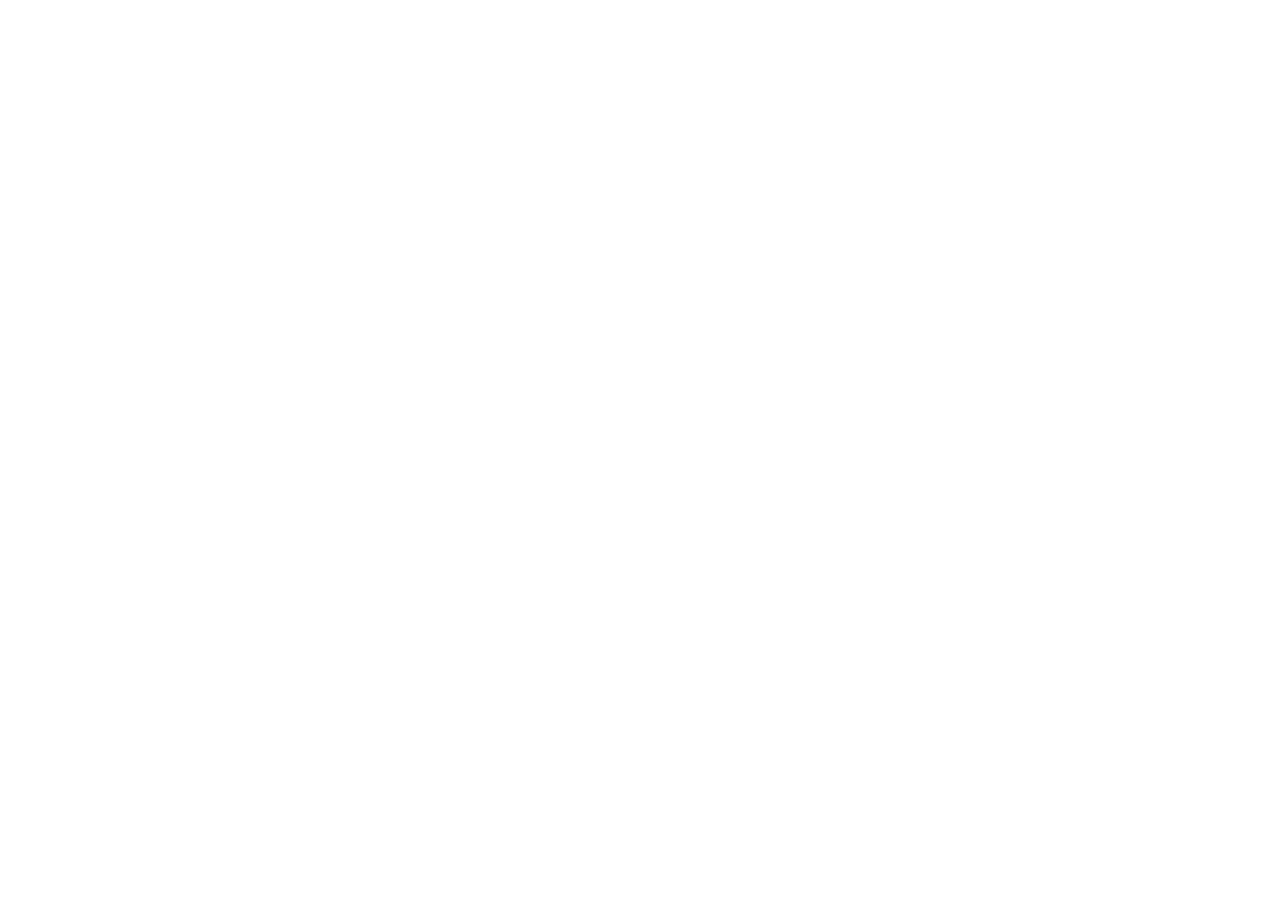
==== index.html @ 8fe5862b "init project" ====
<!DOCTYPE html>
<html lang="en">
<head>
  <meta charset="UTF-8">
  <meta http-equiv="X-UA-Compatible" content="IE=edge">
  <meta name="viewport" content="width=device-width, initial-scale=1.0">
  <title>后台首页</title>
</head>
<body>

</body>
</html>
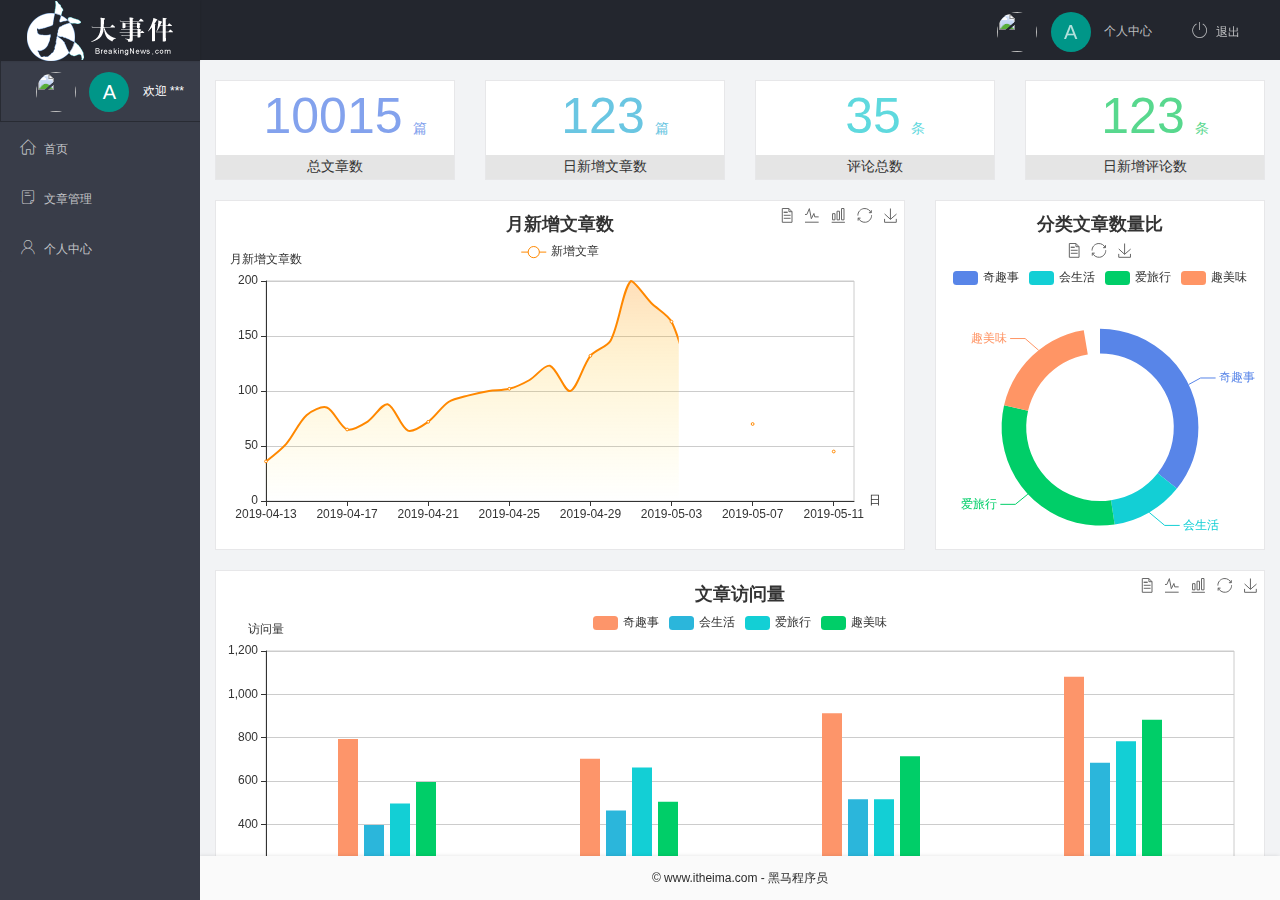
==== commit 02bd20fa: "完成了登录和注册的功能" ====
--- a/index.html
+++ b/index.html
@@ -1,12 +1,97 @@
 <!DOCTYPE html>
 <html lang="en">
+
 <head>
   <meta charset="UTF-8">
   <meta http-equiv="X-UA-Compatible" content="IE=edge">
   <meta name="viewport" content="width=device-width, initial-scale=1.0">
-  <title>后台首页</title>
+  <title>后台主页</title>
+  <!-- 导入layui样式表 -->
+  <link rel="stylesheet" href="./assets/lib/layui/css/layui.css">
+  <!-- 导入iconfont样式表 -->
+  <link rel="stylesheet" href="./assets/fonts/iconfont.css">
+  <!-- 导入自己的样式表 -->
+  <link rel="stylesheet" href="./assets/css/index.css">
 </head>
+
 <body>
+  <div class="layui-layout layui-layout-admin">
+    <div class="layui-header">
+      <div class="layui-logo">
+        <img src="./assets/images/logo.png" alt="">
+      </div>
+      <!-- 头部区域（可配合layui 已有的水平导航） -->
+      <ul class="layui-nav layui-layout-right">
+        <li class="layui-nav-item">
+          <a href="javascript:;" class="userinfo">
+            <img src="//tva1.sinaimg.cn/crop.0.0.118.118.180/5db11ff4gw1e77d3nqrv8j203b03cweg.jpg"
+              class="layui-nav-img">
+            <span class="text_avatar">A</span>
+            个人中心
+          </a>
+          <dl class="layui-nav-child">
+            <dd><a href="">基本资料</a></dd>
+            <dd><a href="">更换头像</a></dd>
+            <dd><a href="">重置密码</a></dd>
+          </dl>
+        </li>
+        <li class="layui-nav-item">
+          <a href="javascript:;"><i class="iconfont icon-tuichu"></i>退出</a>
+        </li>
+      </ul>
+    </div>
 
+    <div class="layui-side layui-bg-black">
+      <div class="layui-side-scroll">
+        <div class="userinfo">
+          <img src="//tva1.sinaimg.cn/crop.0.0.118.118.180/5db11ff4gw1e77d3nqrv8j203b03cweg.jpg" class="layui-nav-img">
+          <span class="text_avatar">A</span>
+          <span class="welcome">欢迎 ***</span>
+        </div>
+        <!-- 左侧导航区域（可配合layui已有的垂直导航） -->
+        <ul class="layui-nav layui-nav-tree" lay-shrink="all">
+          <li class="layui-nav-item"><a href="./home/dashboard.html" target="fm"><i class="iconfont icon-home"></i>首页</a></li>
+          <li class="layui-nav-item">
+            <a class="" href="javascript:;"><i class="iconfont icon-16"></i>文章管理</a>
+            <dl class="layui-nav-child">
+              <dd><a href="javascript:;"><i class="layui-icon layui-icon-app"></i>文章类别</a></dd>
+              <dd><a href="javascript:;"><i class="layui-icon layui-icon-app"></i>文章列表</a></dd>
+              <dd><a href="javascript:;"><i class="layui-icon layui-icon-app"></i>发布文章</a></dd>
+            </dl>
+          </li>
+          <li class="layui-nav-item">
+            <a href="javascript:;"><i class="iconfont icon-user"></i>个人中心</a>
+            <dl class="layui-nav-child">
+              <dd><a href="javascript:;"><i class="layui-icon layui-icon-app"></i>基本资料</a></dd>
+              <dd><a href="javascript:;"><i class="layui-icon layui-icon-app"></i>更换头像</a></dd>
+              <dd><a href="javascript:;"><i class="layui-icon layui-icon-app"></i>修改密码</a></dd>
+            </dl>
+          </li>
+        </ul>
+      </div>
+    </div>
+
+    <div class="layui-body">
+      <!-- 内容主体区域 -->
+      <iframe name="fm" src="./home/dashboard.html" frameborder="0"></iframe>
+    </div>
+
+    <div class="layui-footer">
+      <!-- 底部固定区域 -->
+      © www.itheima.com - 黑马程序员
+    </div>
+  </div>
+
+  <!-- 导入layui的js文件 -->
+  <script src="./assets/lib/layui/layui.all.js"></script>
+  <!-- 导入layer.js -->
+  <script src="./assets/lib/layer/layer.js"></script>
+  <!-- 导入JQuery -->
+  <script src="./assets/lib/jquery.js"></script>
+  <!-- 导入自己封装的 baseAPI -->
+  <script src="./assets/js/baseAPI.js"></script>
+  <!-- 导入自己的js文件 -->
+  <script src="./assets/js/index.js"></script>
 </body>
+
 </html>--- a/assets/lib/layui/css/layui.css
+++ b/assets/lib/layui/css/layui.css
@@ -0,0 +1 @@
+.layui-inline,img{display:inline-block;vertical-align:middle}h1,h2,h3,h4,h5,h6{font-weight:400}a,body{color:#333}.layui-edge,.layui-header,.layui-inline,.layui-main{position:relative}.layui-edge,hr{height:0;overflow:hidden}.layui-layout-body,.layui-side,.layui-side-scroll{overflow-x:hidden}.layui-edge,.layui-elip,hr{overflow:hidden}.layui-btn,.layui-edge,.layui-inline,img{vertical-align:middle}.layui-btn,.layui-disabled,.layui-icon,.layui-unselect{-moz-user-select:none;-webkit-user-select:none;-ms-user-select:none}blockquote,body,button,dd,div,dl,dt,form,h1,h2,h3,h4,h5,h6,input,li,ol,p,pre,td,textarea,th,ul{margin:0;padding:0;-webkit-tap-highlight-color:rgba(0,0,0,0)}a:active,a:hover{outline:0}img{border:none}li{list-style:none}table{border-collapse:collapse;border-spacing:0}h4,h5,h6{font-size:100%}button,input,optgroup,option,select,textarea{font-family:inherit;font-size:inherit;font-style:inherit;font-weight:inherit;outline:0}pre{white-space:pre-wrap;white-space:-moz-pre-wrap;white-space:-pre-wrap;white-space:-o-pre-wrap;word-wrap:break-word}body{line-height:1.6;color:rgba(0,0,0,.85);font:14px Helvetica Neue,Helvetica,PingFang SC,Tahoma,Arial,sans-serif}hr{line-height:0;margin:10px 0;padding:0;border:none!important;border-bottom:1px solid #eee!important;clear:both;background:0 0}a{text-decoration:none}a:hover{color:#777}a cite{font-style:normal;*cursor:pointer}.layui-border-box,.layui-border-box *{box-sizing:border-box}.layui-box,.layui-box *{box-sizing:content-box}.layui-clear{clear:both;*zoom:1}.layui-clear:after{content:'\20';clear:both;*zoom:1;display:block;height:0}.layui-inline{*display:inline;*zoom:1}.layui-btn,.layui-btn-group,.layui-edge{display:inline-block}.layui-edge{width:0;border-width:6px;border-style:dashed;border-color:transparent}.layui-edge-top{top:-4px;border-bottom-color:#999;border-bottom-style:solid}.layui-edge-right{border-left-color:#999;border-left-style:solid}.layui-edge-bottom{top:2px;border-top-color:#999;border-top-style:solid}.layui-edge-left{border-right-color:#999;border-right-style:solid}.layui-elip{text-overflow:ellipsis;white-space:nowrap}.layui-disabled,.layui-disabled:hover{color:#d2d2d2!important;cursor:not-allowed!important}.layui-circle{border-radius:100%}.layui-show{display:block!important}.layui-hide{display:none!important}.layui-show-v{visibility:visible!important}.layui-hide-v{visibility:hidden!important}@font-face{font-family:layui-icon;src:url(../font/iconfont.eot?v=256);src:url(../font/iconfont.eot?v=256#iefix) format('embedded-opentype'),url(../font/iconfont.woff2?v=256) format('woff2'),url(../font/iconfont.woff?v=256) format('woff'),url(../font/iconfont.ttf?v=256) format('truetype'),url(../font/iconfont.svg?v=256#layui-icon) format('svg')}.layui-icon{font-family:layui-icon!important;font-size:16px;font-style:normal;-webkit-font-smoothing:antialiased;-moz-osx-font-smoothing:grayscale}.layui-icon-reply-fill:before{content:"\e611"}.layui-icon-set-fill:before{content:"\e614"}.layui-icon-menu-fill:before{content:"\e60f"}.layui-icon-search:before{content:"\e615"}.layui-icon-share:before{content:"\e641"}.layui-icon-set-sm:before{content:"\e620"}.layui-icon-engine:before{content:"\e628"}.layui-icon-close:before{content:"\1006"}.layui-icon-close-fill:before{content:"\1007"}.layui-icon-chart-screen:before{content:"\e629"}.layui-icon-star:before{content:"\e600"}.layui-icon-circle-dot:before{content:"\e617"}.layui-icon-chat:before{content:"\e606"}.layui-icon-release:before{content:"\e609"}.layui-icon-list:before{content:"\e60a"}.layui-icon-chart:before{content:"\e62c"}.layui-icon-ok-circle:before{content:"\1005"}.layui-icon-layim-theme:before{content:"\e61b"}.layui-icon-table:before{content:"\e62d"}.layui-icon-right:before{content:"\e602"}.layui-icon-left:before{content:"\e603"}.layui-icon-cart-simple:before{content:"\e698"}.layui-icon-face-cry:before{content:"\e69c"}.layui-icon-face-smile:before{content:"\e6af"}.layui-icon-survey:before{content:"\e6b2"}.layui-icon-tree:before{content:"\e62e"}.layui-icon-ie:before{content:"\e7bb"}.layui-icon-upload-circle:before{content:"\e62f"}.layui-icon-add-circle:before{content:"\e61f"}.layui-icon-download-circle:before{content:"\e601"}.layui-icon-templeate-1:before{content:"\e630"}.layui-icon-util:before{content:"\e631"}.layui-icon-face-surprised:before{content:"\e664"}.layui-icon-edit:before{content:"\e642"}.layui-icon-speaker:before{content:"\e645"}.layui-icon-down:before{content:"\e61a"}.layui-icon-file:before{content:"\e621"}.layui-icon-layouts:before{content:"\e632"}.layui-icon-rate-half:before{content:"\e6c9"}.layui-icon-add-circle-fine:before{content:"\e608"}.layui-icon-prev-circle:before{content:"\e633"}.layui-icon-read:before{content:"\e705"}.layui-icon-404:before{content:"\e61c"}.layui-icon-carousel:before{content:"\e634"}.layui-icon-help:before{content:"\e607"}.layui-icon-code-circle:before{content:"\e635"}.layui-icon-windows:before{content:"\e67f"}.layui-icon-water:before{content:"\e636"}.layui-icon-username:before{content:"\e66f"}.layui-icon-find-fill:before{content:"\e670"}.layui-icon-about:before{content:"\e60b"}.layui-icon-location:before{content:"\e715"}.layui-icon-up:before{content:"\e619"}.layui-icon-pause:before{content:"\e651"}.layui-icon-date:before{content:"\e637"}.layui-icon-layim-uploadfile:before{content:"\e61d"}.layui-icon-delete:before{content:"\e640"}.layui-icon-play:before{content:"\e652"}.layui-icon-top:before{content:"\e604"}.layui-icon-firefox:before{content:"\e686"}.layui-icon-friends:before{content:"\e612"}.layui-icon-refresh-3:before{content:"\e9aa"}.layui-icon-ok:before{content:"\e605"}.layui-icon-layer:before{content:"\e638"}.layui-icon-face-smile-fine:before{content:"\e60c"}.layui-icon-dollar:before{content:"\e659"}.layui-icon-group:before{content:"\e613"}.layui-icon-layim-download:before{content:"\e61e"}.layui-icon-picture-fine:before{content:"\e60d"}.layui-icon-link:before{content:"\e64c"}.layui-icon-diamond:before{content:"\e735"}.layui-icon-log:before{content:"\e60e"}.layui-icon-key:before{content:"\e683"}.layui-icon-rate-solid:before{content:"\e67a"}.layui-icon-fonts-del:before{content:"\e64f"}.layui-icon-unlink:before{content:"\e64d"}.layui-icon-fonts-clear:before{content:"\e639"}.layui-icon-triangle-r:before{content:"\e623"}.layui-icon-circle:before{content:"\e63f"}.layui-icon-radio:before{content:"\e643"}.layui-icon-align-center:before{content:"\e647"}.layui-icon-align-right:before{content:"\e648"}.layui-icon-align-left:before{content:"\e649"}.layui-icon-loading-1:before{content:"\e63e"}.layui-icon-return:before{content:"\e65c"}.layui-icon-fonts-strong:before{content:"\e62b"}.layui-icon-upload:before{content:"\e67c"}.layui-icon-dialogue:before{content:"\e63a"}.layui-icon-video:before{content:"\e6ed"}.layui-icon-headset:before{content:"\e6fc"}.layui-icon-cellphone-fine:before{content:"\e63b"}.layui-icon-add-1:before{content:"\e654"}.layui-icon-face-smile-b:before{content:"\e650"}.layui-icon-fonts-html:before{content:"\e64b"}.layui-icon-screen-full:before{content:"\e622"}.layui-icon-form:before{content:"\e63c"}.layui-icon-cart:before{content:"\e657"}.layui-icon-camera-fill:before{content:"\e65d"}.layui-icon-tabs:before{content:"\e62a"}.layui-icon-heart-fill:before{content:"\e68f"}.layui-icon-fonts-code:before{content:"\e64e"}.layui-icon-ios:before{content:"\e680"}.layui-icon-at:before{content:"\e687"}.layui-icon-fire:before{content:"\e756"}.layui-icon-set:before{content:"\e716"}.layui-icon-fonts-u:before{content:"\e646"}.layui-icon-triangle-d:before{content:"\e625"}.layui-icon-tips:before{content:"\e702"}.layui-icon-picture:before{content:"\e64a"}.layui-icon-more-vertical:before{content:"\e671"}.layui-icon-bluetooth:before{content:"\e689"}.layui-icon-flag:before{content:"\e66c"}.layui-icon-loading:before{content:"\e63d"}.layui-icon-fonts-i:before{content:"\e644"}.layui-icon-refresh-1:before{content:"\e666"}.layui-icon-rmb:before{content:"\e65e"}.layui-icon-addition:before{content:"\e624"}.layui-icon-home:before{content:"\e68e"}.layui-icon-time:before{content:"\e68d"}.layui-icon-user:before{content:"\e770"}.layui-icon-notice:before{content:"\e667"}.layui-icon-chrome:before{content:"\e68a"}.layui-icon-edge:before{content:"\e68b"}.layui-icon-login-weibo:before{content:"\e675"}.layui-icon-voice:before{content:"\e688"}.layui-icon-upload-drag:before{content:"\e681"}.layui-icon-login-qq:before{content:"\e676"}.layui-icon-snowflake:before{content:"\e6b1"}.layui-icon-heart:before{content:"\e68c"}.layui-icon-logout:before{content:"\e682"}.layui-icon-file-b:before{content:"\e655"}.layui-icon-template:before{content:"\e663"}.layui-icon-transfer:before{content:"\e691"}.layui-icon-auz:before{content:"\e672"}.layui-icon-console:before{content:"\e665"}.layui-icon-app:before{content:"\e653"}.layui-icon-prev:before{content:"\e65a"}.layui-icon-website:before{content:"\e7ae"}.layui-icon-next:before{content:"\e65b"}.layui-icon-component:before{content:"\e857"}.layui-icon-android:before{content:"\e684"}.layui-icon-more:before{content:"\e65f"}.layui-icon-login-wechat:before{content:"\e677"}.layui-icon-shrink-right:before{content:"\e668"}.layui-icon-spread-left:before{content:"\e66b"}.layui-icon-camera:before{content:"\e660"}.layui-icon-note:before{content:"\e66e"}.layui-icon-refresh:before{content:"\e669"}.layui-icon-female:before{content:"\e661"}.layui-icon-male:before{content:"\e662"}.layui-icon-screen-restore:before{content:"\e758"}.layui-icon-password:before{content:"\e673"}.layui-icon-senior:before{content:"\e674"}.layui-icon-theme:before{content:"\e66a"}.layui-icon-tread:before{content:"\e6c5"}.layui-icon-praise:before{content:"\e6c6"}.layui-icon-star-fill:before{content:"\e658"}.layui-icon-rate:before{content:"\e67b"}.layui-icon-template-1:before{content:"\e656"}.layui-icon-vercode:before{content:"\e679"}.layui-icon-service:before{content:"\e626"}.layui-icon-cellphone:before{content:"\e678"}.layui-icon-print:before{content:"\e66d"}.layui-icon-cols:before{content:"\e610"}.layui-icon-wifi:before{content:"\e7e0"}.layui-icon-export:before{content:"\e67d"}.layui-icon-rss:before{content:"\e808"}.layui-icon-slider:before{content:"\e714"}.layui-icon-email:before{content:"\e618"}.layui-icon-subtraction:before{content:"\e67e"}.layui-icon-mike:before{content:"\e6dc"}.layui-icon-light:before{content:"\e748"}.layui-icon-gift:before{content:"\e627"}.layui-icon-mute:before{content:"\e685"}.layui-icon-reduce-circle:before{content:"\e616"}.layui-icon-music:before{content:"\e690"}.layui-main{width:1140px;margin:0 auto}.layui-header{z-index:1000;height:60px}.layui-header a:hover{transition:all .5s;-webkit-transition:all .5s}.layui-side{position:fixed;left:0;top:0;bottom:0;z-index:999;width:200px}.layui-side-scroll{position:relative;width:220px;height:100%}.layui-body{position:relative;left:200px;right:0;top:0;bottom:0;z-index:900;width:auto;box-sizing:border-box}.layui-layout-admin .layui-header{position:fixed;top:0;left:0;right:0;background-color:#23262E}.layui-layout-admin .layui-side{top:60px;width:200px;overflow-x:hidden}.layui-layout-admin .layui-body{position:absolute;top:60px;padding-bottom:44px}.layui-layout-admin .layui-main{width:auto;margin:0 15px}.layui-layout-admin .layui-footer{position:fixed;left:200px;right:0;bottom:0;z-index:990;height:44px;line-height:44px;padding:0 15px;box-shadow:-1px 0 4px rgb(0 0 0 / 12%);background-color:#FAFAFA}.layui-layout-admin .layui-logo{position:absolute;left:0;top:0;width:200px;height:100%;line-height:60px;text-align:center;color:#009688;font-size:16px;box-shadow:0 1px 2px 0 rgb(0 0 0 / 15%)}.layui-layout-admin .layui-header .layui-nav{background:0 0}.layui-layout-left{position:absolute!important;left:200px;top:0}.layui-layout-right{position:absolute!important;right:0;top:0}.layui-container{position:relative;margin:0 auto;padding:0 15px;box-sizing:border-box}.layui-fluid{position:relative;margin:0 auto;padding:0 15px}.layui-row:after,.layui-row:before{content:"";display:block;clear:both}.layui-col-lg1,.layui-col-lg10,.layui-col-lg11,.layui-col-lg12,.layui-col-lg2,.layui-col-lg3,.layui-col-lg4,.layui-col-lg5,.layui-col-lg6,.layui-col-lg7,.layui-col-lg8,.layui-col-lg9,.layui-col-md1,.layui-col-md10,.layui-col-md11,.layui-col-md12,.layui-col-md2,.layui-col-md3,.layui-col-md4,.layui-col-md5,.layui-col-md6,.layui-col-md7,.layui-col-md8,.layui-col-md9,.layui-col-sm1,.layui-col-sm10,.layui-col-sm11,.layui-col-sm12,.layui-col-sm2,.layui-col-sm3,.layui-col-sm4,.layui-col-sm5,.layui-col-sm6,.layui-col-sm7,.layui-col-sm8,.layui-col-sm9,.layui-col-xs1,.layui-col-xs10,.layui-col-xs11,.layui-col-xs12,.layui-col-xs2,.layui-col-xs3,.layui-col-xs4,.layui-col-xs5,.layui-col-xs6,.layui-col-xs7,.layui-col-xs8,.layui-col-xs9{position:relative;display:block;box-sizing:border-box}.layui-col-xs1,.layui-col-xs10,.layui-col-xs11,.layui-col-xs12,.layui-col-xs2,.layui-col-xs3,.layui-col-xs4,.layui-col-xs5,.layui-col-xs6,.layui-col-xs7,.layui-col-xs8,.layui-col-xs9{float:left}.layui-col-xs1{width:8.33333333%}.layui-col-xs2{width:16.66666667%}.layui-col-xs3{width:25%}.layui-col-xs4{width:33.33333333%}.layui-col-xs5{width:41.66666667%}.layui-col-xs6{width:50%}.layui-col-xs7{width:58.33333333%}.layui-col-xs8{width:66.66666667%}.layui-col-xs9{width:75%}.layui-col-xs10{width:83.33333333%}.layui-col-xs11{width:91.66666667%}.layui-col-xs12{width:100%}.layui-col-xs-offset1{margin-left:8.33333333%}.layui-col-xs-offset2{margin-left:16.66666667%}.layui-col-xs-offset3{margin-left:25%}.layui-col-xs-offset4{margin-left:33.33333333%}.layui-col-xs-offset5{margin-left:41.66666667%}.layui-col-xs-offset6{margin-left:50%}.layui-col-xs-offset7{margin-left:58.33333333%}.layui-col-xs-offset8{margin-left:66.66666667%}.layui-col-xs-offset9{margin-left:75%}.layui-col-xs-offset10{margin-left:83.33333333%}.layui-col-xs-offset11{margin-left:91.66666667%}.layui-col-xs-offset12{margin-left:100%}@media screen and (max-width:768px){.layui-hide-xs{display:none!important}.layui-show-xs-block{display:block!important}.layui-show-xs-inline{display:inline!important}.layui-show-xs-inline-block{display:inline-block!important}}@media screen and (min-width:768px){.layui-container{width:750px}.layui-hide-sm{display:none!important}.layui-show-sm-block{display:block!important}.layui-show-sm-inline{display:inline!important}.layui-show-sm-inline-block{display:inline-block!important}.layui-col-sm1,.layui-col-sm10,.layui-col-sm11,.layui-col-sm12,.layui-col-sm2,.layui-col-sm3,.layui-col-sm4,.layui-col-sm5,.layui-col-sm6,.layui-col-sm7,.layui-col-sm8,.layui-col-sm9{float:left}.layui-col-sm1{width:8.33333333%}.layui-col-sm2{width:16.66666667%}.layui-col-sm3{width:25%}.layui-col-sm4{width:33.33333333%}.layui-col-sm5{width:41.66666667%}.layui-col-sm6{width:50%}.layui-col-sm7{width:58.33333333%}.layui-col-sm8{width:66.66666667%}.layui-col-sm9{width:75%}.layui-col-sm10{width:83.33333333%}.layui-col-sm11{width:91.66666667%}.layui-col-sm12{width:100%}.layui-col-sm-offset1{margin-left:8.33333333%}.layui-col-sm-offset2{margin-left:16.66666667%}.layui-col-sm-offset3{margin-left:25%}.layui-col-sm-offset4{margin-left:33.33333333%}.layui-col-sm-offset5{margin-left:41.66666667%}.layui-col-sm-offset6{margin-left:50%}.layui-col-sm-offset7{margin-left:58.33333333%}.layui-col-sm-offset8{margin-left:66.66666667%}.layui-col-sm-offset9{margin-left:75%}.layui-col-sm-offset10{margin-left:83.33333333%}.layui-col-sm-offset11{margin-left:91.66666667%}.layui-col-sm-offset12{margin-left:100%}}@media screen and (min-width:992px){.layui-container{width:970px}.layui-hide-md{display:none!important}.layui-show-md-block{display:block!important}.layui-show-md-inline{display:inline!important}.layui-show-md-inline-block{display:inline-block!important}.layui-col-md1,.layui-col-md10,.layui-col-md11,.layui-col-md12,.layui-col-md2,.layui-col-md3,.layui-col-md4,.layui-col-md5,.layui-col-md6,.layui-col-md7,.layui-col-md8,.layui-col-md9{float:left}.layui-col-md1{width:8.33333333%}.layui-col-md2{width:16.66666667%}.layui-col-md3{width:25%}.layui-col-md4{width:33.33333333%}.layui-col-md5{width:41.66666667%}.layui-col-md6{width:50%}.layui-col-md7{width:58.33333333%}.layui-col-md8{width:66.66666667%}.layui-col-md9{width:75%}.layui-col-md10{width:83.33333333%}.layui-col-md11{width:91.66666667%}.layui-col-md12{width:100%}.layui-col-md-offset1{margin-left:8.33333333%}.layui-col-md-offset2{margin-left:16.66666667%}.layui-col-md-offset3{margin-left:25%}.layui-col-md-offset4{margin-left:33.33333333%}.layui-col-md-offset5{margin-left:41.66666667%}.layui-col-md-offset6{margin-left:50%}.layui-col-md-offset7{margin-left:58.33333333%}.layui-col-md-offset8{margin-left:66.66666667%}.layui-col-md-offset9{margin-left:75%}.layui-col-md-offset10{margin-left:83.33333333%}.layui-col-md-offset11{margin-left:91.66666667%}.layui-col-md-offset12{margin-left:100%}}@media screen and (min-width:1200px){.layui-container{width:1170px}.layui-hide-lg{display:none!important}.layui-show-lg-block{display:block!important}.layui-show-lg-inline{display:inline!important}.layui-show-lg-inline-block{display:inline-block!important}.layui-col-lg1,.layui-col-lg10,.layui-col-lg11,.layui-col-lg12,.layui-col-lg2,.layui-col-lg3,.layui-col-lg4,.layui-col-lg5,.layui-col-lg6,.layui-col-lg7,.layui-col-lg8,.layui-col-lg9{float:left}.layui-col-lg1{width:8.33333333%}.layui-col-lg2{width:16.66666667%}.layui-col-lg3{width:25%}.layui-col-lg4{width:33.33333333%}.layui-col-lg5{width:41.66666667%}.layui-col-lg6{width:50%}.layui-col-lg7{width:58.33333333%}.layui-col-lg8{width:66.66666667%}.layui-col-lg9{width:75%}.layui-col-lg10{width:83.33333333%}.layui-col-lg11{width:91.66666667%}.layui-col-lg12{width:100%}.layui-col-lg-offset1{margin-left:8.33333333%}.layui-col-lg-offset2{margin-left:16.66666667%}.layui-col-lg-offset3{margin-left:25%}.layui-col-lg-offset4{margin-left:33.33333333%}.layui-col-lg-offset5{margin-left:41.66666667%}.layui-col-lg-offset6{margin-left:50%}.layui-col-lg-offset7{margin-left:58.33333333%}.layui-col-lg-offset8{margin-left:66.66666667%}.layui-col-lg-offset9{margin-left:75%}.layui-col-lg-offset10{margin-left:83.33333333%}.layui-col-lg-offset11{margin-left:91.66666667%}.layui-col-lg-offset12{margin-left:100%}}.layui-col-space1{margin:-.5px}.layui-col-space1>*{padding:.5px}.layui-col-space2{margin:-1px}.layui-col-space2>*{padding:1px}.layui-col-space4{margin:-2px}.layui-col-space4>*{padding:2px}.layui-col-space5{margin:-2.5px}.layui-col-space5>*{padding:2.5px}.layui-col-space6{margin:-3px}.layui-col-space6>*{padding:3px}.layui-col-space8{margin:-4px}.layui-col-space8>*{padding:4px}.layui-col-space10{margin:-5px}.layui-col-space10>*{padding:5px}.layui-col-space12{margin:-6px}.layui-col-space12>*{padding:6px}.layui-col-space14{margin:-7px}.layui-col-space14>*{padding:7px}.layui-col-space15{margin:-7.5px}.layui-col-space15>*{padding:7.5px}.layui-col-space16{margin:-8px}.layui-col-space16>*{padding:8px}.layui-col-space18{margin:-9px}.layui-col-space18>*{padding:9px}.layui-col-space20{margin:-10px}.layui-col-space20>*{padding:10px}.layui-col-space22{margin:-11px}.layui-col-space22>*{padding:11px}.layui-col-space24{margin:-12px}.layui-col-space24>*{padding:12px}.layui-col-space25{margin:-12.5px}.layui-col-space25>*{padding:12.5px}.layui-col-space26{margin:-13px}.layui-col-space26>*{padding:13px}.layui-col-space28{margin:-14px}.layui-col-space28>*{padding:14px}.layui-col-space30{margin:-15px}.layui-col-space30>*{padding:15px}.layui-btn,.layui-input,.layui-select,.layui-textarea,.layui-upload-button{outline:0;-webkit-appearance:none;transition:all .3s;-webkit-transition:all .3s;box-sizing:border-box}.layui-elem-quote{margin-bottom:10px;padding:15px;line-height:1.6;border-left:5px solid #5FB878;border-radius:0 2px 2px 0;background-color:#FAFAFA}.layui-quote-nm{border-style:solid;border-width:1px 1px 1px 5px;background:0 0}.layui-elem-field{margin-bottom:10px;padding:0;border-width:1px;border-style:solid}.layui-elem-field legend{margin-left:20px;padding:0 10px;font-size:20px;font-weight:300}.layui-field-title{margin:10px 0 20px;border-width:1px 0 0}.layui-field-box{padding:15px}.layui-field-title .layui-field-box{padding:10px 0}.layui-progress{position:relative;height:6px;border-radius:20px;background-color:#eee}.layui-progress-bar{position:absolute;left:0;top:0;width:0;max-width:100%;height:6px;border-radius:20px;text-align:right;background-color:#5FB878;transition:all .3s;-webkit-transition:all .3s}.layui-progress-big,.layui-progress-big .layui-progress-bar{height:18px;line-height:18px}.layui-progress-text{position:relative;top:-20px;line-height:18px;font-size:12px;color:#666}.layui-progress-big .layui-progress-text{position:static;padding:0 10px;color:#fff}.layui-collapse{border-width:1px;border-style:solid;border-radius:2px}.layui-colla-content,.layui-colla-item{border-top-width:1px;border-top-style:solid}.layui-colla-item:first-child{border-top:none}.layui-colla-title{position:relative;height:42px;line-height:42px;padding:0 15px 0 35px;color:#333;background-color:#FAFAFA;cursor:pointer;font-size:14px;overflow:hidden}.layui-colla-content{display:none;padding:10px 15px;line-height:1.6;color:#666}.layui-colla-icon{position:absolute;left:15px;top:0;font-size:14px}.layui-card-body,.layui-card-header,.layui-form-label,.layui-form-mid,.layui-form-select,.layui-input-block,.layui-input-inline,.layui-panel,.layui-textarea{position:relative}.layui-card{margin-bottom:15px;border-radius:2px;background-color:#fff;box-shadow:0 1px 2px 0 rgba(0,0,0,.05)}.layui-form-select dl,.layui-panel{box-shadow:1px 1px 4px rgb(0 0 0 / 8%)}.layui-card:last-child{margin-bottom:0}.layui-card-header{height:42px;line-height:42px;padding:0 15px;border-bottom:1px solid #f6f6f6;color:#333;border-radius:2px 2px 0 0;font-size:14px}.layui-card-body{padding:10px 15px;line-height:24px}.layui-card-body[pad15]{padding:15px}.layui-card-body[pad20]{padding:20px}.layui-card-body .layui-table{margin:5px 0}.layui-card .layui-tab{margin:0}.layui-panel{border-width:1px;border-style:solid;border-radius:2px;background-color:#fff;color:#666}.layui-bg-black,.layui-bg-blue,.layui-bg-cyan,.layui-bg-green,.layui-bg-orange,.layui-bg-red{color:#fff!important}.layui-panel-window{position:relative;padding:15px;border-radius:0;border-top:5px solid #eee;background-color:#fff}.layui-border,.layui-border-black,.layui-border-blue,.layui-border-cyan,.layui-border-green,.layui-border-orange,.layui-border-red{border-width:1px;border-style:solid}.layui-auxiliar-moving{position:fixed;left:0;right:0;top:0;bottom:0;width:100%;height:100%;background:0 0;z-index:9999999999}.layui-bg-red{background-color:#FF5722!important}.layui-bg-orange{background-color:#FFB800!important}.layui-bg-green{background-color:#009688!important}.layui-bg-cyan{background-color:#2F4056!important}.layui-bg-blue{background-color:#1E9FFF!important}.layui-bg-black{background-color:#393D49!important}.layui-bg-gray{background-color:#FAFAFA!important;color:#666!important}.layui-badge-rim,.layui-border,.layui-colla-content,.layui-colla-item,.layui-collapse,.layui-elem-field,.layui-form-pane .layui-form-item[pane],.layui-form-pane .layui-form-label,.layui-input,.layui-layedit,.layui-layedit-tool,.layui-panel,.layui-quote-nm,.layui-select,.layui-tab-bar,.layui-tab-card,.layui-tab-title,.layui-tab-title .layui-this:after,.layui-textarea{border-color:#eee}.layui-border{color:#666!important}.layui-border-red{border-color:#FF5722!important;color:#FF5722!important}.layui-border-orange{border-color:#FFB800!important;color:#FFB800!important}.layui-border-green{border-color:#009688!important;color:#009688!important}.layui-border-cyan{border-color:#2F4056!important;color:#2F4056!important}.layui-border-blue{border-color:#1E9FFF!important;color:#1E9FFF!important}.layui-border-black{border-color:#393D49!important;color:#393D49!important}.layui-timeline-item:before{background-color:#eee}.layui-text{line-height:1.6;font-size:14px;color:#666}.layui-text h1,.layui-text h2,.layui-text h3{font-weight:500;color:#333}.layui-text h1{font-size:30px}.layui-text h2{font-size:24px}.layui-text h3{font-size:18px}.layui-text a:not(.layui-btn){color:#01AAED}.layui-text a:not(.layui-btn):hover{text-decoration:underline}.layui-text ul{padding:5px 0 5px 15px}.layui-text ul li{margin-top:5px;list-style-type:disc}.layui-text em,.layui-word-aux{color:#999!important;padding-left:5px!important;padding-right:5px!important}.layui-text p{margin:10px 0}.layui-text p:first-child{margin-top:0}.layui-font-12{font-size:12px!important}.layui-font-14{font-size:14px!important}.layui-font-16{font-size:16px!important}.layui-font-18{font-size:18px!important}.layui-font-20{font-size:20px!important}.layui-font-red{color:#FF5722!important}.layui-font-orange{color:#FFB800!important}.layui-font-green{color:#009688!important}.layui-font-cyan{color:#2F4056!important}.layui-font-blue{color:#01AAED!important}.layui-font-black{color:#000!important}.layui-font-gray{color:#c2c2c2!important}.layui-btn{height:38px;line-height:38px;border:1px solid transparent;padding:0 18px;background-color:#009688;color:#fff;white-space:nowrap;text-align:center;font-size:14px;border-radius:2px;cursor:pointer}.layui-btn:hover{opacity:.8;filter:alpha(opacity=80);color:#fff}.layui-btn:active{opacity:1;filter:alpha(opacity=100)}.layui-btn+.layui-btn{margin-left:10px}.layui-btn-container{font-size:0}.layui-btn-container .layui-btn{margin-right:10px;margin-bottom:10px}.layui-btn-container .layui-btn+.layui-btn{margin-left:0}.layui-table .layui-btn-container .layui-btn{margin-bottom:9px}.layui-btn-radius{border-radius:100px}.layui-btn .layui-icon{padding:0 2px;vertical-align:middle\9;vertical-align:bottom}.layui-btn-primary{border-color:#d2d2d2;background:0 0;color:#666}.layui-btn-primary:hover{border-color:#009688;color:#333}.layui-btn-normal{background-color:#1E9FFF}.layui-btn-warm{background-color:#FFB800}.layui-btn-danger{background-color:#FF5722}.layui-btn-checked{background-color:#5FB878}.layui-btn-disabled,.layui-btn-disabled:active,.layui-btn-disabled:hover{border-color:#eee!important;background-color:#FBFBFB!important;color:#d2d2d2!important;cursor:not-allowed!important;opacity:1}.layui-btn-lg{height:44px;line-height:44px;padding:0 25px;font-size:16px}.layui-btn-sm{height:30px;line-height:30px;padding:0 10px;font-size:12px}.layui-btn-xs{height:22px;line-height:22px;padding:0 5px;font-size:12px}.layui-btn-xs i{font-size:12px!important}.layui-btn-group{vertical-align:middle;font-size:0}.layui-btn-group .layui-btn{margin-left:0!important;margin-right:0!important;border-left:1px solid rgba(255,255,255,.5);border-radius:0}.layui-btn-group .layui-btn-primary{border-left:none}.layui-btn-group .layui-btn-primary:hover{border-color:#d2d2d2;color:#009688}.layui-btn-group .layui-btn:first-child{border-left:none;border-radius:2px 0 0 2px}.layui-btn-group .layui-btn-primary:first-child{border-left:1px solid #d2d2d2}.layui-btn-group .layui-btn:last-child{border-radius:0 2px 2px 0}.layui-btn-group .layui-btn+.layui-btn{margin-left:0}.layui-btn-group+.layui-btn-group{margin-left:10px}.layui-btn-fluid{width:100%}.layui-input,.layui-select,.layui-textarea{height:38px;line-height:1.3;line-height:38px\9;border-width:1px;border-style:solid;background-color:#fff;color:rgba(0,0,0,.85);border-radius:2px}.layui-input::-webkit-input-placeholder,.layui-select::-webkit-input-placeholder,.layui-textarea::-webkit-input-placeholder{line-height:1.3}.layui-input,.layui-textarea{display:block;width:100%;padding-left:10px}.layui-input:hover,.layui-textarea:hover{border-color:#eee!important}.layui-input:focus,.layui-textarea:focus{border-color:#d2d2d2!important}.layui-textarea{min-height:100px;height:auto;line-height:20px;padding:6px 10px;resize:vertical}.layui-select{padding:0 10px}.layui-form input[type=checkbox],.layui-form input[type=radio],.layui-form select{display:none}.layui-form [lay-ignore]{display:initial}.layui-form-item{margin-bottom:15px;clear:both;*zoom:1}.layui-form-item:after{content:'\20';clear:both;*zoom:1;display:block;height:0}.layui-form-label{float:left;display:block;padding:9px 15px;width:80px;font-weight:400;line-height:20px;text-align:right}.layui-form-label-col{display:block;float:none;padding:9px 0;line-height:20px;text-align:left}.layui-form-item .layui-inline{margin-bottom:5px;margin-right:10px}.layui-input-block{margin-left:110px;min-height:36px}.layui-input-inline{display:inline-block;vertical-align:middle}.layui-form-item .layui-input-inline{float:left;width:190px;margin-right:10px}.layui-form-text .layui-input-inline{width:auto}.layui-form-mid{float:left;display:block;padding:9px 0!important;line-height:20px;margin-right:10px}.layui-form-danger+.layui-form-select .layui-input,.layui-form-danger:focus{border-color:#FF5722!important}.layui-form-select .layui-input{padding-right:30px;cursor:pointer}.layui-form-select .layui-edge{position:absolute;right:10px;top:50%;margin-top:-3px;cursor:pointer;border-width:6px;border-top-color:#c2c2c2;border-top-style:solid;transition:all .3s;-webkit-transition:all .3s}.layui-form-select dl{display:none;position:absolute;left:0;top:42px;padding:5px 0;z-index:899;min-width:100%;border:1px solid #eee;max-height:300px;overflow-y:auto;background-color:#fff;border-radius:2px;box-sizing:border-box}.layui-form-select dl dd,.layui-form-select dl dt{padding:0 10px;line-height:36px;white-space:nowrap;overflow:hidden;text-overflow:ellipsis}.layui-form-select dl dt{font-size:12px;color:#999}.layui-form-select dl dd{cursor:pointer}.layui-form-select dl dd:hover{background-color:#F6F6F6;-webkit-transition:.5s all;transition:.5s all}.layui-form-select .layui-select-group dd{padding-left:20px}.layui-form-select dl dd.layui-select-tips{padding-left:10px!important;color:#999}.layui-form-select dl dd.layui-this{background-color:#5FB878;color:#fff}.layui-form-checkbox,.layui-form-select dl dd.layui-disabled{background-color:#fff}.layui-form-selected dl{display:block}.layui-form-checkbox,.layui-form-checkbox *,.layui-form-switch{display:inline-block;vertical-align:middle}.layui-form-selected .layui-edge{margin-top:-9px;-webkit-transform:rotate(180deg);transform:rotate(180deg);margin-top:-3px\9}:root .layui-form-selected .layui-edge{margin-top:-9px\0/IE9}.layui-form-selectup dl{top:auto;bottom:42px}.layui-select-none{margin:5px 0;text-align:center;color:#999}.layui-select-disabled .layui-disabled{border-color:#eee!important}.layui-select-disabled .layui-edge{border-top-color:#d2d2d2}.layui-form-checkbox{position:relative;height:30px;line-height:30px;margin-right:10px;padding-right:30px;cursor:pointer;font-size:0;-webkit-transition:.1s linear;transition:.1s linear;box-sizing:border-box}.layui-form-checkbox span{padding:0 10px;height:100%;font-size:14px;border-radius:2px 0 0 2px;background-color:#d2d2d2;color:#fff;overflow:hidden;white-space:nowrap;text-overflow:ellipsis}.layui-form-checkbox:hover span{background-color:#c2c2c2}.layui-form-checkbox i{position:absolute;right:0;top:0;width:30px;height:28px;border:1px solid #d2d2d2;border-left:none;border-radius:0 2px 2px 0;color:#fff;font-size:20px;text-align:center}.layui-form-checkbox:hover i{border-color:#c2c2c2;color:#c2c2c2}.layui-form-checked,.layui-form-checked:hover{border-color:#5FB878}.layui-form-checked span,.layui-form-checked:hover span{background-color:#5FB878}.layui-form-checked i,.layui-form-checked:hover i{color:#5FB878}.layui-form-item .layui-form-checkbox{margin-top:4px}.layui-form-checkbox[lay-skin=primary]{height:auto!important;line-height:normal!important;min-width:18px;min-height:18px;border:none!important;margin-right:0;padding-left:28px;padding-right:0;background:0 0}.layui-form-checkbox[lay-skin=primary] span{padding-left:0;padding-right:15px;line-height:18px;background:0 0;color:#666}.layui-form-checkbox[lay-skin=primary] i{right:auto;left:0;width:16px;height:16px;line-height:16px;border:1px solid #d2d2d2;font-size:12px;border-radius:2px;background-color:#fff;-webkit-transition:.1s linear;transition:.1s linear}.layui-form-checkbox[lay-skin=primary]:hover i{border-color:#5FB878;color:#fff}.layui-form-checked[lay-skin=primary] i{border-color:#5FB878!important;background-color:#5FB878;color:#fff}.layui-checkbox-disabled[lay-skin=primary] span{background:0 0!important;color:#c2c2c2!important}.layui-checkbox-disabled[lay-skin=primary]:hover i{border-color:#d2d2d2}.layui-form-item .layui-form-checkbox[lay-skin=primary]{margin-top:10px}.layui-form-switch{position:relative;height:22px;line-height:22px;min-width:35px;padding:0 5px;margin-top:8px;border:1px solid #d2d2d2;border-radius:20px;cursor:pointer;background-color:#fff;-webkit-transition:.1s linear;transition:.1s linear}.layui-form-switch i{position:absolute;left:5px;top:3px;width:16px;height:16px;border-radius:20px;background-color:#d2d2d2;-webkit-transition:.1s linear;transition:.1s linear}.layui-form-switch em{position:relative;top:0;width:25px;margin-left:21px;padding:0!important;text-align:center!important;color:#999!important;font-style:normal!important;font-size:12px}.layui-form-onswitch{border-color:#5FB878;background-color:#5FB878}.layui-checkbox-disabled,.layui-checkbox-disabled i{border-color:#eee!important}.layui-form-onswitch i{left:100%;margin-left:-21px;background-color:#fff}.layui-form-onswitch em{margin-left:5px;margin-right:21px;color:#fff!important}.layui-checkbox-disabled span{background-color:#eee!important}.layui-checkbox-disabled em{color:#d2d2d2!important}.layui-checkbox-disabled:hover i{color:#fff!important}[lay-radio]{display:none}.layui-form-radio,.layui-form-radio *{display:inline-block;vertical-align:middle}.layui-form-radio{line-height:28px;margin:6px 10px 0 0;padding-right:10px;cursor:pointer;font-size:0}.layui-form-radio *{font-size:14px}.layui-form-radio>i{margin-right:8px;font-size:22px;color:#c2c2c2}.layui-form-radio:hover *,.layui-form-radioed,.layui-form-radioed>i{color:#5FB878}.layui-radio-disabled>i{color:#eee!important}.layui-radio-disabled *{color:#c2c2c2!important}.layui-form-pane .layui-form-label{width:110px;padding:8px 15px;height:38px;line-height:20px;border-width:1px;border-style:solid;border-radius:2px 0 0 2px;text-align:center;background-color:#FAFAFA;overflow:hidden;white-space:nowrap;text-overflow:ellipsis;box-sizing:border-box}.layui-form-pane .layui-input-inline{margin-left:-1px}.layui-form-pane .layui-input-block{margin-left:110px;left:-1px}.layui-form-pane .layui-input{border-radius:0 2px 2px 0}.layui-form-pane .layui-form-text .layui-form-label{float:none;width:100%;border-radius:2px;box-sizing:border-box;text-align:left}.layui-form-pane .layui-form-text .layui-input-inline{display:block;margin:0;top:-1px;clear:both}.layui-form-pane .layui-form-text .layui-input-block{margin:0;left:0;top:-1px}.layui-form-pane .layui-form-text .layui-textarea{min-height:100px;border-radius:0 0 2px 2px}.layui-form-pane .layui-form-checkbox{margin:4px 0 4px 10px}.layui-form-pane .layui-form-radio,.layui-form-pane .layui-form-switch{margin-top:6px;margin-left:10px}.layui-form-pane .layui-form-item[pane]{position:relative;border-width:1px;border-style:solid}.layui-form-pane .layui-form-item[pane] .layui-form-label{position:absolute;left:0;top:0;height:100%;border-width:0 1px 0 0}.layui-form-pane .layui-form-item[pane] .layui-input-inline{margin-left:110px}@media screen and (max-width:450px){.layui-form-item .layui-form-label{text-overflow:ellipsis;overflow:hidden;white-space:nowrap}.layui-form-item .layui-inline{display:block;margin-right:0;margin-bottom:20px;clear:both}.layui-form-item .layui-inline:after{content:'\20';clear:both;display:block;height:0}.layui-form-item .layui-input-inline{display:block;float:none;left:-3px;width:auto!important;margin:0 0 10px 112px}.layui-form-item .layui-input-inline+.layui-form-mid{margin-left:110px;top:-5px;padding:0}.layui-form-item .layui-form-checkbox{margin-right:5px;margin-bottom:5px}}.layui-layedit{border-width:1px;border-style:solid;border-radius:2px}.layui-layedit-tool{padding:3px 5px;border-bottom-width:1px;border-bottom-style:solid;font-size:0}.layedit-tool-fixed{position:fixed;top:0;border-top:1px solid #eee}.layui-layedit-tool .layedit-tool-mid,.layui-layedit-tool .layui-icon{display:inline-block;vertical-align:middle;text-align:center;font-size:14px}.layui-layedit-tool .layui-icon{position:relative;width:32px;height:30px;line-height:30px;margin:3px 5px;color:#777;cursor:pointer;border-radius:2px}.layui-layedit-tool .layui-icon:hover{color:#393D49}.layui-layedit-tool .layui-icon:active{color:#000}.layui-layedit-tool .layedit-tool-active{background-color:#eee;color:#000}.layui-layedit-tool .layui-disabled,.layui-layedit-tool .layui-disabled:hover{color:#d2d2d2;cursor:not-allowed}.layui-layedit-tool .layedit-tool-mid{width:1px;height:18px;margin:0 10px;background-color:#d2d2d2}.layedit-tool-html{width:50px!important;font-size:30px!important}.layedit-tool-b,.layedit-tool-code,.layedit-tool-help{font-size:16px!important}.layedit-tool-d,.layedit-tool-face,.layedit-tool-image,.layedit-tool-unlink{font-size:18px!important}.layedit-tool-image input{position:absolute;font-size:0;left:0;top:0;width:100%;height:100%;opacity:.01;filter:Alpha(opacity=1);cursor:pointer}.layui-layedit-iframe iframe{display:block;width:100%}#LAY_layedit_code{overflow:hidden}.layui-laypage{display:inline-block;*display:inline;*zoom:1;vertical-align:middle;margin:10px 0;font-size:0}.layui-laypage>a:first-child,.layui-laypage>a:first-child em{border-radius:2px 0 0 2px}.layui-laypage>a:last-child,.layui-laypage>a:last-child em{border-radius:0 2px 2px 0}.layui-laypage>:first-child{margin-left:0!important}.layui-laypage>:last-child{margin-right:0!important}.layui-laypage a,.layui-laypage button,.layui-laypage input,.layui-laypage select,.layui-laypage span{border:1px solid #eee}.layui-laypage a,.layui-laypage span{display:inline-block;*display:inline;*zoom:1;vertical-align:middle;padding:0 15px;height:28px;line-height:28px;margin:0 -1px 5px 0;background-color:#fff;color:#333;font-size:12px}.layui-flow-more a *,.layui-laypage input,.layui-table-view select[lay-ignore]{display:inline-block}.layui-laypage a:hover{color:#009688}.layui-laypage em{font-style:normal}.layui-laypage .layui-laypage-spr{color:#999;font-weight:700}.layui-laypage a{text-decoration:none}.layui-laypage .layui-laypage-curr{position:relative}.layui-laypage .layui-laypage-curr em{position:relative;color:#fff}.layui-laypage .layui-laypage-curr .layui-laypage-em{position:absolute;left:-1px;top:-1px;padding:1px;width:100%;height:100%;background-color:#009688}.layui-laypage-em{border-radius:2px}.layui-laypage-next em,.layui-laypage-prev em{font-family:Sim sun;font-size:16px}.layui-laypage .layui-laypage-count,.layui-laypage .layui-laypage-limits,.layui-laypage .layui-laypage-refresh,.layui-laypage .layui-laypage-skip{margin-left:10px;margin-right:10px;padding:0;border:none}.layui-laypage .layui-laypage-limits,.layui-laypage .layui-laypage-refresh{vertical-align:top}.layui-laypage .layui-laypage-refresh i{font-size:18px;cursor:pointer}.layui-laypage select{height:22px;padding:3px;border-radius:2px;cursor:pointer}.layui-laypage .layui-laypage-skip{height:30px;line-height:30px;color:#999}.layui-laypage button,.layui-laypage input{height:30px;line-height:30px;border-radius:2px;vertical-align:top;background-color:#fff;box-sizing:border-box}.layui-laypage input{width:40px;margin:0 10px;padding:0 3px;text-align:center}.layui-laypage input:focus,.layui-laypage select:focus{border-color:#009688!important}.layui-laypage button{margin-left:10px;padding:0 10px;cursor:pointer}.layui-table,.layui-table-view{margin:10px 0}.layui-flow-more{margin:10px 0;text-align:center;color:#999;font-size:14px}.layui-flow-more a{height:32px;line-height:32px}.layui-flow-more a *{vertical-align:top}.layui-flow-more a cite{padding:0 20px;border-radius:3px;background-color:#eee;color:#333;font-style:normal}.layui-flow-more a cite:hover{opacity:.8}.layui-flow-more a i{font-size:30px;color:#737383}.layui-table{width:100%;background-color:#fff;color:#666}.layui-table tr{transition:all .3s;-webkit-transition:all .3s}.layui-table th{text-align:left;font-weight:400}.layui-table tbody tr:hover,.layui-table thead tr,.layui-table-click,.layui-table-header,.layui-table-hover,.layui-table-mend,.layui-table-patch,.layui-table-tool,.layui-table-total,.layui-table-total tr,.layui-table[lay-even] tr:nth-child(even){background-color:#FAFAFA}.layui-table td,.layui-table th,.layui-table-col-set,.layui-table-fixed-r,.layui-table-grid-down,.layui-table-header,.layui-table-page,.layui-table-tips-main,.layui-table-tool,.layui-table-total,.layui-table-view,.layui-table[lay-skin=line],.layui-table[lay-skin=row]{border-width:1px;border-style:solid;border-color:#eee}.layui-table td,.layui-table th{position:relative;padding:9px 15px;min-height:20px;line-height:20px;font-size:14px}.layui-table[lay-skin=line] td,.layui-table[lay-skin=line] th{border-width:0 0 1px}.layui-table[lay-skin=row] td,.layui-table[lay-skin=row] th{border-width:0 1px 0 0}.layui-table[lay-skin=nob] td,.layui-table[lay-skin=nob] th{border:none}.layui-table img{max-width:100px}.layui-table[lay-size=lg] td,.layui-table[lay-size=lg] th{padding:15px 30px}.layui-table-view .layui-table[lay-size=lg] .layui-table-cell{height:40px;line-height:40px}.layui-table[lay-size=sm] td,.layui-table[lay-size=sm] th{font-size:12px;padding:5px 10px}.layui-table-view .layui-table[lay-size=sm] .layui-table-cell{height:20px;line-height:20px}.layui-table[lay-data]{display:none}.layui-table-box{position:relative;overflow:hidden}.layui-table-view .layui-table{position:relative;width:auto;margin:0}.layui-table-view .layui-table[lay-skin=line]{border-width:0 1px 0 0}.layui-table-view .layui-table[lay-skin=row]{border-width:0 0 1px}.layui-table-view .layui-table td,.layui-table-view .layui-table th{padding:5px 0;border-top:none;border-left:none}.layui-table-view .layui-table th.layui-unselect .layui-table-cell span{cursor:pointer}.layui-table-view .layui-table td{cursor:default}.layui-table-view .layui-table td[data-edit=text]{cursor:text}.layui-table-view .layui-form-checkbox[lay-skin=primary] i{width:18px;height:18px}.layui-table-view .layui-form-radio{line-height:0;padding:0}.layui-table-view .layui-form-radio>i{margin:0;font-size:20px}.layui-table-init{position:absolute;left:0;top:0;width:100%;height:100%;text-align:center;z-index:110}.layui-table-init .layui-icon{position:absolute;left:50%;top:50%;margin:-15px 0 0 -15px;font-size:30px;color:#c2c2c2}.layui-table-header{border-width:0 0 1px;overflow:hidden}.layui-table-header .layui-table{margin-bottom:-1px}.layui-table-tool .layui-inline[lay-event]{position:relative;width:26px;height:26px;padding:5px;line-height:16px;margin-right:10px;text-align:center;color:#333;border:1px solid #ccc;cursor:pointer;-webkit-transition:.5s all;transition:.5s all}.layui-table-tool .layui-inline[lay-event]:hover{border:1px solid #999}.layui-table-tool-temp{padding-right:120px}.layui-table-tool-self{position:absolute;right:17px;top:10px}.layui-table-tool .layui-table-tool-self .layui-inline[lay-event]{margin:0 0 0 10px}.layui-table-tool-panel{position:absolute;top:29px;left:-1px;padding:5px 0;min-width:150px;min-height:40px;border:1px solid #d2d2d2;text-align:left;overflow-y:auto;background-color:#fff;box-shadow:0 2px 4px rgba(0,0,0,.12)}.layui-table-cell,.layui-table-tool-panel li{overflow:hidden;text-overflow:ellipsis;white-space:nowrap}.layui-table-tool-panel li{padding:0 10px;line-height:30px;-webkit-transition:.5s all;transition:.5s all}.layui-menu li,.layui-menu-body-title a:hover,.layui-menu-body-title>.layui-icon:hover{transition:all .3s}.layui-table-tool-panel li .layui-form-checkbox[lay-skin=primary]{width:100%;padding-left:28px}.layui-table-tool-panel li:hover{background-color:#F6F6F6}.layui-table-tool-panel li .layui-form-checkbox[lay-skin=primary] i{position:absolute;left:0;top:0}.layui-table-tool-panel li .layui-form-checkbox[lay-skin=primary] span{padding:0}.layui-table-tool .layui-table-tool-self .layui-table-tool-panel{left:auto;right:-1px}.layui-table-col-set{position:absolute;right:0;top:0;width:20px;height:100%;border-width:0 0 0 1px;background-color:#fff}.layui-table-sort{width:10px;height:20px;margin-left:5px;cursor:pointer!important}.layui-table-sort .layui-edge{position:absolute;left:5px;border-width:5px}.layui-table-sort .layui-table-sort-asc{top:3px;border-top:none;border-bottom-style:solid;border-bottom-color:#b2b2b2}.layui-table-sort .layui-table-sort-asc:hover{border-bottom-color:#666}.layui-table-sort .layui-table-sort-desc{bottom:5px;border-bottom:none;border-top-style:solid;border-top-color:#b2b2b2}.layui-table-sort .layui-table-sort-desc:hover{border-top-color:#666}.layui-table-sort[lay-sort=asc] .layui-table-sort-asc{border-bottom-color:#000}.layui-table-sort[lay-sort=desc] .layui-table-sort-desc{border-top-color:#000}.layui-table-cell{height:28px;line-height:28px;padding:0 15px;position:relative;box-sizing:border-box}.layui-table-cell .layui-form-checkbox[lay-skin=primary]{top:-1px;padding:0}.layui-table-cell .layui-table-link{color:#01AAED}.laytable-cell-checkbox,.laytable-cell-numbers,.laytable-cell-radio,.laytable-cell-space{padding:0;text-align:center}.layui-table-body{position:relative;overflow:auto;margin-right:-1px;margin-bottom:-1px}.layui-table-body .layui-none{line-height:26px;padding:30px 15px;text-align:center;color:#999}.layui-table-fixed{position:absolute;left:0;top:0;z-index:101}.layui-table-fixed .layui-table-body{overflow:hidden}.layui-table-fixed-l{box-shadow:1px 0 8px rgba(0,0,0,.08)}.layui-table-fixed-r{left:auto;right:-1px;border-width:0 0 0 1px;box-shadow:-1px 0 8px rgba(0,0,0,.08)}.layui-table-fixed-r .layui-table-header{position:relative;overflow:visible}.layui-table-mend{position:absolute;right:-49px;top:0;height:100%;width:50px}.layui-table-tool{position:relative;z-index:890;width:100%;min-height:50px;line-height:30px;padding:10px 15px;border-width:0 0 1px}.layui-table-tool .layui-btn-container{margin-bottom:-10px}.layui-table-page,.layui-table-total{border-width:1px 0 0;margin-bottom:-1px;overflow:hidden}.layui-table-page{position:relative;width:100%;padding:7px 7px 0;height:41px;font-size:12px;white-space:nowrap}.layui-table-page>div{height:26px}.layui-table-page .layui-laypage{margin:0}.layui-table-page .layui-laypage a,.layui-table-page .layui-laypage span{height:26px;line-height:26px;margin-bottom:10px;border:none;background:0 0}.layui-table-page .layui-laypage a,.layui-table-page .layui-laypage span.layui-laypage-curr{padding:0 12px}.layui-table-page .layui-laypage span{margin-left:0;padding:0}.layui-table-page .layui-laypage .layui-laypage-prev{margin-left:-7px!important}.layui-table-page .layui-laypage .layui-laypage-curr .layui-laypage-em{left:0;top:0;padding:0}.layui-table-page .layui-laypage button,.layui-table-page .layui-laypage input{height:26px;line-height:26px}.layui-table-page .layui-laypage input{width:40px}.layui-table-page .layui-laypage button{padding:0 10px}.layui-table-page select{height:18px}.layui-table-patch .layui-table-cell{padding:0;width:30px}.layui-table-edit{position:absolute;left:0;top:0;width:100%;height:100%;padding:0 14px 1px;border-radius:0;box-shadow:1px 1px 20px rgba(0,0,0,.15)}.layui-table-edit:focus{border-color:#5FB878!important}select.layui-table-edit{padding:0 0 0 10px;border-color:#d2d2d2}.layui-table-view .layui-form-checkbox,.layui-table-view .layui-form-radio,.layui-table-view .layui-form-switch{top:0;margin:0;box-sizing:content-box}.layui-colorpicker-alpha-slider,.layui-colorpicker-side-slider,.layui-menu,.layui-menu *,.layui-nav{box-sizing:border-box}.layui-table-view .layui-form-checkbox{top:-1px;height:26px;line-height:26px}.layui-table-view .layui-form-checkbox i{height:26px}.layui-table-grid .layui-table-cell{overflow:visible}.layui-table-grid-down{position:absolute;top:0;right:0;width:26px;height:100%;padding:5px 0;border-width:0 0 0 1px;text-align:center;background-color:#fff;color:#999;cursor:pointer}.layui-table-grid-down .layui-icon{position:absolute;top:50%;left:50%;margin:-8px 0 0 -8px}.layui-table-grid-down:hover{background-color:#fbfbfb}body .layui-table-tips .layui-layer-content{background:0 0;padding:0;box-shadow:0 1px 6px rgba(0,0,0,.12)}.layui-table-tips-main{margin:-44px 0 0 -1px;max-height:150px;padding:8px 15px;font-size:14px;overflow-y:scroll;background-color:#fff;color:#666}.layui-table-tips-c{position:absolute;right:-3px;top:-13px;width:20px;height:20px;padding:3px;cursor:pointer;background-color:#666;border-radius:50%;color:#fff}.layui-table-tips-c:hover{background-color:#777}.layui-table-tips-c:before{position:relative;right:-2px}.layui-upload-file{display:none!important;opacity:.01;filter:Alpha(opacity=1)}.layui-upload-drag,.layui-upload-form,.layui-upload-wrap{display:inline-block}.layui-upload-list{margin:10px 0}.layui-upload-choose{max-width:200px;padding:0 10px;color:#999;font-size:14px;text-overflow:ellipsis;overflow:hidden;white-space:nowrap}.layui-upload-drag{position:relative;padding:30px;border:1px dashed #e2e2e2;background-color:#fff;text-align:center;cursor:pointer;color:#999}.layui-upload-drag .layui-icon{font-size:50px;color:#009688}.layui-upload-drag[lay-over]{border-color:#009688}.layui-upload-iframe{position:absolute;width:0;height:0;border:0;visibility:hidden}.layui-upload-wrap{position:relative;vertical-align:middle}.layui-upload-wrap .layui-upload-file{display:block!important;position:absolute;left:0;top:0;z-index:10;font-size:100px;width:100%;height:100%;opacity:.01;filter:Alpha(opacity=1);cursor:pointer}.layui-btn-container .layui-upload-choose{padding-left:0}.layui-menu{position:relative;margin:5px 0;background-color:#fff}.layui-menu li,.layui-menu-body-title a{padding:5px 15px}.layui-menu li{position:relative;margin:1px 0;width:calc(100% + 1px);line-height:26px;color:rgba(0,0,0,.8);font-size:14px;white-space:nowrap;cursor:pointer}.layui-menu li:hover{background-color:#F6F6F6}.layui-menu-item-parent:hover>.layui-menu-body-panel{display:block;animation-name:layui-fadein;animation-duration:.3s;animation-fill-mode:both;animation-delay:.2s}.layui-menu-item-group .layui-menu-body-title,.layui-menu-item-parent .layui-menu-body-title{padding-right:25px}.layui-menu .layui-menu-item-divider:hover,.layui-menu .layui-menu-item-group:hover,.layui-menu .layui-menu-item-none:hover{background:0 0;cursor:default}.layui-menu .layui-menu-item-group>ul{margin:5px 0 -5px}.layui-menu .layui-menu-item-group>.layui-menu-body-title{color:rgba(0,0,0,.35);user-select:none}.layui-menu .layui-menu-item-none{color:rgba(0,0,0,.35);cursor:default;text-align:center}.layui-menu .layui-menu-item-divider{margin:5px 0;padding:0;height:0;line-height:0;border-bottom:1px solid #eee;overflow:hidden}.layui-menu .layui-menu-item-down:hover,.layui-menu .layui-menu-item-up:hover{cursor:pointer}.layui-menu .layui-menu-item-up>.layui-menu-body-title{color:rgba(0,0,0,.8)}.layui-menu .layui-menu-item-up>ul{visibility:hidden;height:0;overflow:hidden}.layui-menu .layui-menu-item-down:hover>.layui-menu-body-title>.layui-icon,.layui-menu .layui-menu-item-up>.layui-menu-body-title:hover>.layui-icon{color:rgba(0,0,0,1)}.layui-menu .layui-menu-item-down>ul{visibility:visible;height:auto}.layui-breadcrumb,.layui-tree-btnGroup{visibility:hidden}.layui-menu .layui-menu-item-checked,.layui-menu .layui-menu-item-checked2{background-color:#F6F6F6!important;color:#5FB878}.layui-menu .layui-menu-item-checked a,.layui-menu .layui-menu-item-checked2 a{color:#5FB878}.layui-menu .layui-menu-item-checked:after{position:absolute;right:0;top:0;bottom:0;border-right:3px solid #5FB878;content:""}.layui-menu-body-title{position:relative;overflow:hidden;text-overflow:ellipsis}.layui-menu-body-title a{display:block;margin:-5px -15px;color:rgba(0,0,0,.8)}.layui-menu-body-title>.layui-icon{position:absolute;right:0;top:0;font-size:14px}.layui-menu-body-title>.layui-icon-right{right:-1px}.layui-menu-body-panel{display:none;position:absolute;top:-7px;left:100%;z-index:1000;margin-left:13px;padding:5px 0}.layui-menu-body-panel:before{content:"";position:absolute;width:20px;left:-16px;top:0;bottom:0}.layui-menu-body-panel-left{left:auto;right:100%;margin:0 13px}.layui-menu-body-panel-left:before{left:auto;right:-16px}.layui-menu-lg li{line-height:32px}.layui-menu-lg .layui-menu-body-title a:hover,.layui-menu-lg li:hover{background:0 0;color:#5FB878}.layui-menu-lg li .layui-menu-body-panel{margin-left:14px}.layui-menu-lg li .layui-menu-body-panel-left{margin:0 15px}.layui-dropdown{position:absolute;left:-999999px;top:-999999px;z-index:66666666;margin:5px 0;min-width:100px}.layui-dropdown:before{content:"";position:absolute;width:100%;height:6px;left:0;top:-6px}.layui-nav{position:relative;padding:0 20px;background-color:#393D49;color:#fff;border-radius:2px;font-size:0}.layui-nav *{font-size:14px}.layui-nav .layui-nav-item{position:relative;display:inline-block;*display:inline;*zoom:1;vertical-align:middle;line-height:60px}.layui-nav .layui-nav-item a{display:block;padding:0 20px;color:#fff;color:rgba(255,255,255,.7);transition:all .3s;-webkit-transition:all .3s}.layui-nav .layui-this:after,.layui-nav-bar{content:"";position:absolute;left:0;top:0;width:0;height:5px;background-color:#5FB878;transition:all .2s;-webkit-transition:all .2s;pointer-events:none}.layui-nav-bar{z-index:1000}.layui-nav[lay-bar=disabled] .layui-nav-bar{display:none}.layui-nav .layui-nav-item a:hover,.layui-nav .layui-this a{color:#fff}.layui-nav .layui-this:after{top:auto;bottom:0;width:100%}.layui-nav-img{width:30px;height:30px;margin-right:10px;border-radius:50%}.layui-nav .layui-nav-more{position:absolute;top:0;right:3px;left:auto!important;margin-top:0;font-size:12px;cursor:pointer;transition:all .2s;-webkit-transition:all .2s}.layui-nav .layui-nav-mored,.layui-nav-itemed>a .layui-nav-more{transform:rotate(180deg)}.layui-nav-child{display:none;position:absolute;left:0;top:65px;min-width:100%;line-height:36px;padding:5px 0;box-shadow:0 2px 4px rgba(0,0,0,.12);border:1px solid #eee;background-color:#fff;z-index:100;border-radius:2px;white-space:nowrap}.layui-nav .layui-nav-child a{color:#666;color:rgba(0,0,0,.8)}.layui-nav .layui-nav-child a:hover{background-color:#F6F6F6;color:rgba(0,0,0,.8)}.layui-nav-child dd{margin:1px 0;position:relative}.layui-nav-child dd.layui-this{background-color:#F6F6F6;color:#000}.layui-nav-child dd.layui-this:after{display:none}.layui-nav-child-r{left:auto;right:0}.layui-nav-child-c{text-align:center}.layui-nav-tree{width:200px;padding:0}.layui-nav-tree .layui-nav-item{display:block;width:100%;line-height:40px}.layui-nav-tree .layui-nav-item a{position:relative;height:40px;line-height:40px;text-overflow:ellipsis;overflow:hidden;white-space:nowrap}.layui-nav-tree .layui-nav-item>a{padding-top:5px;padding-bottom:5px}.layui-nav-tree .layui-nav-more{right:15px}.layui-nav-tree .layui-nav-item>a .layui-nav-more{padding:5px 0}.layui-nav-tree .layui-nav-bar{width:5px;height:0;background-color:#009688}.layui-side .layui-nav-tree .layui-nav-bar{width:2px}.layui-nav-tree .layui-nav-child dd.layui-this,.layui-nav-tree .layui-nav-child dd.layui-this a,.layui-nav-tree .layui-this,.layui-nav-tree .layui-this>a,.layui-nav-tree .layui-this>a:hover{background-color:#009688;color:#fff}.layui-nav-tree .layui-this:after{display:none}.layui-nav-itemed>a,.layui-nav-tree .layui-nav-title a,.layui-nav-tree .layui-nav-title a:hover{color:#fff!important}.layui-nav-tree .layui-nav-child{position:relative;z-index:0;top:0;border:none;box-shadow:none}.layui-nav-tree .layui-nav-child dd{margin:0}.layui-nav-tree .layui-nav-child a{color:#fff;color:rgba(255,255,255,.7)}.layui-nav-tree .layui-nav-child,.layui-nav-tree .layui-nav-child a:hover{background:0 0;color:#fff}.layui-nav-itemed>.layui-nav-child{display:block;background-color:rgba(0,0,0,.3)!important}.layui-nav-itemed>.layui-nav-child>.layui-this>.layui-nav-child{display:block}.layui-nav-side{position:fixed;top:0;bottom:0;left:0;overflow-x:hidden;z-index:999}.layui-breadcrumb{font-size:0}.layui-breadcrumb>*{font-size:14px}.layui-breadcrumb a{color:#999!important}.layui-breadcrumb a:hover{color:#5FB878!important}.layui-breadcrumb a cite{color:#666;font-style:normal}.layui-breadcrumb span[lay-separator]{margin:0 10px;color:#999}.layui-tab{margin:10px 0;text-align:left!important}.layui-tab[overflow]>.layui-tab-title{overflow:hidden}.layui-tab-title{position:relative;left:0;height:40px;white-space:nowrap;font-size:0;border-bottom-width:1px;border-bottom-style:solid;transition:all .2s;-webkit-transition:all .2s}.layui-tab-title li{display:inline-block;*display:inline;*zoom:1;vertical-align:middle;font-size:14px;transition:all .2s;-webkit-transition:all .2s;position:relative;line-height:40px;min-width:65px;padding:0 15px;text-align:center;cursor:pointer}.layui-tab-title li a{display:block;padding:0 15px;margin:0 -15px}.layui-tab-title .layui-this{color:#000}.layui-tab-title .layui-this:after{position:absolute;left:0;top:0;content:"";width:100%;height:41px;border-width:1px;border-style:solid;border-bottom-color:#fff;border-radius:2px 2px 0 0;box-sizing:border-box;pointer-events:none}.layui-tab-bar{position:absolute;right:0;top:0;z-index:10;width:30px;height:39px;line-height:39px;border-width:1px;border-style:solid;border-radius:2px;text-align:center;background-color:#fff;cursor:pointer}.layui-tab-bar .layui-icon{position:relative;display:inline-block;top:3px;transition:all .3s;-webkit-transition:all .3s}.layui-tab-item{display:none}.layui-tab-more{padding-right:30px;height:auto!important;white-space:normal!important}.layui-tab-more li.layui-this:after{border-bottom-color:#eee;border-radius:2px}.layui-tab-more .layui-tab-bar .layui-icon{top:-2px;top:3px\9;-webkit-transform:rotate(180deg);transform:rotate(180deg)}:root .layui-tab-more .layui-tab-bar .layui-icon{top:-2px\0/IE9}.layui-tab-content{padding:15px 0}.layui-tab-title li .layui-tab-close{position:relative;display:inline-block;width:18px;height:18px;line-height:20px;margin-left:8px;top:1px;text-align:center;font-size:14px;color:#c2c2c2;transition:all .2s;-webkit-transition:all .2s}.layui-tab-title li .layui-tab-close:hover{border-radius:2px;background-color:#FF5722;color:#fff}.layui-tab-brief>.layui-tab-title .layui-this{color:#009688}.layui-tab-brief>.layui-tab-more li.layui-this:after,.layui-tab-brief>.layui-tab-title .layui-this:after{border:none;border-radius:0;border-bottom:2px solid #5FB878}.layui-tab-brief[overflow]>.layui-tab-title .layui-this:after{top:-1px}.layui-tab-card{border-width:1px;border-style:solid;border-radius:2px;box-shadow:0 2px 5px 0 rgba(0,0,0,.1)}.layui-tab-card>.layui-tab-title{background-color:#FAFAFA}.layui-tab-card>.layui-tab-title li{margin-right:-1px;margin-left:-1px}.layui-tab-card>.layui-tab-title .layui-this{background-color:#fff}.layui-tab-card>.layui-tab-title .layui-this:after{border-top:none;border-width:1px;border-bottom-color:#fff}.layui-tab-card>.layui-tab-title .layui-tab-bar{height:40px;line-height:40px;border-radius:0;border-top:none;border-right:none}.layui-tab-card>.layui-tab-more .layui-this{background:0 0;color:#5FB878}.layui-tab-card>.layui-tab-more .layui-this:after{border:none}.layui-timeline{padding-left:5px}.layui-timeline-item{position:relative;padding-bottom:20px}.layui-timeline-axis{position:absolute;left:-5px;top:0;z-index:10;width:20px;height:20px;line-height:20px;background-color:#fff;color:#5FB878;border-radius:50%;text-align:center;cursor:pointer}.layui-timeline-axis:hover{color:#FF5722}.layui-timeline-item:before{content:"";position:absolute;left:5px;top:0;z-index:0;width:1px;height:100%}.layui-timeline-item:first-child:before{display:block}.layui-timeline-item:last-child:before{display:none}.layui-timeline-content{padding-left:25px}.layui-timeline-title{position:relative;margin-bottom:10px;line-height:22px}.layui-badge,.layui-badge-dot,.layui-badge-rim{position:relative;display:inline-block;padding:0 6px;font-size:12px;text-align:center;background-color:#FF5722;color:#fff;border-radius:2px}.layui-badge{height:18px;line-height:18px}.layui-badge-dot{width:8px;height:8px;padding:0;border-radius:50%}.layui-badge-rim{height:18px;line-height:18px;border-width:1px;border-style:solid;background-color:#fff;color:#666}.layui-btn .layui-badge,.layui-btn .layui-badge-dot{margin-left:5px}.layui-nav .layui-badge,.layui-nav .layui-badge-dot{position:absolute;top:50%;margin:-5px 6px 0}.layui-nav .layui-badge{margin-top:-10px}.layui-tab-title .layui-badge,.layui-tab-title .layui-badge-dot{left:5px;top:-2px}.layui-carousel{position:relative;left:0;top:0;background-color:#f8f8f8}.layui-carousel>[carousel-item]{position:relative;width:100%;height:100%;overflow:hidden}.layui-carousel>[carousel-item]:before{position:absolute;content:'\e63d';left:50%;top:50%;width:100px;line-height:20px;margin:-10px 0 0 -50px;text-align:center;color:#c2c2c2;font-family:layui-icon!important;font-size:30px;font-style:normal;-webkit-font-smoothing:antialiased;-moz-osx-font-smoothing:grayscale}.layui-carousel>[carousel-item]>*{display:none;position:absolute;left:0;top:0;width:100%;height:100%;background-color:#f8f8f8;transition-duration:.3s;-webkit-transition-duration:.3s}.layui-carousel-updown>*{-webkit-transition:.3s ease-in-out up;transition:.3s ease-in-out up}.layui-carousel-arrow{display:none\9;opacity:0;position:absolute;left:10px;top:50%;margin-top:-18px;width:36px;height:36px;line-height:36px;text-align:center;font-size:20px;border:0;border-radius:50%;background-color:rgba(0,0,0,.2);color:#fff;-webkit-transition-duration:.3s;transition-duration:.3s;cursor:pointer}.layui-carousel-arrow[lay-type=add]{left:auto!important;right:10px}.layui-carousel:hover .layui-carousel-arrow[lay-type=add],.layui-carousel[lay-arrow=always] .layui-carousel-arrow[lay-type=add]{right:20px}.layui-carousel[lay-arrow=always] .layui-carousel-arrow{opacity:1;left:20px}.layui-carousel[lay-arrow=none] .layui-carousel-arrow{display:none}.layui-carousel-arrow:hover,.layui-carousel-ind ul:hover{background-color:rgba(0,0,0,.35)}.layui-carousel:hover .layui-carousel-arrow{display:block\9;opacity:1;left:20px}.layui-carousel-ind{position:relative;top:-35px;width:100%;line-height:0!important;text-align:center;font-size:0}.layui-carousel[lay-indicator=outside]{margin-bottom:30px}.layui-carousel[lay-indicator=outside] .layui-carousel-ind{top:10px}.layui-carousel[lay-indicator=outside] .layui-carousel-ind ul{background-color:rgba(0,0,0,.5)}.layui-carousel[lay-indicator=none] .layui-carousel-ind{display:none}.layui-carousel-ind ul{display:inline-block;padding:5px;background-color:rgba(0,0,0,.2);border-radius:10px;-webkit-transition-duration:.3s;transition-duration:.3s}.layui-carousel-ind li{display:inline-block;width:10px;height:10px;margin:0 3px;font-size:14px;background-color:#eee;background-color:rgba(255,255,255,.5);border-radius:50%;cursor:pointer;-webkit-transition-duration:.3s;transition-duration:.3s}.layui-carousel-ind li:hover{background-color:rgba(255,255,255,.7)}.layui-carousel-ind li.layui-this{background-color:#fff}.layui-carousel>[carousel-item]>.layui-carousel-next,.layui-carousel>[carousel-item]>.layui-carousel-prev,.layui-carousel>[carousel-item]>.layui-this{display:block}.layui-carousel>[carousel-item]>.layui-this{left:0}.layui-carousel>[carousel-item]>.layui-carousel-prev{left:-100%}.layui-carousel>[carousel-item]>.layui-carousel-next{left:100%}.layui-carousel>[carousel-item]>.layui-carousel-next.layui-carousel-left,.layui-carousel>[carousel-item]>.layui-carousel-prev.layui-carousel-right{left:0}.layui-carousel>[carousel-item]>.layui-this.layui-carousel-left{left:-100%}.layui-carousel>[carousel-item]>.layui-this.layui-carousel-right{left:100%}.layui-carousel[lay-anim=updown] .layui-carousel-arrow{left:50%!important;top:20px;margin:0 0 0 -18px}.layui-carousel[lay-anim=updown]>[carousel-item]>*,.layui-carousel[lay-anim=fade]>[carousel-item]>*{left:0!important}.layui-carousel[lay-anim=updown] .layui-carousel-arrow[lay-type=add]{top:auto!important;bottom:20px}.layui-carousel[lay-anim=updown] .layui-carousel-ind{position:absolute;top:50%;right:20px;width:auto;height:auto}.layui-carousel[lay-anim=updown] .layui-carousel-ind ul{padding:3px 5px}.layui-carousel[lay-anim=updown] .layui-carousel-ind li{display:block;margin:6px 0}.layui-carousel[lay-anim=updown]>[carousel-item]>.layui-this{top:0}.layui-carousel[lay-anim=updown]>[carousel-item]>.layui-carousel-prev{top:-100%}.layui-carousel[lay-anim=updown]>[carousel-item]>.layui-carousel-next{top:100%}.layui-carousel[lay-anim=updown]>[carousel-item]>.layui-carousel-next.layui-carousel-left,.layui-carousel[lay-anim=updown]>[carousel-item]>.layui-carousel-prev.layui-carousel-right{top:0}.layui-carousel[lay-anim=updown]>[carousel-item]>.layui-this.layui-carousel-left{top:-100%}.layui-carousel[lay-anim=updown]>[carousel-item]>.layui-this.layui-carousel-right{top:100%}.layui-carousel[lay-anim=fade]>[carousel-item]>.layui-carousel-next,.layui-carousel[lay-anim=fade]>[carousel-item]>.layui-carousel-prev{opacity:0}.layui-carousel[lay-anim=fade]>[carousel-item]>.layui-carousel-next.layui-carousel-left,.layui-carousel[lay-anim=fade]>[carousel-item]>.layui-carousel-prev.layui-carousel-right{opacity:1}.layui-carousel[lay-anim=fade]>[carousel-item]>.layui-this.layui-carousel-left,.layui-carousel[lay-anim=fade]>[carousel-item]>.layui-this.layui-carousel-right{opacity:0}.layui-fixbar{position:fixed;right:15px;bottom:15px;z-index:999999}.layui-fixbar li{width:50px;height:50px;line-height:50px;margin-bottom:1px;text-align:center;cursor:pointer;font-size:30px;background-color:#9F9F9F;color:#fff;border-radius:2px;opacity:.95}.layui-fixbar li:hover{opacity:.85}.layui-fixbar li:active{opacity:1}.layui-fixbar .layui-fixbar-top{display:none;font-size:40px}body .layui-util-face{border:none;background:0 0}body .layui-util-face .layui-layer-content{padding:0;background-color:#fff;color:#666;box-shadow:none}.layui-util-face .layui-layer-TipsG{display:none}.layui-transfer-active,.layui-transfer-box{display:inline-block;vertical-align:middle}.layui-util-face ul{position:relative;width:372px;padding:10px;border:1px solid #D9D9D9;background-color:#fff;box-shadow:0 0 20px rgba(0,0,0,.2)}.layui-util-face ul li{cursor:pointer;float:left;border:1px solid #e8e8e8;height:22px;width:26px;overflow:hidden;margin:-1px 0 0 -1px;padding:4px 2px;text-align:center}.layui-util-face ul li:hover{position:relative;z-index:2;border:1px solid #eb7350;background:#fff9ec}.layui-code{position:relative;margin:10px 0;padding:15px;line-height:20px;border:1px solid #eee;border-left-width:6px;background-color:#FAFAFA;color:#333;font-family:Courier New;font-size:12px}.layui-transfer-box,.layui-transfer-header,.layui-transfer-search{border-width:0;border-style:solid;border-color:#eee}.layui-transfer-box{position:relative;border-width:1px;width:200px;height:360px;border-radius:2px;background-color:#fff}.layui-transfer-box .layui-form-checkbox{width:100%;margin:0!important}.layui-transfer-header{height:38px;line-height:38px;padding:0 10px;border-bottom-width:1px}.layui-transfer-search{position:relative;padding:10px;border-bottom-width:1px}.layui-transfer-search .layui-input{height:32px;padding-left:30px;font-size:12px}.layui-transfer-search .layui-icon-search{position:absolute;left:20px;top:50%;margin-top:-8px;color:#666}.layui-transfer-active{margin:0 15px}.layui-transfer-active .layui-btn{display:block;margin:0;padding:0 15px;background-color:#5FB878;border-color:#5FB878;color:#fff}.layui-transfer-active .layui-btn-disabled{background-color:#FBFBFB;border-color:#eee;color:#d2d2d2}.layui-transfer-active .layui-btn:first-child{margin-bottom:15px}.layui-transfer-active .layui-btn .layui-icon{margin:0;font-size:14px!important}.layui-transfer-data{padding:5px 0;overflow:auto}.layui-transfer-data li{height:32px;line-height:32px;padding:0 10px}.layui-transfer-data li:hover{background-color:#F6F6F6;transition:.5s all}.layui-transfer-data .layui-none{padding:15px 10px;text-align:center;color:#999}.layui-rate,.layui-rate *{display:inline-block;vertical-align:middle}.layui-rate{padding:10px 5px 10px 0;font-size:0}.layui-rate li i.layui-icon{font-size:20px;color:#FFB800;margin-right:5px;transition:all .3s;-webkit-transition:all .3s}.layui-rate li i:hover{cursor:pointer;transform:scale(1.12);-webkit-transform:scale(1.12)}.layui-rate[readonly] li i:hover{cursor:default;transform:scale(1)}.layui-colorpicker{width:26px;height:26px;border:1px solid #eee;padding:5px;border-radius:2px;line-height:24px;display:inline-block;cursor:pointer;transition:all .3s;-webkit-transition:all .3s}.layui-colorpicker:hover{border-color:#d2d2d2}.layui-colorpicker.layui-colorpicker-lg{width:34px;height:34px;line-height:32px}.layui-colorpicker.layui-colorpicker-sm{width:24px;height:24px;line-height:22px}.layui-colorpicker.layui-colorpicker-xs{width:22px;height:22px;line-height:20px}.layui-colorpicker-trigger-bgcolor{display:block;background:url([data-uri]);border-radius:2px}.layui-colorpicker-trigger-span{display:block;height:100%;box-sizing:border-box;border:1px solid rgba(0,0,0,.15);border-radius:2px;text-align:center}.layui-colorpicker-trigger-i{display:inline-block;color:#FFF;font-size:12px}.layui-colorpicker-trigger-i.layui-icon-close{color:#999}.layui-colorpicker-main{position:absolute;left:-999999px;top:-999999px;z-index:66666666;width:280px;margin:5px 0;padding:7px;background:#FFF;border:1px solid #d2d2d2;border-radius:2px;box-shadow:0 2px 4px rgba(0,0,0,.12)}.layui-colorpicker-main-wrapper{height:180px;position:relative}.layui-colorpicker-basis{width:260px;height:100%;position:relative}.layui-colorpicker-basis-white{width:100%;height:100%;position:absolute;top:0;left:0;background:linear-gradient(90deg,#FFF,hsla(0,0%,100%,0))}.layui-colorpicker-basis-black{width:100%;height:100%;position:absolute;top:0;left:0;background:linear-gradient(0deg,#000,transparent)}.layui-colorpicker-basis-cursor{width:10px;height:10px;border:1px solid #FFF;border-radius:50%;position:absolute;top:-3px;right:-3px;cursor:pointer}.layui-colorpicker-side{position:absolute;top:0;right:0;width:12px;height:100%;background:linear-gradient(red,#FF0,#0F0,#0FF,#00F,#F0F,red)}.layui-colorpicker-side-slider{width:100%;height:5px;box-shadow:0 0 1px #888;background:#FFF;border-radius:1px;border:1px solid #f0f0f0;cursor:pointer;position:absolute;left:0}.layui-colorpicker-main-alpha{display:none;height:12px;margin-top:7px;background:url([data-uri])}.layui-colorpicker-alpha-bgcolor{height:100%;position:relative}.layui-colorpicker-alpha-slider{width:5px;height:100%;box-shadow:0 0 1px #888;background:#FFF;border-radius:1px;border:1px solid #f0f0f0;cursor:pointer;position:absolute;top:0}.layui-colorpicker-main-pre{padding-top:7px;font-size:0}.layui-colorpicker-pre{width:20px;height:20px;border-radius:2px;display:inline-block;margin-left:6px;margin-bottom:7px;cursor:pointer}.layui-colorpicker-pre:nth-child(11n+1){margin-left:0}.layui-colorpicker-pre-isalpha{background:url([data-uri])}.layui-colorpicker-pre.layui-this{box-shadow:0 0 3px 2px rgba(0,0,0,.15)}.layui-colorpicker-pre>div{height:100%;border-radius:2px}.layui-colorpicker-main-input{text-align:right;padding-top:7px}.layui-colorpicker-main-input .layui-btn-container .layui-btn{margin:0 0 0 10px}.layui-colorpicker-main-input div.layui-inline{float:left;margin-right:10px;font-size:14px}.layui-colorpicker-main-input input.layui-input{width:150px;height:30px;color:#666}.layui-slider{height:4px;background:#eee;border-radius:3px;position:relative;cursor:pointer}.layui-slider-bar{border-radius:3px;position:absolute;height:100%}.layui-slider-step{position:absolute;top:0;width:4px;height:4px;border-radius:50%;background:#FFF;-webkit-transform:translateX(-50%);transform:translateX(-50%)}.layui-slider-wrap{width:36px;height:36px;position:absolute;top:-16px;-webkit-transform:translateX(-50%);transform:translateX(-50%);z-index:10;text-align:center}.layui-slider-wrap-btn{width:12px;height:12px;border-radius:50%;background:#FFF;display:inline-block;vertical-align:middle;cursor:pointer;transition:.3s}.layui-slider-wrap:after{content:"";height:100%;display:inline-block;vertical-align:middle}.layui-slider-wrap-btn.layui-slider-hover,.layui-slider-wrap-btn:hover{transform:scale(1.2)}.layui-slider-wrap-btn.layui-disabled:hover{transform:scale(1)!important}.layui-slider-tips{position:absolute;top:-42px;z-index:66666666;white-space:nowrap;display:none;-webkit-transform:translateX(-50%);transform:translateX(-50%);color:#FFF;background:#000;border-radius:3px;height:25px;line-height:25px;padding:0 10px}.layui-slider-tips:after{content:"";position:absolute;bottom:-12px;left:50%;margin-left:-6px;width:0;height:0;border-width:6px;border-style:solid;border-color:#000 transparent transparent}.layui-slider-input{width:70px;height:32px;border:1px solid #eee;border-radius:3px;font-size:16px;line-height:32px;position:absolute;right:0;top:-14px}.layui-slider-input-btn{position:absolute;top:0;right:0;width:20px;height:100%;border-left:1px solid #eee}.layui-slider-input-btn i{cursor:pointer;position:absolute;right:0;bottom:0;width:20px;height:50%;font-size:12px;line-height:16px;text-align:center;color:#999}.layui-slider-input-btn i:first-child{top:0;border-bottom:1px solid #eee}.layui-slider-input-txt{height:100%;font-size:14px}.layui-slider-input-txt input{height:100%;border:none}.layui-slider-input-btn i:hover{color:#009688}.layui-slider-vertical{width:4px;margin-left:33px}.layui-slider-vertical .layui-slider-bar{width:4px}.layui-slider-vertical .layui-slider-step{top:auto;left:0;-webkit-transform:translateY(50%);transform:translateY(50%)}.layui-slider-vertical .layui-slider-wrap{top:auto;left:-16px;-webkit-transform:translateY(50%);transform:translateY(50%)}.layui-slider-vertical .layui-slider-tips{top:auto;left:2px}@media \0screen{.layui-slider-wrap-btn{margin-left:-20px}.layui-slider-vertical .layui-slider-wrap-btn{margin-left:0;margin-bottom:-20px}.layui-slider-vertical .layui-slider-tips{margin-left:-8px}.layui-slider>span{margin-left:8px}}.layui-tree{line-height:22px}.layui-tree .layui-form-checkbox{margin:0!important}.layui-tree-set{width:100%;position:relative}.layui-tree-pack{display:none;padding-left:20px;position:relative}.layui-tree-iconClick,.layui-tree-main{display:inline-block;vertical-align:middle}.layui-tree-line .layui-tree-pack{padding-left:27px}.layui-tree-line .layui-tree-set .layui-tree-set:after{content:"";position:absolute;top:14px;left:-9px;width:17px;height:0;border-top:1px dotted #c0c4cc}.layui-tree-entry{position:relative;padding:3px 0;height:20px;white-space:nowrap}.layui-tree-entry:hover{background-color:#eee}.layui-tree-line .layui-tree-entry:hover{background-color:rgba(0,0,0,0)}.layui-tree-line .layui-tree-entry:hover .layui-tree-txt{color:#999;text-decoration:underline;transition:.3s}.layui-tree-main{cursor:pointer;padding-right:10px}.layui-tree-line .layui-tree-set:before{content:"";position:absolute;top:0;left:-9px;width:0;height:100%;border-left:1px dotted #c0c4cc}.layui-tree-line .layui-tree-set.layui-tree-setLineShort:before{height:13px}.layui-tree-line .layui-tree-set.layui-tree-setHide:before{height:0}.layui-tree-iconClick{position:relative;height:20px;line-height:20px;margin:0 10px;color:#c0c4cc}.layui-tree-icon{height:12px;line-height:12px;width:12px;text-align:center;border:1px solid #c0c4cc}.layui-tree-iconClick .layui-icon{font-size:18px}.layui-tree-icon .layui-icon{font-size:12px;color:#666}.layui-tree-iconArrow{padding:0 5px}.layui-tree-iconArrow:after{content:"";position:absolute;left:4px;top:3px;z-index:100;width:0;height:0;border-width:5px;border-style:solid;border-color:transparent transparent transparent #c0c4cc;transition:.5s}.layui-tree-btnGroup,.layui-tree-editInput{position:relative;vertical-align:middle;display:inline-block}.layui-tree-spread>.layui-tree-entry>.layui-tree-iconClick>.layui-tree-iconArrow:after{transform:rotate(90deg) translate(3px,4px)}.layui-tree-txt{display:inline-block;vertical-align:middle;color:#555}.layui-tree-search{margin-bottom:15px;color:#666}.layui-tree-btnGroup .layui-icon{display:inline-block;vertical-align:middle;padding:0 2px;cursor:pointer}.layui-tree-btnGroup .layui-icon:hover{color:#999;transition:.3s}.layui-tree-entry:hover .layui-tree-btnGroup{visibility:visible}.layui-tree-editInput{height:20px;line-height:20px;padding:0 3px;border:none;background-color:rgba(0,0,0,.05)}.layui-tree-emptyText{text-align:center;color:#999}.layui-anim{-webkit-animation-duration:.3s;-webkit-animation-fill-mode:both;animation-duration:.3s;animation-fill-mode:both}.layui-anim.layui-icon{display:inline-block}.layui-anim-loop{-webkit-animation-iteration-count:infinite;animation-iteration-count:infinite}.layui-trans,.layui-trans a{transition:all .2s;-webkit-transition:all .2s}@-webkit-keyframes layui-rotate{from{-webkit-transform:rotate(0)}to{-webkit-transform:rotate(360deg)}}@keyframes layui-rotate{from{transform:rotate(0)}to{transform:rotate(360deg)}}.layui-anim-rotate{-webkit-animation-name:layui-rotate;animation-name:layui-rotate;-webkit-animation-duration:1s;animation-duration:1s;-webkit-animation-timing-function:linear;animation-timing-function:linear}@-webkit-keyframes layui-up{from{-webkit-transform:translate3d(0,100%,0);opacity:.3}to{-webkit-transform:translate3d(0,0,0);opacity:1}}@keyframes layui-up{from{transform:translate3d(0,100%,0);opacity:.3}to{transform:translate3d(0,0,0);opacity:1}}.layui-anim-up{-webkit-animation-name:layui-up;animation-name:layui-up}@-webkit-keyframes layui-upbit{from{-webkit-transform:translate3d(0,15px,0);opacity:.3}to{-webkit-transform:translate3d(0,0,0);opacity:1}}@keyframes layui-upbit{from{transform:translate3d(0,15px,0);opacity:.3}to{transform:translate3d(0,0,0);opacity:1}}.layui-anim-upbit{-webkit-animation-name:layui-upbit;animation-name:layui-upbit}@keyframes layui-down{0%{opacity:.3;transform:translate3d(0,-100%,0)}100%{opacity:1;transform:translate3d(0,0,0)}}.layui-anim-down{animation-name:layui-down}@keyframes layui-downbit{0%{opacity:.3;transform:translate3d(0,-5px,0)}100%{opacity:1;transform:translate3d(0,0,0)}}.layui-anim-downbit{animation-name:layui-downbit}@-webkit-keyframes layui-scale{0%{opacity:.3;-webkit-transform:scale(.5)}100%{opacity:1;-webkit-transform:scale(1)}}@keyframes layui-scale{0%{opacity:.3;-ms-transform:scale(.5);transform:scale(.5)}100%{opacity:1;-ms-transform:scale(1);transform:scale(1)}}.layui-anim-scale{-webkit-animation-name:layui-scale;animation-name:layui-scale}@-webkit-keyframes layui-scale-spring{0%{opacity:.5;-webkit-transform:scale(.5)}80%{opacity:.8;-webkit-transform:scale(1.1)}100%{opacity:1;-webkit-transform:scale(1)}}@keyframes layui-scale-spring{0%{opacity:.5;transform:scale(.5)}80%{opacity:.8;transform:scale(1.1)}100%{opacity:1;transform:scale(1)}}.layui-anim-scaleSpring{-webkit-animation-name:layui-scale-spring;animation-name:layui-scale-spring}@keyframes layui-scalesmall{0%{opacity:.3;transform:scale(1.5)}100%{opacity:1;transform:scale(1)}}.layui-anim-scalesmall{animation-name:layui-scalesmall}@keyframes layui-scalesmall-spring{0%{opacity:.3;transform:scale(1.5)}80%{opacity:.8;transform:scale(.9)}100%{opacity:1;transform:scale(1)}}.layui-anim-scalesmall-spring{animation-name:layui-scalesmall-spring}@-webkit-keyframes layui-fadein{0%{opacity:0}100%{opacity:1}}@keyframes layui-fadein{0%{opacity:0}100%{opacity:1}}.layui-anim-fadein{-webkit-animation-name:layui-fadein;animation-name:layui-fadein}@-webkit-keyframes layui-fadeout{0%{opacity:1}100%{opacity:0}}@keyframes layui-fadeout{0%{opacity:1}100%{opacity:0}}.layui-anim-fadeout{-webkit-animation-name:layui-fadeout;animation-name:layui-fadeout}--- a/assets/fonts/iconfont.css
+++ b/assets/fonts/iconfont.css
@@ -0,0 +1,37 @@
+@font-face {font-family: "iconfont";
+  src: url('iconfont.eot?t=1576139966484'); /* IE9 */
+  src: url('iconfont.eot?t=1576139966484#iefix') format('embedded-opentype'), /* IE6-IE8 */
+  url('[data-uri]') format('woff2'),
+  url('iconfont.woff?t=1576139966484') format('woff'),
+  url('iconfont.ttf?t=1576139966484') format('truetype'), /* chrome, firefox, opera, Safari, Android, iOS 4.2+ */
+  url('iconfont.svg?t=1576139966484#iconfont') format('svg'); /* iOS 4.1- */
+}
+
+.iconfont {
+  font-family: "iconfont" !important;
+  font-size: 16px;
+  font-style: normal;
+  -webkit-font-smoothing: antialiased;
+  -moz-osx-font-smoothing: grayscale;
+}
+
+.icon-home:before {
+  content: "\e6a9";
+}
+
+.icon-user:before {
+  content: "\e614";
+}
+
+.icon-pinglun:before {
+  content: "\e616";
+}
+
+.icon-tuichu:before {
+  content: "\e865";
+}
+
+.icon-16:before {
+  content: "\e615";
+}
+
--- a/assets/css/index.css
+++ b/assets/css/index.css
@@ -0,0 +1,56 @@
+.layui-footer {
+  text-align: center;
+  font-size: 12px;
+}
+
+.iconfont {
+  margin-right: 8px;
+}
+
+.layui-icon {
+  margin-right: 8px;
+  margin-left: 20px;
+}
+
+.userinfo {
+  height: 60px;
+  line-height: 60px;
+  text-align: center;
+  font-size: 12px;
+  /* 禁止选中 */
+  user-select: none;
+}
+
+.layui-side .userinfo {
+  border: 1px solid #282b33;
+}
+
+.layui-nav-img {
+  width: 40px;
+  height: 40px;
+}
+
+.text_avatar {
+  position: relative;
+  top: 4px;
+  display: inline-block;
+  width: 40px;
+  height: 40px;
+  margin-right: 10px;
+  font-size: 20px;
+  line-height: 40px;
+  text-align: center;
+  background-color: #009688;
+  border-radius: 50%;
+}
+
+.layui-nav-item a {
+  font-size: 12px;
+}
+
+iframe {
+  width: 100%;
+  height: 100%;
+}
+
+
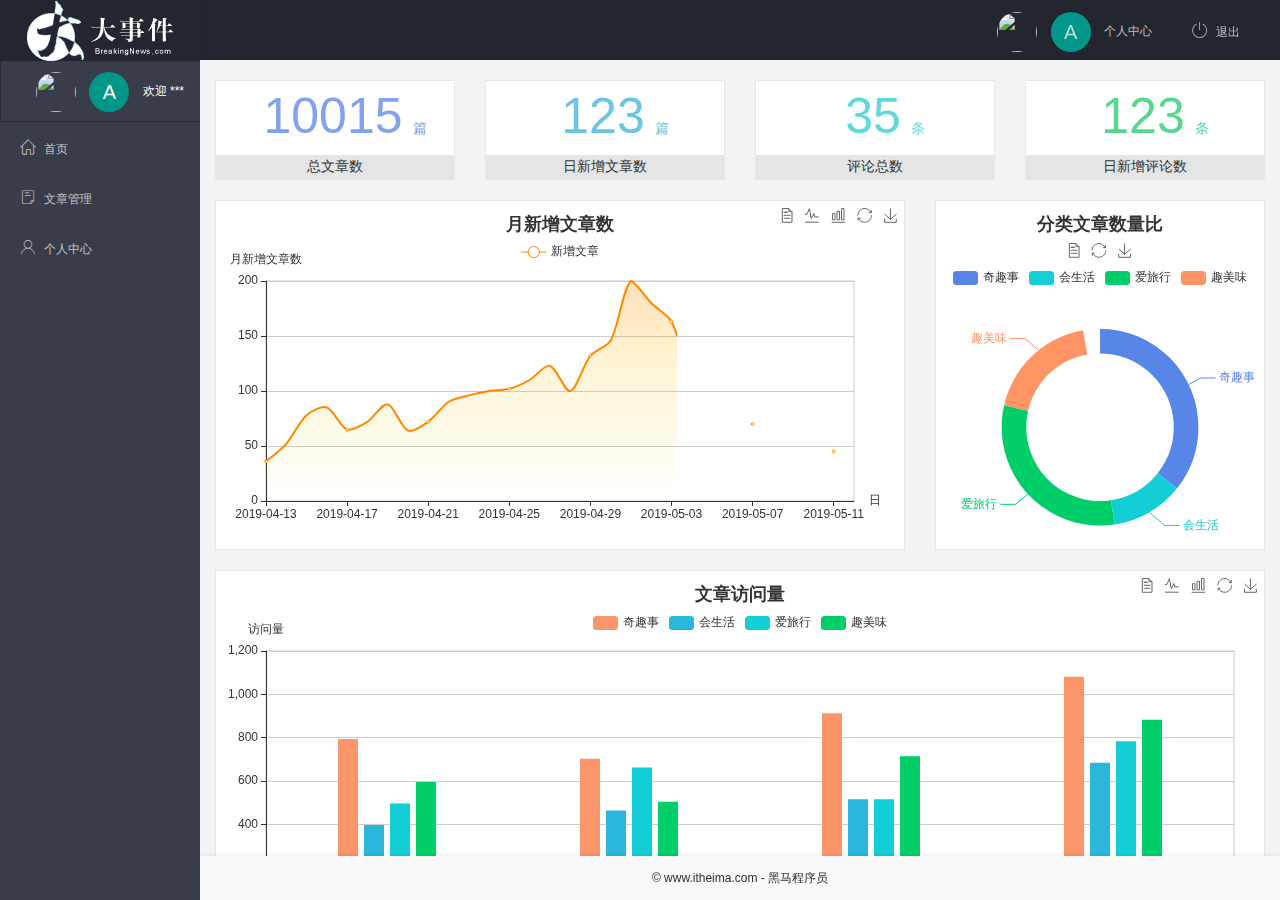
==== commit 5c9bba4c: "完成了登录和注册的功能" ====
--- a/index.html
+++ b/index.html
@@ -84,8 +84,6 @@
 
   <!-- 导入layui的js文件 -->
   <script src="./assets/lib/layui/layui.all.js"></script>
-  <!-- 导入layer.js -->
-  <script src="./assets/lib/layer/layer.js"></script>
   <!-- 导入JQuery -->
   <script src="./assets/lib/jquery.js"></script>
   <!-- 导入自己封装的 baseAPI -->
--- a/assets/css/index.css
+++ b/assets/css/index.css
@@ -51,6 +51,4 @@
 iframe {
   width: 100%;
   height: 100%;
-}
-
-
+}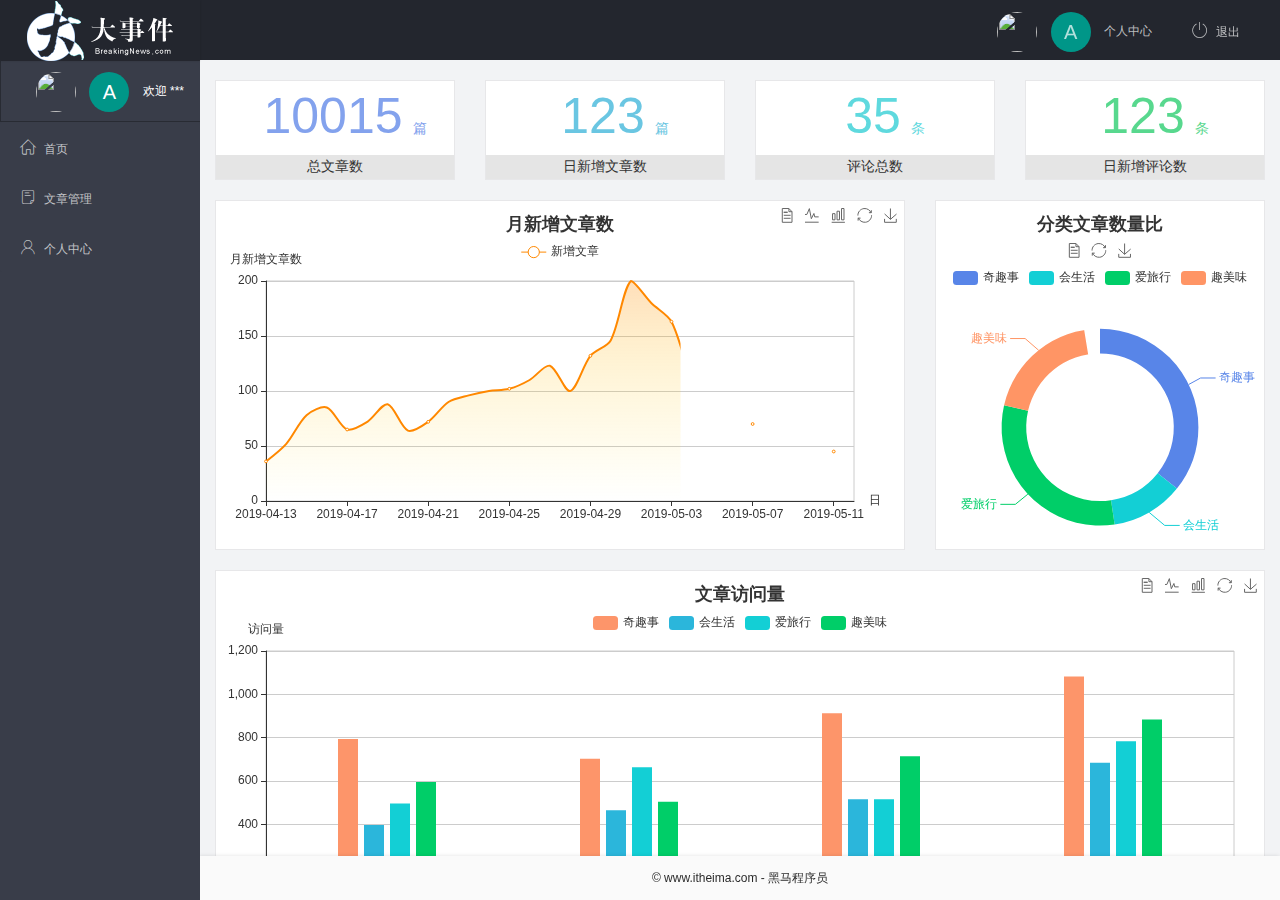
==== commit c8741aac: "Update index.html" ====
--- a/index.html
+++ b/index.html
@@ -92,4 +92,4 @@
   <script src="./assets/js/index.js"></script>
 </body>
 
-</html>+</html>
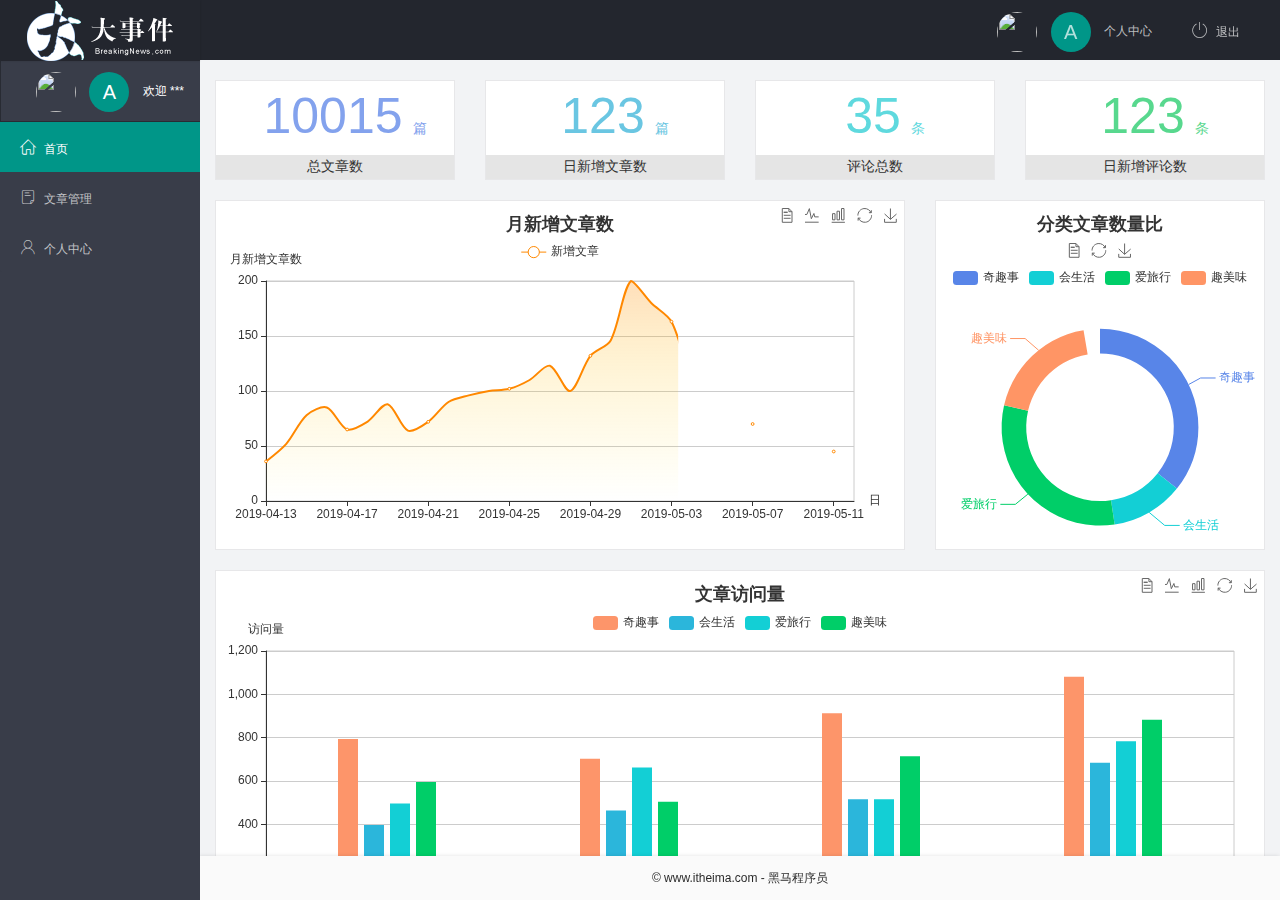
==== commit e1f03fdc: "完成了首页功能功的开发" ====
--- a/index.html
+++ b/index.html
@@ -36,7 +36,7 @@
           </dl>
         </li>
         <li class="layui-nav-item">
-          <a href="javascript:;"><i class="iconfont icon-tuichu"></i>退出</a>
+          <a href="javascript:;" id="btnLogout"><i class="iconfont icon-tuichu"></i>退出</a>
         </li>
       </ul>
     </div>
@@ -46,11 +46,11 @@
         <div class="userinfo">
           <img src="//tva1.sinaimg.cn/crop.0.0.118.118.180/5db11ff4gw1e77d3nqrv8j203b03cweg.jpg" class="layui-nav-img">
           <span class="text_avatar">A</span>
-          <span class="welcome">欢迎 ***</span>
+          <span id="welcome">欢迎 ***</span>
         </div>
         <!-- 左侧导航区域（可配合layui已有的垂直导航） -->
         <ul class="layui-nav layui-nav-tree" lay-shrink="all">
-          <li class="layui-nav-item"><a href="./home/dashboard.html" target="fm"><i class="iconfont icon-home"></i>首页</a></li>
+          <li class="layui-nav-item layui-this"><a href="./home/dashboard.html" target="fm"><i class="iconfont icon-home"></i>首页</a></li>
           <li class="layui-nav-item">
             <a class="" href="javascript:;"><i class="iconfont icon-16"></i>文章管理</a>
             <dl class="layui-nav-child">
@@ -92,4 +92,4 @@
   <script src="./assets/js/index.js"></script>
 </body>
 
-</html>
+</html>--- a/assets/css/index.css
+++ b/assets/css/index.css
@@ -51,4 +51,9 @@
 iframe {
   width: 100%;
   height: 100%;
+}
+
+/* 清除a链接的动画效果 */
+a {
+  transition: none !important;
 }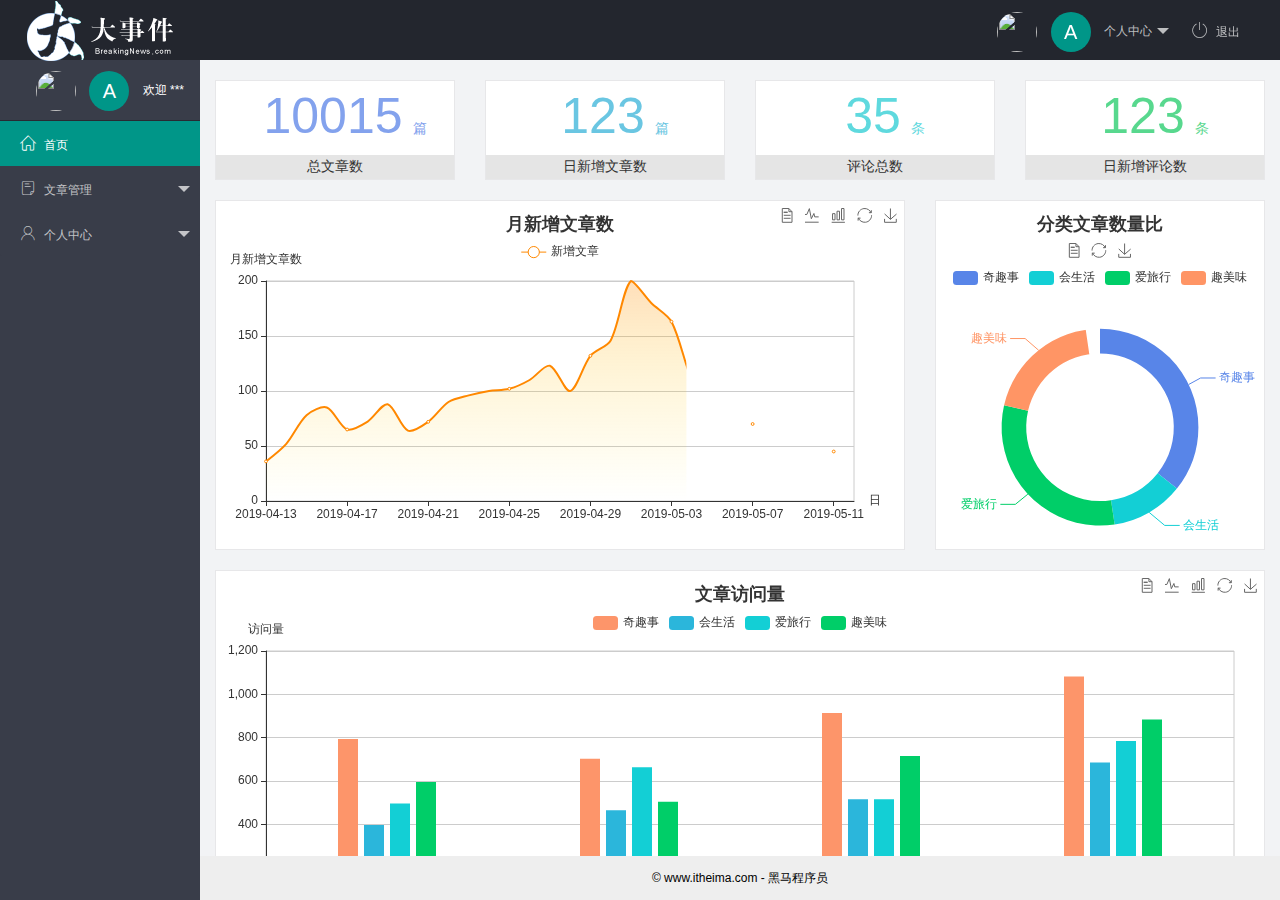
==== commit b52734de: "完成了个人中心的开发" ====
--- a/index.html
+++ b/index.html
@@ -30,9 +30,9 @@
             个人中心
           </a>
           <dl class="layui-nav-child">
-            <dd><a href="">基本资料</a></dd>
-            <dd><a href="">更换头像</a></dd>
-            <dd><a href="">重置密码</a></dd>
+            <dd><a href="./assets/user/user_info.html" target="fm">基本资料</a></dd>
+            <dd><a href="./assets/user/user_avatar.html" target="fm">更换头像</a></dd>
+            <dd><a href="./assets/user/user_pwd.html" target="fm">修改密码</a></dd>
           </dl>
         </li>
         <li class="layui-nav-item">
@@ -62,9 +62,9 @@
           <li class="layui-nav-item">
             <a href="javascript:;"><i class="iconfont icon-user"></i>个人中心</a>
             <dl class="layui-nav-child">
-              <dd><a href="javascript:;"><i class="layui-icon layui-icon-app"></i>基本资料</a></dd>
-              <dd><a href="javascript:;"><i class="layui-icon layui-icon-app"></i>更换头像</a></dd>
-              <dd><a href="javascript:;"><i class="layui-icon layui-icon-app"></i>修改密码</a></dd>
+              <dd><a href="./assets/user/user_info.html" target="fm"><i class="layui-icon layui-icon-app"></i>基本资料</a></dd>
+              <dd><a href="./assets/user/user_avatar.html" target="fm"><i class="layui-icon layui-icon-app"></i>更换头像</a></dd>
+              <dd><a href="./assets/user/user_pwd.html" target="fm"><i class="layui-icon layui-icon-app"></i>修改密码</a></dd>
             </dl>
           </li>
         </ul>
--- a/assets/lib/layui/css/layui.css
+++ b/assets/lib/layui/css/layui.css
@@ -1 +1,2 @@
-.layui-inline,img{display:inline-block;vertical-align:middle}h1,h2,h3,h4,h5,h6{font-weight:400}a,body{color:#333}.layui-edge,.layui-header,.layui-inline,.layui-main{position:relative}.layui-edge,hr{height:0;overflow:hidden}.layui-layout-body,.layui-side,.layui-side-scroll{overflow-x:hidden}.layui-edge,.layui-elip,hr{overflow:hidden}.layui-btn,.layui-edge,.layui-inline,img{vertical-align:middle}.layui-btn,.layui-disabled,.layui-icon,.layui-unselect{-moz-user-select:none;-webkit-user-select:none;-ms-user-select:none}blockquote,body,button,dd,div,dl,dt,form,h1,h2,h3,h4,h5,h6,input,li,ol,p,pre,td,textarea,th,ul{margin:0;padding:0;-webkit-tap-highlight-color:rgba(0,0,0,0)}a:active,a:hover{outline:0}img{border:none}li{list-style:none}table{border-collapse:collapse;border-spacing:0}h4,h5,h6{font-size:100%}button,input,optgroup,option,select,textarea{font-family:inherit;font-size:inherit;font-style:inherit;font-weight:inherit;outline:0}pre{white-space:pre-wrap;white-space:-moz-pre-wrap;white-space:-pre-wrap;white-space:-o-pre-wrap;word-wrap:break-word}body{line-height:1.6;color:rgba(0,0,0,.85);font:14px Helvetica Neue,Helvetica,PingFang SC,Tahoma,Arial,sans-serif}hr{line-height:0;margin:10px 0;padding:0;border:none!important;border-bottom:1px solid #eee!important;clear:both;background:0 0}a{text-decoration:none}a:hover{color:#777}a cite{font-style:normal;*cursor:pointer}.layui-border-box,.layui-border-box *{box-sizing:border-box}.layui-box,.layui-box *{box-sizing:content-box}.layui-clear{clear:both;*zoom:1}.layui-clear:after{content:'\20';clear:both;*zoom:1;display:block;height:0}.layui-inline{*display:inline;*zoom:1}.layui-btn,.layui-btn-group,.layui-edge{display:inline-block}.layui-edge{width:0;border-width:6px;border-style:dashed;border-color:transparent}.layui-edge-top{top:-4px;border-bottom-color:#999;border-bottom-style:solid}.layui-edge-right{border-left-color:#999;border-left-style:solid}.layui-edge-bottom{top:2px;border-top-color:#999;border-top-style:solid}.layui-edge-left{border-right-color:#999;border-right-style:solid}.layui-elip{text-overflow:ellipsis;white-space:nowrap}.layui-disabled,.layui-disabled:hover{color:#d2d2d2!important;cursor:not-allowed!important}.layui-circle{border-radius:100%}.layui-show{display:block!important}.layui-hide{display:none!important}.layui-show-v{visibility:visible!important}.layui-hide-v{visibility:hidden!important}@font-face{font-family:layui-icon;src:url(../font/iconfont.eot?v=256);src:url(../font/iconfont.eot?v=256#iefix) format('embedded-opentype'),url(../font/iconfont.woff2?v=256) format('woff2'),url(../font/iconfont.woff?v=256) format('woff'),url(../font/iconfont.ttf?v=256) format('truetype'),url(../font/iconfont.svg?v=256#layui-icon) format('svg')}.layui-icon{font-family:layui-icon!important;font-size:16px;font-style:normal;-webkit-font-smoothing:antialiased;-moz-osx-font-smoothing:grayscale}.layui-icon-reply-fill:before{content:"\e611"}.layui-icon-set-fill:before{content:"\e614"}.layui-icon-menu-fill:before{content:"\e60f"}.layui-icon-search:before{content:"\e615"}.layui-icon-share:before{content:"\e641"}.layui-icon-set-sm:before{content:"\e620"}.layui-icon-engine:before{content:"\e628"}.layui-icon-close:before{content:"\1006"}.layui-icon-close-fill:before{content:"\1007"}.layui-icon-chart-screen:before{content:"\e629"}.layui-icon-star:before{content:"\e600"}.layui-icon-circle-dot:before{content:"\e617"}.layui-icon-chat:before{content:"\e606"}.layui-icon-release:before{content:"\e609"}.layui-icon-list:before{content:"\e60a"}.layui-icon-chart:before{content:"\e62c"}.layui-icon-ok-circle:before{content:"\1005"}.layui-icon-layim-theme:before{content:"\e61b"}.layui-icon-table:before{content:"\e62d"}.layui-icon-right:before{content:"\e602"}.layui-icon-left:before{content:"\e603"}.layui-icon-cart-simple:before{content:"\e698"}.layui-icon-face-cry:before{content:"\e69c"}.layui-icon-face-smile:before{content:"\e6af"}.layui-icon-survey:before{content:"\e6b2"}.layui-icon-tree:before{content:"\e62e"}.layui-icon-ie:before{content:"\e7bb"}.layui-icon-upload-circle:before{content:"\e62f"}.layui-icon-add-circle:before{content:"\e61f"}.layui-icon-download-circle:before{content:"\e601"}.layui-icon-templeate-1:before{content:"\e630"}.layui-icon-util:before{content:"\e631"}.layui-icon-face-surprised:before{content:"\e664"}.layui-icon-edit:before{content:"\e642"}.layui-icon-speaker:before{content:"\e645"}.layui-icon-down:before{content:"\e61a"}.layui-icon-file:before{content:"\e621"}.layui-icon-layouts:before{content:"\e632"}.layui-icon-rate-half:before{content:"\e6c9"}.layui-icon-add-circle-fine:before{content:"\e608"}.layui-icon-prev-circle:before{content:"\e633"}.layui-icon-read:before{content:"\e705"}.layui-icon-404:before{content:"\e61c"}.layui-icon-carousel:before{content:"\e634"}.layui-icon-help:before{content:"\e607"}.layui-icon-code-circle:before{content:"\e635"}.layui-icon-windows:before{content:"\e67f"}.layui-icon-water:before{content:"\e636"}.layui-icon-username:before{content:"\e66f"}.layui-icon-find-fill:before{content:"\e670"}.layui-icon-about:before{content:"\e60b"}.layui-icon-location:before{content:"\e715"}.layui-icon-up:before{content:"\e619"}.layui-icon-pause:before{content:"\e651"}.layui-icon-date:before{content:"\e637"}.layui-icon-layim-uploadfile:before{content:"\e61d"}.layui-icon-delete:before{content:"\e640"}.layui-icon-play:before{content:"\e652"}.layui-icon-top:before{content:"\e604"}.layui-icon-firefox:before{content:"\e686"}.layui-icon-friends:before{content:"\e612"}.layui-icon-refresh-3:before{content:"\e9aa"}.layui-icon-ok:before{content:"\e605"}.layui-icon-layer:before{content:"\e638"}.layui-icon-face-smile-fine:before{content:"\e60c"}.layui-icon-dollar:before{content:"\e659"}.layui-icon-group:before{content:"\e613"}.layui-icon-layim-download:before{content:"\e61e"}.layui-icon-picture-fine:before{content:"\e60d"}.layui-icon-link:before{content:"\e64c"}.layui-icon-diamond:before{content:"\e735"}.layui-icon-log:before{content:"\e60e"}.layui-icon-key:before{content:"\e683"}.layui-icon-rate-solid:before{content:"\e67a"}.layui-icon-fonts-del:before{content:"\e64f"}.layui-icon-unlink:before{content:"\e64d"}.layui-icon-fonts-clear:before{content:"\e639"}.layui-icon-triangle-r:before{content:"\e623"}.layui-icon-circle:before{content:"\e63f"}.layui-icon-radio:before{content:"\e643"}.layui-icon-align-center:before{content:"\e647"}.layui-icon-align-right:before{content:"\e648"}.layui-icon-align-left:before{content:"\e649"}.layui-icon-loading-1:before{content:"\e63e"}.layui-icon-return:before{content:"\e65c"}.layui-icon-fonts-strong:before{content:"\e62b"}.layui-icon-upload:before{content:"\e67c"}.layui-icon-dialogue:before{content:"\e63a"}.layui-icon-video:before{content:"\e6ed"}.layui-icon-headset:before{content:"\e6fc"}.layui-icon-cellphone-fine:before{content:"\e63b"}.layui-icon-add-1:before{content:"\e654"}.layui-icon-face-smile-b:before{content:"\e650"}.layui-icon-fonts-html:before{content:"\e64b"}.layui-icon-screen-full:before{content:"\e622"}.layui-icon-form:before{content:"\e63c"}.layui-icon-cart:before{content:"\e657"}.layui-icon-camera-fill:before{content:"\e65d"}.layui-icon-tabs:before{content:"\e62a"}.layui-icon-heart-fill:before{content:"\e68f"}.layui-icon-fonts-code:before{content:"\e64e"}.layui-icon-ios:before{content:"\e680"}.layui-icon-at:before{content:"\e687"}.layui-icon-fire:before{content:"\e756"}.layui-icon-set:before{content:"\e716"}.layui-icon-fonts-u:before{content:"\e646"}.layui-icon-triangle-d:before{content:"\e625"}.layui-icon-tips:before{content:"\e702"}.layui-icon-picture:before{content:"\e64a"}.layui-icon-more-vertical:before{content:"\e671"}.layui-icon-bluetooth:before{content:"\e689"}.layui-icon-flag:before{content:"\e66c"}.layui-icon-loading:before{content:"\e63d"}.layui-icon-fonts-i:before{content:"\e644"}.layui-icon-refresh-1:before{content:"\e666"}.layui-icon-rmb:before{content:"\e65e"}.layui-icon-addition:before{content:"\e624"}.layui-icon-home:before{content:"\e68e"}.layui-icon-time:before{content:"\e68d"}.layui-icon-user:before{content:"\e770"}.layui-icon-notice:before{content:"\e667"}.layui-icon-chrome:before{content:"\e68a"}.layui-icon-edge:before{content:"\e68b"}.layui-icon-login-weibo:before{content:"\e675"}.layui-icon-voice:before{content:"\e688"}.layui-icon-upload-drag:before{content:"\e681"}.layui-icon-login-qq:before{content:"\e676"}.layui-icon-snowflake:before{content:"\e6b1"}.layui-icon-heart:before{content:"\e68c"}.layui-icon-logout:before{content:"\e682"}.layui-icon-file-b:before{content:"\e655"}.layui-icon-template:before{content:"\e663"}.layui-icon-transfer:before{content:"\e691"}.layui-icon-auz:before{content:"\e672"}.layui-icon-console:before{content:"\e665"}.layui-icon-app:before{content:"\e653"}.layui-icon-prev:before{content:"\e65a"}.layui-icon-website:before{content:"\e7ae"}.layui-icon-next:before{content:"\e65b"}.layui-icon-component:before{content:"\e857"}.layui-icon-android:before{content:"\e684"}.layui-icon-more:before{content:"\e65f"}.layui-icon-login-wechat:before{content:"\e677"}.layui-icon-shrink-right:before{content:"\e668"}.layui-icon-spread-left:before{content:"\e66b"}.layui-icon-camera:before{content:"\e660"}.layui-icon-note:before{content:"\e66e"}.layui-icon-refresh:before{content:"\e669"}.layui-icon-female:before{content:"\e661"}.layui-icon-male:before{content:"\e662"}.layui-icon-screen-restore:before{content:"\e758"}.layui-icon-password:before{content:"\e673"}.layui-icon-senior:before{content:"\e674"}.layui-icon-theme:before{content:"\e66a"}.layui-icon-tread:before{content:"\e6c5"}.layui-icon-praise:before{content:"\e6c6"}.layui-icon-star-fill:before{content:"\e658"}.layui-icon-rate:before{content:"\e67b"}.layui-icon-template-1:before{content:"\e656"}.layui-icon-vercode:before{content:"\e679"}.layui-icon-service:before{content:"\e626"}.layui-icon-cellphone:before{content:"\e678"}.layui-icon-print:before{content:"\e66d"}.layui-icon-cols:before{content:"\e610"}.layui-icon-wifi:before{content:"\e7e0"}.layui-icon-export:before{content:"\e67d"}.layui-icon-rss:before{content:"\e808"}.layui-icon-slider:before{content:"\e714"}.layui-icon-email:before{content:"\e618"}.layui-icon-subtraction:before{content:"\e67e"}.layui-icon-mike:before{content:"\e6dc"}.layui-icon-light:before{content:"\e748"}.layui-icon-gift:before{content:"\e627"}.layui-icon-mute:before{content:"\e685"}.layui-icon-reduce-circle:before{content:"\e616"}.layui-icon-music:before{content:"\e690"}.layui-main{width:1140px;margin:0 auto}.layui-header{z-index:1000;height:60px}.layui-header a:hover{transition:all .5s;-webkit-transition:all .5s}.layui-side{position:fixed;left:0;top:0;bottom:0;z-index:999;width:200px}.layui-side-scroll{position:relative;width:220px;height:100%}.layui-body{position:relative;left:200px;right:0;top:0;bottom:0;z-index:900;width:auto;box-sizing:border-box}.layui-layout-admin .layui-header{position:fixed;top:0;left:0;right:0;background-color:#23262E}.layui-layout-admin .layui-side{top:60px;width:200px;overflow-x:hidden}.layui-layout-admin .layui-body{position:absolute;top:60px;padding-bottom:44px}.layui-layout-admin .layui-main{width:auto;margin:0 15px}.layui-layout-admin .layui-footer{position:fixed;left:200px;right:0;bottom:0;z-index:990;height:44px;line-height:44px;padding:0 15px;box-shadow:-1px 0 4px rgb(0 0 0 / 12%);background-color:#FAFAFA}.layui-layout-admin .layui-logo{position:absolute;left:0;top:0;width:200px;height:100%;line-height:60px;text-align:center;color:#009688;font-size:16px;box-shadow:0 1px 2px 0 rgb(0 0 0 / 15%)}.layui-layout-admin .layui-header .layui-nav{background:0 0}.layui-layout-left{position:absolute!important;left:200px;top:0}.layui-layout-right{position:absolute!important;right:0;top:0}.layui-container{position:relative;margin:0 auto;padding:0 15px;box-sizing:border-box}.layui-fluid{position:relative;margin:0 auto;padding:0 15px}.layui-row:after,.layui-row:before{content:"";display:block;clear:both}.layui-col-lg1,.layui-col-lg10,.layui-col-lg11,.layui-col-lg12,.layui-col-lg2,.layui-col-lg3,.layui-col-lg4,.layui-col-lg5,.layui-col-lg6,.layui-col-lg7,.layui-col-lg8,.layui-col-lg9,.layui-col-md1,.layui-col-md10,.layui-col-md11,.layui-col-md12,.layui-col-md2,.layui-col-md3,.layui-col-md4,.layui-col-md5,.layui-col-md6,.layui-col-md7,.layui-col-md8,.layui-col-md9,.layui-col-sm1,.layui-col-sm10,.layui-col-sm11,.layui-col-sm12,.layui-col-sm2,.layui-col-sm3,.layui-col-sm4,.layui-col-sm5,.layui-col-sm6,.layui-col-sm7,.layui-col-sm8,.layui-col-sm9,.layui-col-xs1,.layui-col-xs10,.layui-col-xs11,.layui-col-xs12,.layui-col-xs2,.layui-col-xs3,.layui-col-xs4,.layui-col-xs5,.layui-col-xs6,.layui-col-xs7,.layui-col-xs8,.layui-col-xs9{position:relative;display:block;box-sizing:border-box}.layui-col-xs1,.layui-col-xs10,.layui-col-xs11,.layui-col-xs12,.layui-col-xs2,.layui-col-xs3,.layui-col-xs4,.layui-col-xs5,.layui-col-xs6,.layui-col-xs7,.layui-col-xs8,.layui-col-xs9{float:left}.layui-col-xs1{width:8.33333333%}.layui-col-xs2{width:16.66666667%}.layui-col-xs3{width:25%}.layui-col-xs4{width:33.33333333%}.layui-col-xs5{width:41.66666667%}.layui-col-xs6{width:50%}.layui-col-xs7{width:58.33333333%}.layui-col-xs8{width:66.66666667%}.layui-col-xs9{width:75%}.layui-col-xs10{width:83.33333333%}.layui-col-xs11{width:91.66666667%}.layui-col-xs12{width:100%}.layui-col-xs-offset1{margin-left:8.33333333%}.layui-col-xs-offset2{margin-left:16.66666667%}.layui-col-xs-offset3{margin-left:25%}.layui-col-xs-offset4{margin-left:33.33333333%}.layui-col-xs-offset5{margin-left:41.66666667%}.layui-col-xs-offset6{margin-left:50%}.layui-col-xs-offset7{margin-left:58.33333333%}.layui-col-xs-offset8{margin-left:66.66666667%}.layui-col-xs-offset9{margin-left:75%}.layui-col-xs-offset10{margin-left:83.33333333%}.layui-col-xs-offset11{margin-left:91.66666667%}.layui-col-xs-offset12{margin-left:100%}@media screen and (max-width:768px){.layui-hide-xs{display:none!important}.layui-show-xs-block{display:block!important}.layui-show-xs-inline{display:inline!important}.layui-show-xs-inline-block{display:inline-block!important}}@media screen and (min-width:768px){.layui-container{width:750px}.layui-hide-sm{display:none!important}.layui-show-sm-block{display:block!important}.layui-show-sm-inline{display:inline!important}.layui-show-sm-inline-block{display:inline-block!important}.layui-col-sm1,.layui-col-sm10,.layui-col-sm11,.layui-col-sm12,.layui-col-sm2,.layui-col-sm3,.layui-col-sm4,.layui-col-sm5,.layui-col-sm6,.layui-col-sm7,.layui-col-sm8,.layui-col-sm9{float:left}.layui-col-sm1{width:8.33333333%}.layui-col-sm2{width:16.66666667%}.layui-col-sm3{width:25%}.layui-col-sm4{width:33.33333333%}.layui-col-sm5{width:41.66666667%}.layui-col-sm6{width:50%}.layui-col-sm7{width:58.33333333%}.layui-col-sm8{width:66.66666667%}.layui-col-sm9{width:75%}.layui-col-sm10{width:83.33333333%}.layui-col-sm11{width:91.66666667%}.layui-col-sm12{width:100%}.layui-col-sm-offset1{margin-left:8.33333333%}.layui-col-sm-offset2{margin-left:16.66666667%}.layui-col-sm-offset3{margin-left:25%}.layui-col-sm-offset4{margin-left:33.33333333%}.layui-col-sm-offset5{margin-left:41.66666667%}.layui-col-sm-offset6{margin-left:50%}.layui-col-sm-offset7{margin-left:58.33333333%}.layui-col-sm-offset8{margin-left:66.66666667%}.layui-col-sm-offset9{margin-left:75%}.layui-col-sm-offset10{margin-left:83.33333333%}.layui-col-sm-offset11{margin-left:91.66666667%}.layui-col-sm-offset12{margin-left:100%}}@media screen and (min-width:992px){.layui-container{width:970px}.layui-hide-md{display:none!important}.layui-show-md-block{display:block!important}.layui-show-md-inline{display:inline!important}.layui-show-md-inline-block{display:inline-block!important}.layui-col-md1,.layui-col-md10,.layui-col-md11,.layui-col-md12,.layui-col-md2,.layui-col-md3,.layui-col-md4,.layui-col-md5,.layui-col-md6,.layui-col-md7,.layui-col-md8,.layui-col-md9{float:left}.layui-col-md1{width:8.33333333%}.layui-col-md2{width:16.66666667%}.layui-col-md3{width:25%}.layui-col-md4{width:33.33333333%}.layui-col-md5{width:41.66666667%}.layui-col-md6{width:50%}.layui-col-md7{width:58.33333333%}.layui-col-md8{width:66.66666667%}.layui-col-md9{width:75%}.layui-col-md10{width:83.33333333%}.layui-col-md11{width:91.66666667%}.layui-col-md12{width:100%}.layui-col-md-offset1{margin-left:8.33333333%}.layui-col-md-offset2{margin-left:16.66666667%}.layui-col-md-offset3{margin-left:25%}.layui-col-md-offset4{margin-left:33.33333333%}.layui-col-md-offset5{margin-left:41.66666667%}.layui-col-md-offset6{margin-left:50%}.layui-col-md-offset7{margin-left:58.33333333%}.layui-col-md-offset8{margin-left:66.66666667%}.layui-col-md-offset9{margin-left:75%}.layui-col-md-offset10{margin-left:83.33333333%}.layui-col-md-offset11{margin-left:91.66666667%}.layui-col-md-offset12{margin-left:100%}}@media screen and (min-width:1200px){.layui-container{width:1170px}.layui-hide-lg{display:none!important}.layui-show-lg-block{display:block!important}.layui-show-lg-inline{display:inline!important}.layui-show-lg-inline-block{display:inline-block!important}.layui-col-lg1,.layui-col-lg10,.layui-col-lg11,.layui-col-lg12,.layui-col-lg2,.layui-col-lg3,.layui-col-lg4,.layui-col-lg5,.layui-col-lg6,.layui-col-lg7,.layui-col-lg8,.layui-col-lg9{float:left}.layui-col-lg1{width:8.33333333%}.layui-col-lg2{width:16.66666667%}.layui-col-lg3{width:25%}.layui-col-lg4{width:33.33333333%}.layui-col-lg5{width:41.66666667%}.layui-col-lg6{width:50%}.layui-col-lg7{width:58.33333333%}.layui-col-lg8{width:66.66666667%}.layui-col-lg9{width:75%}.layui-col-lg10{width:83.33333333%}.layui-col-lg11{width:91.66666667%}.layui-col-lg12{width:100%}.layui-col-lg-offset1{margin-left:8.33333333%}.layui-col-lg-offset2{margin-left:16.66666667%}.layui-col-lg-offset3{margin-left:25%}.layui-col-lg-offset4{margin-left:33.33333333%}.layui-col-lg-offset5{margin-left:41.66666667%}.layui-col-lg-offset6{margin-left:50%}.layui-col-lg-offset7{margin-left:58.33333333%}.layui-col-lg-offset8{margin-left:66.66666667%}.layui-col-lg-offset9{margin-left:75%}.layui-col-lg-offset10{margin-left:83.33333333%}.layui-col-lg-offset11{margin-left:91.66666667%}.layui-col-lg-offset12{margin-left:100%}}.layui-col-space1{margin:-.5px}.layui-col-space1>*{padding:.5px}.layui-col-space2{margin:-1px}.layui-col-space2>*{padding:1px}.layui-col-space4{margin:-2px}.layui-col-space4>*{padding:2px}.layui-col-space5{margin:-2.5px}.layui-col-space5>*{padding:2.5px}.layui-col-space6{margin:-3px}.layui-col-space6>*{padding:3px}.layui-col-space8{margin:-4px}.layui-col-space8>*{padding:4px}.layui-col-space10{margin:-5px}.layui-col-space10>*{padding:5px}.layui-col-space12{margin:-6px}.layui-col-space12>*{padding:6px}.layui-col-space14{margin:-7px}.layui-col-space14>*{padding:7px}.layui-col-space15{margin:-7.5px}.layui-col-space15>*{padding:7.5px}.layui-col-space16{margin:-8px}.layui-col-space16>*{padding:8px}.layui-col-space18{margin:-9px}.layui-col-space18>*{padding:9px}.layui-col-space20{margin:-10px}.layui-col-space20>*{padding:10px}.layui-col-space22{margin:-11px}.layui-col-space22>*{padding:11px}.layui-col-space24{margin:-12px}.layui-col-space24>*{padding:12px}.layui-col-space25{margin:-12.5px}.layui-col-space25>*{padding:12.5px}.layui-col-space26{margin:-13px}.layui-col-space26>*{padding:13px}.layui-col-space28{margin:-14px}.layui-col-space28>*{padding:14px}.layui-col-space30{margin:-15px}.layui-col-space30>*{padding:15px}.layui-btn,.layui-input,.layui-select,.layui-textarea,.layui-upload-button{outline:0;-webkit-appearance:none;transition:all .3s;-webkit-transition:all .3s;box-sizing:border-box}.layui-elem-quote{margin-bottom:10px;padding:15px;line-height:1.6;border-left:5px solid #5FB878;border-radius:0 2px 2px 0;background-color:#FAFAFA}.layui-quote-nm{border-style:solid;border-width:1px 1px 1px 5px;background:0 0}.layui-elem-field{margin-bottom:10px;padding:0;border-width:1px;border-style:solid}.layui-elem-field legend{margin-left:20px;padding:0 10px;font-size:20px;font-weight:300}.layui-field-title{margin:10px 0 20px;border-width:1px 0 0}.layui-field-box{padding:15px}.layui-field-title .layui-field-box{padding:10px 0}.layui-progress{position:relative;height:6px;border-radius:20px;background-color:#eee}.layui-progress-bar{position:absolute;left:0;top:0;width:0;max-width:100%;height:6px;border-radius:20px;text-align:right;background-color:#5FB878;transition:all .3s;-webkit-transition:all .3s}.layui-progress-big,.layui-progress-big .layui-progress-bar{height:18px;line-height:18px}.layui-progress-text{position:relative;top:-20px;line-height:18px;font-size:12px;color:#666}.layui-progress-big .layui-progress-text{position:static;padding:0 10px;color:#fff}.layui-collapse{border-width:1px;border-style:solid;border-radius:2px}.layui-colla-content,.layui-colla-item{border-top-width:1px;border-top-style:solid}.layui-colla-item:first-child{border-top:none}.layui-colla-title{position:relative;height:42px;line-height:42px;padding:0 15px 0 35px;color:#333;background-color:#FAFAFA;cursor:pointer;font-size:14px;overflow:hidden}.layui-colla-content{display:none;padding:10px 15px;line-height:1.6;color:#666}.layui-colla-icon{position:absolute;left:15px;top:0;font-size:14px}.layui-card-body,.layui-card-header,.layui-form-label,.layui-form-mid,.layui-form-select,.layui-input-block,.layui-input-inline,.layui-panel,.layui-textarea{position:relative}.layui-card{margin-bottom:15px;border-radius:2px;background-color:#fff;box-shadow:0 1px 2px 0 rgba(0,0,0,.05)}.layui-form-select dl,.layui-panel{box-shadow:1px 1px 4px rgb(0 0 0 / 8%)}.layui-card:last-child{margin-bottom:0}.layui-card-header{height:42px;line-height:42px;padding:0 15px;border-bottom:1px solid #f6f6f6;color:#333;border-radius:2px 2px 0 0;font-size:14px}.layui-card-body{padding:10px 15px;line-height:24px}.layui-card-body[pad15]{padding:15px}.layui-card-body[pad20]{padding:20px}.layui-card-body .layui-table{margin:5px 0}.layui-card .layui-tab{margin:0}.layui-panel{border-width:1px;border-style:solid;border-radius:2px;background-color:#fff;color:#666}.layui-bg-black,.layui-bg-blue,.layui-bg-cyan,.layui-bg-green,.layui-bg-orange,.layui-bg-red{color:#fff!important}.layui-panel-window{position:relative;padding:15px;border-radius:0;border-top:5px solid #eee;background-color:#fff}.layui-border,.layui-border-black,.layui-border-blue,.layui-border-cyan,.layui-border-green,.layui-border-orange,.layui-border-red{border-width:1px;border-style:solid}.layui-auxiliar-moving{position:fixed;left:0;right:0;top:0;bottom:0;width:100%;height:100%;background:0 0;z-index:9999999999}.layui-bg-red{background-color:#FF5722!important}.layui-bg-orange{background-color:#FFB800!important}.layui-bg-green{background-color:#009688!important}.layui-bg-cyan{background-color:#2F4056!important}.layui-bg-blue{background-color:#1E9FFF!important}.layui-bg-black{background-color:#393D49!important}.layui-bg-gray{background-color:#FAFAFA!important;color:#666!important}.layui-badge-rim,.layui-border,.layui-colla-content,.layui-colla-item,.layui-collapse,.layui-elem-field,.layui-form-pane .layui-form-item[pane],.layui-form-pane .layui-form-label,.layui-input,.layui-layedit,.layui-layedit-tool,.layui-panel,.layui-quote-nm,.layui-select,.layui-tab-bar,.layui-tab-card,.layui-tab-title,.layui-tab-title .layui-this:after,.layui-textarea{border-color:#eee}.layui-border{color:#666!important}.layui-border-red{border-color:#FF5722!important;color:#FF5722!important}.layui-border-orange{border-color:#FFB800!important;color:#FFB800!important}.layui-border-green{border-color:#009688!important;color:#009688!important}.layui-border-cyan{border-color:#2F4056!important;color:#2F4056!important}.layui-border-blue{border-color:#1E9FFF!important;color:#1E9FFF!important}.layui-border-black{border-color:#393D49!important;color:#393D49!important}.layui-timeline-item:before{background-color:#eee}.layui-text{line-height:1.6;font-size:14px;color:#666}.layui-text h1,.layui-text h2,.layui-text h3{font-weight:500;color:#333}.layui-text h1{font-size:30px}.layui-text h2{font-size:24px}.layui-text h3{font-size:18px}.layui-text a:not(.layui-btn){color:#01AAED}.layui-text a:not(.layui-btn):hover{text-decoration:underline}.layui-text ul{padding:5px 0 5px 15px}.layui-text ul li{margin-top:5px;list-style-type:disc}.layui-text em,.layui-word-aux{color:#999!important;padding-left:5px!important;padding-right:5px!important}.layui-text p{margin:10px 0}.layui-text p:first-child{margin-top:0}.layui-font-12{font-size:12px!important}.layui-font-14{font-size:14px!important}.layui-font-16{font-size:16px!important}.layui-font-18{font-size:18px!important}.layui-font-20{font-size:20px!important}.layui-font-red{color:#FF5722!important}.layui-font-orange{color:#FFB800!important}.layui-font-green{color:#009688!important}.layui-font-cyan{color:#2F4056!important}.layui-font-blue{color:#01AAED!important}.layui-font-black{color:#000!important}.layui-font-gray{color:#c2c2c2!important}.layui-btn{height:38px;line-height:38px;border:1px solid transparent;padding:0 18px;background-color:#009688;color:#fff;white-space:nowrap;text-align:center;font-size:14px;border-radius:2px;cursor:pointer}.layui-btn:hover{opacity:.8;filter:alpha(opacity=80);color:#fff}.layui-btn:active{opacity:1;filter:alpha(opacity=100)}.layui-btn+.layui-btn{margin-left:10px}.layui-btn-container{font-size:0}.layui-btn-container .layui-btn{margin-right:10px;margin-bottom:10px}.layui-btn-container .layui-btn+.layui-btn{margin-left:0}.layui-table .layui-btn-container .layui-btn{margin-bottom:9px}.layui-btn-radius{border-radius:100px}.layui-btn .layui-icon{padding:0 2px;vertical-align:middle\9;vertical-align:bottom}.layui-btn-primary{border-color:#d2d2d2;background:0 0;color:#666}.layui-btn-primary:hover{border-color:#009688;color:#333}.layui-btn-normal{background-color:#1E9FFF}.layui-btn-warm{background-color:#FFB800}.layui-btn-danger{background-color:#FF5722}.layui-btn-checked{background-color:#5FB878}.layui-btn-disabled,.layui-btn-disabled:active,.layui-btn-disabled:hover{border-color:#eee!important;background-color:#FBFBFB!important;color:#d2d2d2!important;cursor:not-allowed!important;opacity:1}.layui-btn-lg{height:44px;line-height:44px;padding:0 25px;font-size:16px}.layui-btn-sm{height:30px;line-height:30px;padding:0 10px;font-size:12px}.layui-btn-xs{height:22px;line-height:22px;padding:0 5px;font-size:12px}.layui-btn-xs i{font-size:12px!important}.layui-btn-group{vertical-align:middle;font-size:0}.layui-btn-group .layui-btn{margin-left:0!important;margin-right:0!important;border-left:1px solid rgba(255,255,255,.5);border-radius:0}.layui-btn-group .layui-btn-primary{border-left:none}.layui-btn-group .layui-btn-primary:hover{border-color:#d2d2d2;color:#009688}.layui-btn-group .layui-btn:first-child{border-left:none;border-radius:2px 0 0 2px}.layui-btn-group .layui-btn-primary:first-child{border-left:1px solid #d2d2d2}.layui-btn-group .layui-btn:last-child{border-radius:0 2px 2px 0}.layui-btn-group .layui-btn+.layui-btn{margin-left:0}.layui-btn-group+.layui-btn-group{margin-left:10px}.layui-btn-fluid{width:100%}.layui-input,.layui-select,.layui-textarea{height:38px;line-height:1.3;line-height:38px\9;border-width:1px;border-style:solid;background-color:#fff;color:rgba(0,0,0,.85);border-radius:2px}.layui-input::-webkit-input-placeholder,.layui-select::-webkit-input-placeholder,.layui-textarea::-webkit-input-placeholder{line-height:1.3}.layui-input,.layui-textarea{display:block;width:100%;padding-left:10px}.layui-input:hover,.layui-textarea:hover{border-color:#eee!important}.layui-input:focus,.layui-textarea:focus{border-color:#d2d2d2!important}.layui-textarea{min-height:100px;height:auto;line-height:20px;padding:6px 10px;resize:vertical}.layui-select{padding:0 10px}.layui-form input[type=checkbox],.layui-form input[type=radio],.layui-form select{display:none}.layui-form [lay-ignore]{display:initial}.layui-form-item{margin-bottom:15px;clear:both;*zoom:1}.layui-form-item:after{content:'\20';clear:both;*zoom:1;display:block;height:0}.layui-form-label{float:left;display:block;padding:9px 15px;width:80px;font-weight:400;line-height:20px;text-align:right}.layui-form-label-col{display:block;float:none;padding:9px 0;line-height:20px;text-align:left}.layui-form-item .layui-inline{margin-bottom:5px;margin-right:10px}.layui-input-block{margin-left:110px;min-height:36px}.layui-input-inline{display:inline-block;vertical-align:middle}.layui-form-item .layui-input-inline{float:left;width:190px;margin-right:10px}.layui-form-text .layui-input-inline{width:auto}.layui-form-mid{float:left;display:block;padding:9px 0!important;line-height:20px;margin-right:10px}.layui-form-danger+.layui-form-select .layui-input,.layui-form-danger:focus{border-color:#FF5722!important}.layui-form-select .layui-input{padding-right:30px;cursor:pointer}.layui-form-select .layui-edge{position:absolute;right:10px;top:50%;margin-top:-3px;cursor:pointer;border-width:6px;border-top-color:#c2c2c2;border-top-style:solid;transition:all .3s;-webkit-transition:all .3s}.layui-form-select dl{display:none;position:absolute;left:0;top:42px;padding:5px 0;z-index:899;min-width:100%;border:1px solid #eee;max-height:300px;overflow-y:auto;background-color:#fff;border-radius:2px;box-sizing:border-box}.layui-form-select dl dd,.layui-form-select dl dt{padding:0 10px;line-height:36px;white-space:nowrap;overflow:hidden;text-overflow:ellipsis}.layui-form-select dl dt{font-size:12px;color:#999}.layui-form-select dl dd{cursor:pointer}.layui-form-select dl dd:hover{background-color:#F6F6F6;-webkit-transition:.5s all;transition:.5s all}.layui-form-select .layui-select-group dd{padding-left:20px}.layui-form-select dl dd.layui-select-tips{padding-left:10px!important;color:#999}.layui-form-select dl dd.layui-this{background-color:#5FB878;color:#fff}.layui-form-checkbox,.layui-form-select dl dd.layui-disabled{background-color:#fff}.layui-form-selected dl{display:block}.layui-form-checkbox,.layui-form-checkbox *,.layui-form-switch{display:inline-block;vertical-align:middle}.layui-form-selected .layui-edge{margin-top:-9px;-webkit-transform:rotate(180deg);transform:rotate(180deg);margin-top:-3px\9}:root .layui-form-selected .layui-edge{margin-top:-9px\0/IE9}.layui-form-selectup dl{top:auto;bottom:42px}.layui-select-none{margin:5px 0;text-align:center;color:#999}.layui-select-disabled .layui-disabled{border-color:#eee!important}.layui-select-disabled .layui-edge{border-top-color:#d2d2d2}.layui-form-checkbox{position:relative;height:30px;line-height:30px;margin-right:10px;padding-right:30px;cursor:pointer;font-size:0;-webkit-transition:.1s linear;transition:.1s linear;box-sizing:border-box}.layui-form-checkbox span{padding:0 10px;height:100%;font-size:14px;border-radius:2px 0 0 2px;background-color:#d2d2d2;color:#fff;overflow:hidden;white-space:nowrap;text-overflow:ellipsis}.layui-form-checkbox:hover span{background-color:#c2c2c2}.layui-form-checkbox i{position:absolute;right:0;top:0;width:30px;height:28px;border:1px solid #d2d2d2;border-left:none;border-radius:0 2px 2px 0;color:#fff;font-size:20px;text-align:center}.layui-form-checkbox:hover i{border-color:#c2c2c2;color:#c2c2c2}.layui-form-checked,.layui-form-checked:hover{border-color:#5FB878}.layui-form-checked span,.layui-form-checked:hover span{background-color:#5FB878}.layui-form-checked i,.layui-form-checked:hover i{color:#5FB878}.layui-form-item .layui-form-checkbox{margin-top:4px}.layui-form-checkbox[lay-skin=primary]{height:auto!important;line-height:normal!important;min-width:18px;min-height:18px;border:none!important;margin-right:0;padding-left:28px;padding-right:0;background:0 0}.layui-form-checkbox[lay-skin=primary] span{padding-left:0;padding-right:15px;line-height:18px;background:0 0;color:#666}.layui-form-checkbox[lay-skin=primary] i{right:auto;left:0;width:16px;height:16px;line-height:16px;border:1px solid #d2d2d2;font-size:12px;border-radius:2px;background-color:#fff;-webkit-transition:.1s linear;transition:.1s linear}.layui-form-checkbox[lay-skin=primary]:hover i{border-color:#5FB878;color:#fff}.layui-form-checked[lay-skin=primary] i{border-color:#5FB878!important;background-color:#5FB878;color:#fff}.layui-checkbox-disabled[lay-skin=primary] span{background:0 0!important;color:#c2c2c2!important}.layui-checkbox-disabled[lay-skin=primary]:hover i{border-color:#d2d2d2}.layui-form-item .layui-form-checkbox[lay-skin=primary]{margin-top:10px}.layui-form-switch{position:relative;height:22px;line-height:22px;min-width:35px;padding:0 5px;margin-top:8px;border:1px solid #d2d2d2;border-radius:20px;cursor:pointer;background-color:#fff;-webkit-transition:.1s linear;transition:.1s linear}.layui-form-switch i{position:absolute;left:5px;top:3px;width:16px;height:16px;border-radius:20px;background-color:#d2d2d2;-webkit-transition:.1s linear;transition:.1s linear}.layui-form-switch em{position:relative;top:0;width:25px;margin-left:21px;padding:0!important;text-align:center!important;color:#999!important;font-style:normal!important;font-size:12px}.layui-form-onswitch{border-color:#5FB878;background-color:#5FB878}.layui-checkbox-disabled,.layui-checkbox-disabled i{border-color:#eee!important}.layui-form-onswitch i{left:100%;margin-left:-21px;background-color:#fff}.layui-form-onswitch em{margin-left:5px;margin-right:21px;color:#fff!important}.layui-checkbox-disabled span{background-color:#eee!important}.layui-checkbox-disabled em{color:#d2d2d2!important}.layui-checkbox-disabled:hover i{color:#fff!important}[lay-radio]{display:none}.layui-form-radio,.layui-form-radio *{display:inline-block;vertical-align:middle}.layui-form-radio{line-height:28px;margin:6px 10px 0 0;padding-right:10px;cursor:pointer;font-size:0}.layui-form-radio *{font-size:14px}.layui-form-radio>i{margin-right:8px;font-size:22px;color:#c2c2c2}.layui-form-radio:hover *,.layui-form-radioed,.layui-form-radioed>i{color:#5FB878}.layui-radio-disabled>i{color:#eee!important}.layui-radio-disabled *{color:#c2c2c2!important}.layui-form-pane .layui-form-label{width:110px;padding:8px 15px;height:38px;line-height:20px;border-width:1px;border-style:solid;border-radius:2px 0 0 2px;text-align:center;background-color:#FAFAFA;overflow:hidden;white-space:nowrap;text-overflow:ellipsis;box-sizing:border-box}.layui-form-pane .layui-input-inline{margin-left:-1px}.layui-form-pane .layui-input-block{margin-left:110px;left:-1px}.layui-form-pane .layui-input{border-radius:0 2px 2px 0}.layui-form-pane .layui-form-text .layui-form-label{float:none;width:100%;border-radius:2px;box-sizing:border-box;text-align:left}.layui-form-pane .layui-form-text .layui-input-inline{display:block;margin:0;top:-1px;clear:both}.layui-form-pane .layui-form-text .layui-input-block{margin:0;left:0;top:-1px}.layui-form-pane .layui-form-text .layui-textarea{min-height:100px;border-radius:0 0 2px 2px}.layui-form-pane .layui-form-checkbox{margin:4px 0 4px 10px}.layui-form-pane .layui-form-radio,.layui-form-pane .layui-form-switch{margin-top:6px;margin-left:10px}.layui-form-pane .layui-form-item[pane]{position:relative;border-width:1px;border-style:solid}.layui-form-pane .layui-form-item[pane] .layui-form-label{position:absolute;left:0;top:0;height:100%;border-width:0 1px 0 0}.layui-form-pane .layui-form-item[pane] .layui-input-inline{margin-left:110px}@media screen and (max-width:450px){.layui-form-item .layui-form-label{text-overflow:ellipsis;overflow:hidden;white-space:nowrap}.layui-form-item .layui-inline{display:block;margin-right:0;margin-bottom:20px;clear:both}.layui-form-item .layui-inline:after{content:'\20';clear:both;display:block;height:0}.layui-form-item .layui-input-inline{display:block;float:none;left:-3px;width:auto!important;margin:0 0 10px 112px}.layui-form-item .layui-input-inline+.layui-form-mid{margin-left:110px;top:-5px;padding:0}.layui-form-item .layui-form-checkbox{margin-right:5px;margin-bottom:5px}}.layui-layedit{border-width:1px;border-style:solid;border-radius:2px}.layui-layedit-tool{padding:3px 5px;border-bottom-width:1px;border-bottom-style:solid;font-size:0}.layedit-tool-fixed{position:fixed;top:0;border-top:1px solid #eee}.layui-layedit-tool .layedit-tool-mid,.layui-layedit-tool .layui-icon{display:inline-block;vertical-align:middle;text-align:center;font-size:14px}.layui-layedit-tool .layui-icon{position:relative;width:32px;height:30px;line-height:30px;margin:3px 5px;color:#777;cursor:pointer;border-radius:2px}.layui-layedit-tool .layui-icon:hover{color:#393D49}.layui-layedit-tool .layui-icon:active{color:#000}.layui-layedit-tool .layedit-tool-active{background-color:#eee;color:#000}.layui-layedit-tool .layui-disabled,.layui-layedit-tool .layui-disabled:hover{color:#d2d2d2;cursor:not-allowed}.layui-layedit-tool .layedit-tool-mid{width:1px;height:18px;margin:0 10px;background-color:#d2d2d2}.layedit-tool-html{width:50px!important;font-size:30px!important}.layedit-tool-b,.layedit-tool-code,.layedit-tool-help{font-size:16px!important}.layedit-tool-d,.layedit-tool-face,.layedit-tool-image,.layedit-tool-unlink{font-size:18px!important}.layedit-tool-image input{position:absolute;font-size:0;left:0;top:0;width:100%;height:100%;opacity:.01;filter:Alpha(opacity=1);cursor:pointer}.layui-layedit-iframe iframe{display:block;width:100%}#LAY_layedit_code{overflow:hidden}.layui-laypage{display:inline-block;*display:inline;*zoom:1;vertical-align:middle;margin:10px 0;font-size:0}.layui-laypage>a:first-child,.layui-laypage>a:first-child em{border-radius:2px 0 0 2px}.layui-laypage>a:last-child,.layui-laypage>a:last-child em{border-radius:0 2px 2px 0}.layui-laypage>:first-child{margin-left:0!important}.layui-laypage>:last-child{margin-right:0!important}.layui-laypage a,.layui-laypage button,.layui-laypage input,.layui-laypage select,.layui-laypage span{border:1px solid #eee}.layui-laypage a,.layui-laypage span{display:inline-block;*display:inline;*zoom:1;vertical-align:middle;padding:0 15px;height:28px;line-height:28px;margin:0 -1px 5px 0;background-color:#fff;color:#333;font-size:12px}.layui-flow-more a *,.layui-laypage input,.layui-table-view select[lay-ignore]{display:inline-block}.layui-laypage a:hover{color:#009688}.layui-laypage em{font-style:normal}.layui-laypage .layui-laypage-spr{color:#999;font-weight:700}.layui-laypage a{text-decoration:none}.layui-laypage .layui-laypage-curr{position:relative}.layui-laypage .layui-laypage-curr em{position:relative;color:#fff}.layui-laypage .layui-laypage-curr .layui-laypage-em{position:absolute;left:-1px;top:-1px;padding:1px;width:100%;height:100%;background-color:#009688}.layui-laypage-em{border-radius:2px}.layui-laypage-next em,.layui-laypage-prev em{font-family:Sim sun;font-size:16px}.layui-laypage .layui-laypage-count,.layui-laypage .layui-laypage-limits,.layui-laypage .layui-laypage-refresh,.layui-laypage .layui-laypage-skip{margin-left:10px;margin-right:10px;padding:0;border:none}.layui-laypage .layui-laypage-limits,.layui-laypage .layui-laypage-refresh{vertical-align:top}.layui-laypage .layui-laypage-refresh i{font-size:18px;cursor:pointer}.layui-laypage select{height:22px;padding:3px;border-radius:2px;cursor:pointer}.layui-laypage .layui-laypage-skip{height:30px;line-height:30px;color:#999}.layui-laypage button,.layui-laypage input{height:30px;line-height:30px;border-radius:2px;vertical-align:top;background-color:#fff;box-sizing:border-box}.layui-laypage input{width:40px;margin:0 10px;padding:0 3px;text-align:center}.layui-laypage input:focus,.layui-laypage select:focus{border-color:#009688!important}.layui-laypage button{margin-left:10px;padding:0 10px;cursor:pointer}.layui-table,.layui-table-view{margin:10px 0}.layui-flow-more{margin:10px 0;text-align:center;color:#999;font-size:14px}.layui-flow-more a{height:32px;line-height:32px}.layui-flow-more a *{vertical-align:top}.layui-flow-more a cite{padding:0 20px;border-radius:3px;background-color:#eee;color:#333;font-style:normal}.layui-flow-more a cite:hover{opacity:.8}.layui-flow-more a i{font-size:30px;color:#737383}.layui-table{width:100%;background-color:#fff;color:#666}.layui-table tr{transition:all .3s;-webkit-transition:all .3s}.layui-table th{text-align:left;font-weight:400}.layui-table tbody tr:hover,.layui-table thead tr,.layui-table-click,.layui-table-header,.layui-table-hover,.layui-table-mend,.layui-table-patch,.layui-table-tool,.layui-table-total,.layui-table-total tr,.layui-table[lay-even] tr:nth-child(even){background-color:#FAFAFA}.layui-table td,.layui-table th,.layui-table-col-set,.layui-table-fixed-r,.layui-table-grid-down,.layui-table-header,.layui-table-page,.layui-table-tips-main,.layui-table-tool,.layui-table-total,.layui-table-view,.layui-table[lay-skin=line],.layui-table[lay-skin=row]{border-width:1px;border-style:solid;border-color:#eee}.layui-table td,.layui-table th{position:relative;padding:9px 15px;min-height:20px;line-height:20px;font-size:14px}.layui-table[lay-skin=line] td,.layui-table[lay-skin=line] th{border-width:0 0 1px}.layui-table[lay-skin=row] td,.layui-table[lay-skin=row] th{border-width:0 1px 0 0}.layui-table[lay-skin=nob] td,.layui-table[lay-skin=nob] th{border:none}.layui-table img{max-width:100px}.layui-table[lay-size=lg] td,.layui-table[lay-size=lg] th{padding:15px 30px}.layui-table-view .layui-table[lay-size=lg] .layui-table-cell{height:40px;line-height:40px}.layui-table[lay-size=sm] td,.layui-table[lay-size=sm] th{font-size:12px;padding:5px 10px}.layui-table-view .layui-table[lay-size=sm] .layui-table-cell{height:20px;line-height:20px}.layui-table[lay-data]{display:none}.layui-table-box{position:relative;overflow:hidden}.layui-table-view .layui-table{position:relative;width:auto;margin:0}.layui-table-view .layui-table[lay-skin=line]{border-width:0 1px 0 0}.layui-table-view .layui-table[lay-skin=row]{border-width:0 0 1px}.layui-table-view .layui-table td,.layui-table-view .layui-table th{padding:5px 0;border-top:none;border-left:none}.layui-table-view .layui-table th.layui-unselect .layui-table-cell span{cursor:pointer}.layui-table-view .layui-table td{cursor:default}.layui-table-view .layui-table td[data-edit=text]{cursor:text}.layui-table-view .layui-form-checkbox[lay-skin=primary] i{width:18px;height:18px}.layui-table-view .layui-form-radio{line-height:0;padding:0}.layui-table-view .layui-form-radio>i{margin:0;font-size:20px}.layui-table-init{position:absolute;left:0;top:0;width:100%;height:100%;text-align:center;z-index:110}.layui-table-init .layui-icon{position:absolute;left:50%;top:50%;margin:-15px 0 0 -15px;font-size:30px;color:#c2c2c2}.layui-table-header{border-width:0 0 1px;overflow:hidden}.layui-table-header .layui-table{margin-bottom:-1px}.layui-table-tool .layui-inline[lay-event]{position:relative;width:26px;height:26px;padding:5px;line-height:16px;margin-right:10px;text-align:center;color:#333;border:1px solid #ccc;cursor:pointer;-webkit-transition:.5s all;transition:.5s all}.layui-table-tool .layui-inline[lay-event]:hover{border:1px solid #999}.layui-table-tool-temp{padding-right:120px}.layui-table-tool-self{position:absolute;right:17px;top:10px}.layui-table-tool .layui-table-tool-self .layui-inline[lay-event]{margin:0 0 0 10px}.layui-table-tool-panel{position:absolute;top:29px;left:-1px;padding:5px 0;min-width:150px;min-height:40px;border:1px solid #d2d2d2;text-align:left;overflow-y:auto;background-color:#fff;box-shadow:0 2px 4px rgba(0,0,0,.12)}.layui-table-cell,.layui-table-tool-panel li{overflow:hidden;text-overflow:ellipsis;white-space:nowrap}.layui-table-tool-panel li{padding:0 10px;line-height:30px;-webkit-transition:.5s all;transition:.5s all}.layui-menu li,.layui-menu-body-title a:hover,.layui-menu-body-title>.layui-icon:hover{transition:all .3s}.layui-table-tool-panel li .layui-form-checkbox[lay-skin=primary]{width:100%;padding-left:28px}.layui-table-tool-panel li:hover{background-color:#F6F6F6}.layui-table-tool-panel li .layui-form-checkbox[lay-skin=primary] i{position:absolute;left:0;top:0}.layui-table-tool-panel li .layui-form-checkbox[lay-skin=primary] span{padding:0}.layui-table-tool .layui-table-tool-self .layui-table-tool-panel{left:auto;right:-1px}.layui-table-col-set{position:absolute;right:0;top:0;width:20px;height:100%;border-width:0 0 0 1px;background-color:#fff}.layui-table-sort{width:10px;height:20px;margin-left:5px;cursor:pointer!important}.layui-table-sort .layui-edge{position:absolute;left:5px;border-width:5px}.layui-table-sort .layui-table-sort-asc{top:3px;border-top:none;border-bottom-style:solid;border-bottom-color:#b2b2b2}.layui-table-sort .layui-table-sort-asc:hover{border-bottom-color:#666}.layui-table-sort .layui-table-sort-desc{bottom:5px;border-bottom:none;border-top-style:solid;border-top-color:#b2b2b2}.layui-table-sort .layui-table-sort-desc:hover{border-top-color:#666}.layui-table-sort[lay-sort=asc] .layui-table-sort-asc{border-bottom-color:#000}.layui-table-sort[lay-sort=desc] .layui-table-sort-desc{border-top-color:#000}.layui-table-cell{height:28px;line-height:28px;padding:0 15px;position:relative;box-sizing:border-box}.layui-table-cell .layui-form-checkbox[lay-skin=primary]{top:-1px;padding:0}.layui-table-cell .layui-table-link{color:#01AAED}.laytable-cell-checkbox,.laytable-cell-numbers,.laytable-cell-radio,.laytable-cell-space{padding:0;text-align:center}.layui-table-body{position:relative;overflow:auto;margin-right:-1px;margin-bottom:-1px}.layui-table-body .layui-none{line-height:26px;padding:30px 15px;text-align:center;color:#999}.layui-table-fixed{position:absolute;left:0;top:0;z-index:101}.layui-table-fixed .layui-table-body{overflow:hidden}.layui-table-fixed-l{box-shadow:1px 0 8px rgba(0,0,0,.08)}.layui-table-fixed-r{left:auto;right:-1px;border-width:0 0 0 1px;box-shadow:-1px 0 8px rgba(0,0,0,.08)}.layui-table-fixed-r .layui-table-header{position:relative;overflow:visible}.layui-table-mend{position:absolute;right:-49px;top:0;height:100%;width:50px}.layui-table-tool{position:relative;z-index:890;width:100%;min-height:50px;line-height:30px;padding:10px 15px;border-width:0 0 1px}.layui-table-tool .layui-btn-container{margin-bottom:-10px}.layui-table-page,.layui-table-total{border-width:1px 0 0;margin-bottom:-1px;overflow:hidden}.layui-table-page{position:relative;width:100%;padding:7px 7px 0;height:41px;font-size:12px;white-space:nowrap}.layui-table-page>div{height:26px}.layui-table-page .layui-laypage{margin:0}.layui-table-page .layui-laypage a,.layui-table-page .layui-laypage span{height:26px;line-height:26px;margin-bottom:10px;border:none;background:0 0}.layui-table-page .layui-laypage a,.layui-table-page .layui-laypage span.layui-laypage-curr{padding:0 12px}.layui-table-page .layui-laypage span{margin-left:0;padding:0}.layui-table-page .layui-laypage .layui-laypage-prev{margin-left:-7px!important}.layui-table-page .layui-laypage .layui-laypage-curr .layui-laypage-em{left:0;top:0;padding:0}.layui-table-page .layui-laypage button,.layui-table-page .layui-laypage input{height:26px;line-height:26px}.layui-table-page .layui-laypage input{width:40px}.layui-table-page .layui-laypage button{padding:0 10px}.layui-table-page select{height:18px}.layui-table-patch .layui-table-cell{padding:0;width:30px}.layui-table-edit{position:absolute;left:0;top:0;width:100%;height:100%;padding:0 14px 1px;border-radius:0;box-shadow:1px 1px 20px rgba(0,0,0,.15)}.layui-table-edit:focus{border-color:#5FB878!important}select.layui-table-edit{padding:0 0 0 10px;border-color:#d2d2d2}.layui-table-view .layui-form-checkbox,.layui-table-view .layui-form-radio,.layui-table-view .layui-form-switch{top:0;margin:0;box-sizing:content-box}.layui-colorpicker-alpha-slider,.layui-colorpicker-side-slider,.layui-menu,.layui-menu *,.layui-nav{box-sizing:border-box}.layui-table-view .layui-form-checkbox{top:-1px;height:26px;line-height:26px}.layui-table-view .layui-form-checkbox i{height:26px}.layui-table-grid .layui-table-cell{overflow:visible}.layui-table-grid-down{position:absolute;top:0;right:0;width:26px;height:100%;padding:5px 0;border-width:0 0 0 1px;text-align:center;background-color:#fff;color:#999;cursor:pointer}.layui-table-grid-down .layui-icon{position:absolute;top:50%;left:50%;margin:-8px 0 0 -8px}.layui-table-grid-down:hover{background-color:#fbfbfb}body .layui-table-tips .layui-layer-content{background:0 0;padding:0;box-shadow:0 1px 6px rgba(0,0,0,.12)}.layui-table-tips-main{margin:-44px 0 0 -1px;max-height:150px;padding:8px 15px;font-size:14px;overflow-y:scroll;background-color:#fff;color:#666}.layui-table-tips-c{position:absolute;right:-3px;top:-13px;width:20px;height:20px;padding:3px;cursor:pointer;background-color:#666;border-radius:50%;color:#fff}.layui-table-tips-c:hover{background-color:#777}.layui-table-tips-c:before{position:relative;right:-2px}.layui-upload-file{display:none!important;opacity:.01;filter:Alpha(opacity=1)}.layui-upload-drag,.layui-upload-form,.layui-upload-wrap{display:inline-block}.layui-upload-list{margin:10px 0}.layui-upload-choose{max-width:200px;padding:0 10px;color:#999;font-size:14px;text-overflow:ellipsis;overflow:hidden;white-space:nowrap}.layui-upload-drag{position:relative;padding:30px;border:1px dashed #e2e2e2;background-color:#fff;text-align:center;cursor:pointer;color:#999}.layui-upload-drag .layui-icon{font-size:50px;color:#009688}.layui-upload-drag[lay-over]{border-color:#009688}.layui-upload-iframe{position:absolute;width:0;height:0;border:0;visibility:hidden}.layui-upload-wrap{position:relative;vertical-align:middle}.layui-upload-wrap .layui-upload-file{display:block!important;position:absolute;left:0;top:0;z-index:10;font-size:100px;width:100%;height:100%;opacity:.01;filter:Alpha(opacity=1);cursor:pointer}.layui-btn-container .layui-upload-choose{padding-left:0}.layui-menu{position:relative;margin:5px 0;background-color:#fff}.layui-menu li,.layui-menu-body-title a{padding:5px 15px}.layui-menu li{position:relative;margin:1px 0;width:calc(100% + 1px);line-height:26px;color:rgba(0,0,0,.8);font-size:14px;white-space:nowrap;cursor:pointer}.layui-menu li:hover{background-color:#F6F6F6}.layui-menu-item-parent:hover>.layui-menu-body-panel{display:block;animation-name:layui-fadein;animation-duration:.3s;animation-fill-mode:both;animation-delay:.2s}.layui-menu-item-group .layui-menu-body-title,.layui-menu-item-parent .layui-menu-body-title{padding-right:25px}.layui-menu .layui-menu-item-divider:hover,.layui-menu .layui-menu-item-group:hover,.layui-menu .layui-menu-item-none:hover{background:0 0;cursor:default}.layui-menu .layui-menu-item-group>ul{margin:5px 0 -5px}.layui-menu .layui-menu-item-group>.layui-menu-body-title{color:rgba(0,0,0,.35);user-select:none}.layui-menu .layui-menu-item-none{color:rgba(0,0,0,.35);cursor:default;text-align:center}.layui-menu .layui-menu-item-divider{margin:5px 0;padding:0;height:0;line-height:0;border-bottom:1px solid #eee;overflow:hidden}.layui-menu .layui-menu-item-down:hover,.layui-menu .layui-menu-item-up:hover{cursor:pointer}.layui-menu .layui-menu-item-up>.layui-menu-body-title{color:rgba(0,0,0,.8)}.layui-menu .layui-menu-item-up>ul{visibility:hidden;height:0;overflow:hidden}.layui-menu .layui-menu-item-down:hover>.layui-menu-body-title>.layui-icon,.layui-menu .layui-menu-item-up>.layui-menu-body-title:hover>.layui-icon{color:rgba(0,0,0,1)}.layui-menu .layui-menu-item-down>ul{visibility:visible;height:auto}.layui-breadcrumb,.layui-tree-btnGroup{visibility:hidden}.layui-menu .layui-menu-item-checked,.layui-menu .layui-menu-item-checked2{background-color:#F6F6F6!important;color:#5FB878}.layui-menu .layui-menu-item-checked a,.layui-menu .layui-menu-item-checked2 a{color:#5FB878}.layui-menu .layui-menu-item-checked:after{position:absolute;right:0;top:0;bottom:0;border-right:3px solid #5FB878;content:""}.layui-menu-body-title{position:relative;overflow:hidden;text-overflow:ellipsis}.layui-menu-body-title a{display:block;margin:-5px -15px;color:rgba(0,0,0,.8)}.layui-menu-body-title>.layui-icon{position:absolute;right:0;top:0;font-size:14px}.layui-menu-body-title>.layui-icon-right{right:-1px}.layui-menu-body-panel{display:none;position:absolute;top:-7px;left:100%;z-index:1000;margin-left:13px;padding:5px 0}.layui-menu-body-panel:before{content:"";position:absolute;width:20px;left:-16px;top:0;bottom:0}.layui-menu-body-panel-left{left:auto;right:100%;margin:0 13px}.layui-menu-body-panel-left:before{left:auto;right:-16px}.layui-menu-lg li{line-height:32px}.layui-menu-lg .layui-menu-body-title a:hover,.layui-menu-lg li:hover{background:0 0;color:#5FB878}.layui-menu-lg li .layui-menu-body-panel{margin-left:14px}.layui-menu-lg li .layui-menu-body-panel-left{margin:0 15px}.layui-dropdown{position:absolute;left:-999999px;top:-999999px;z-index:66666666;margin:5px 0;min-width:100px}.layui-dropdown:before{content:"";position:absolute;width:100%;height:6px;left:0;top:-6px}.layui-nav{position:relative;padding:0 20px;background-color:#393D49;color:#fff;border-radius:2px;font-size:0}.layui-nav *{font-size:14px}.layui-nav .layui-nav-item{position:relative;display:inline-block;*display:inline;*zoom:1;vertical-align:middle;line-height:60px}.layui-nav .layui-nav-item a{display:block;padding:0 20px;color:#fff;color:rgba(255,255,255,.7);transition:all .3s;-webkit-transition:all .3s}.layui-nav .layui-this:after,.layui-nav-bar{content:"";position:absolute;left:0;top:0;width:0;height:5px;background-color:#5FB878;transition:all .2s;-webkit-transition:all .2s;pointer-events:none}.layui-nav-bar{z-index:1000}.layui-nav[lay-bar=disabled] .layui-nav-bar{display:none}.layui-nav .layui-nav-item a:hover,.layui-nav .layui-this a{color:#fff}.layui-nav .layui-this:after{top:auto;bottom:0;width:100%}.layui-nav-img{width:30px;height:30px;margin-right:10px;border-radius:50%}.layui-nav .layui-nav-more{position:absolute;top:0;right:3px;left:auto!important;margin-top:0;font-size:12px;cursor:pointer;transition:all .2s;-webkit-transition:all .2s}.layui-nav .layui-nav-mored,.layui-nav-itemed>a .layui-nav-more{transform:rotate(180deg)}.layui-nav-child{display:none;position:absolute;left:0;top:65px;min-width:100%;line-height:36px;padding:5px 0;box-shadow:0 2px 4px rgba(0,0,0,.12);border:1px solid #eee;background-color:#fff;z-index:100;border-radius:2px;white-space:nowrap}.layui-nav .layui-nav-child a{color:#666;color:rgba(0,0,0,.8)}.layui-nav .layui-nav-child a:hover{background-color:#F6F6F6;color:rgba(0,0,0,.8)}.layui-nav-child dd{margin:1px 0;position:relative}.layui-nav-child dd.layui-this{background-color:#F6F6F6;color:#000}.layui-nav-child dd.layui-this:after{display:none}.layui-nav-child-r{left:auto;right:0}.layui-nav-child-c{text-align:center}.layui-nav-tree{width:200px;padding:0}.layui-nav-tree .layui-nav-item{display:block;width:100%;line-height:40px}.layui-nav-tree .layui-nav-item a{position:relative;height:40px;line-height:40px;text-overflow:ellipsis;overflow:hidden;white-space:nowrap}.layui-nav-tree .layui-nav-item>a{padding-top:5px;padding-bottom:5px}.layui-nav-tree .layui-nav-more{right:15px}.layui-nav-tree .layui-nav-item>a .layui-nav-more{padding:5px 0}.layui-nav-tree .layui-nav-bar{width:5px;height:0;background-color:#009688}.layui-side .layui-nav-tree .layui-nav-bar{width:2px}.layui-nav-tree .layui-nav-child dd.layui-this,.layui-nav-tree .layui-nav-child dd.layui-this a,.layui-nav-tree .layui-this,.layui-nav-tree .layui-this>a,.layui-nav-tree .layui-this>a:hover{background-color:#009688;color:#fff}.layui-nav-tree .layui-this:after{display:none}.layui-nav-itemed>a,.layui-nav-tree .layui-nav-title a,.layui-nav-tree .layui-nav-title a:hover{color:#fff!important}.layui-nav-tree .layui-nav-child{position:relative;z-index:0;top:0;border:none;box-shadow:none}.layui-nav-tree .layui-nav-child dd{margin:0}.layui-nav-tree .layui-nav-child a{color:#fff;color:rgba(255,255,255,.7)}.layui-nav-tree .layui-nav-child,.layui-nav-tree .layui-nav-child a:hover{background:0 0;color:#fff}.layui-nav-itemed>.layui-nav-child{display:block;background-color:rgba(0,0,0,.3)!important}.layui-nav-itemed>.layui-nav-child>.layui-this>.layui-nav-child{display:block}.layui-nav-side{position:fixed;top:0;bottom:0;left:0;overflow-x:hidden;z-index:999}.layui-breadcrumb{font-size:0}.layui-breadcrumb>*{font-size:14px}.layui-breadcrumb a{color:#999!important}.layui-breadcrumb a:hover{color:#5FB878!important}.layui-breadcrumb a cite{color:#666;font-style:normal}.layui-breadcrumb span[lay-separator]{margin:0 10px;color:#999}.layui-tab{margin:10px 0;text-align:left!important}.layui-tab[overflow]>.layui-tab-title{overflow:hidden}.layui-tab-title{position:relative;left:0;height:40px;white-space:nowrap;font-size:0;border-bottom-width:1px;border-bottom-style:solid;transition:all .2s;-webkit-transition:all .2s}.layui-tab-title li{display:inline-block;*display:inline;*zoom:1;vertical-align:middle;font-size:14px;transition:all .2s;-webkit-transition:all .2s;position:relative;line-height:40px;min-width:65px;padding:0 15px;text-align:center;cursor:pointer}.layui-tab-title li a{display:block;padding:0 15px;margin:0 -15px}.layui-tab-title .layui-this{color:#000}.layui-tab-title .layui-this:after{position:absolute;left:0;top:0;content:"";width:100%;height:41px;border-width:1px;border-style:solid;border-bottom-color:#fff;border-radius:2px 2px 0 0;box-sizing:border-box;pointer-events:none}.layui-tab-bar{position:absolute;right:0;top:0;z-index:10;width:30px;height:39px;line-height:39px;border-width:1px;border-style:solid;border-radius:2px;text-align:center;background-color:#fff;cursor:pointer}.layui-tab-bar .layui-icon{position:relative;display:inline-block;top:3px;transition:all .3s;-webkit-transition:all .3s}.layui-tab-item{display:none}.layui-tab-more{padding-right:30px;height:auto!important;white-space:normal!important}.layui-tab-more li.layui-this:after{border-bottom-color:#eee;border-radius:2px}.layui-tab-more .layui-tab-bar .layui-icon{top:-2px;top:3px\9;-webkit-transform:rotate(180deg);transform:rotate(180deg)}:root .layui-tab-more .layui-tab-bar .layui-icon{top:-2px\0/IE9}.layui-tab-content{padding:15px 0}.layui-tab-title li .layui-tab-close{position:relative;display:inline-block;width:18px;height:18px;line-height:20px;margin-left:8px;top:1px;text-align:center;font-size:14px;color:#c2c2c2;transition:all .2s;-webkit-transition:all .2s}.layui-tab-title li .layui-tab-close:hover{border-radius:2px;background-color:#FF5722;color:#fff}.layui-tab-brief>.layui-tab-title .layui-this{color:#009688}.layui-tab-brief>.layui-tab-more li.layui-this:after,.layui-tab-brief>.layui-tab-title .layui-this:after{border:none;border-radius:0;border-bottom:2px solid #5FB878}.layui-tab-brief[overflow]>.layui-tab-title .layui-this:after{top:-1px}.layui-tab-card{border-width:1px;border-style:solid;border-radius:2px;box-shadow:0 2px 5px 0 rgba(0,0,0,.1)}.layui-tab-card>.layui-tab-title{background-color:#FAFAFA}.layui-tab-card>.layui-tab-title li{margin-right:-1px;margin-left:-1px}.layui-tab-card>.layui-tab-title .layui-this{background-color:#fff}.layui-tab-card>.layui-tab-title .layui-this:after{border-top:none;border-width:1px;border-bottom-color:#fff}.layui-tab-card>.layui-tab-title .layui-tab-bar{height:40px;line-height:40px;border-radius:0;border-top:none;border-right:none}.layui-tab-card>.layui-tab-more .layui-this{background:0 0;color:#5FB878}.layui-tab-card>.layui-tab-more .layui-this:after{border:none}.layui-timeline{padding-left:5px}.layui-timeline-item{position:relative;padding-bottom:20px}.layui-timeline-axis{position:absolute;left:-5px;top:0;z-index:10;width:20px;height:20px;line-height:20px;background-color:#fff;color:#5FB878;border-radius:50%;text-align:center;cursor:pointer}.layui-timeline-axis:hover{color:#FF5722}.layui-timeline-item:before{content:"";position:absolute;left:5px;top:0;z-index:0;width:1px;height:100%}.layui-timeline-item:first-child:before{display:block}.layui-timeline-item:last-child:before{display:none}.layui-timeline-content{padding-left:25px}.layui-timeline-title{position:relative;margin-bottom:10px;line-height:22px}.layui-badge,.layui-badge-dot,.layui-badge-rim{position:relative;display:inline-block;padding:0 6px;font-size:12px;text-align:center;background-color:#FF5722;color:#fff;border-radius:2px}.layui-badge{height:18px;line-height:18px}.layui-badge-dot{width:8px;height:8px;padding:0;border-radius:50%}.layui-badge-rim{height:18px;line-height:18px;border-width:1px;border-style:solid;background-color:#fff;color:#666}.layui-btn .layui-badge,.layui-btn .layui-badge-dot{margin-left:5px}.layui-nav .layui-badge,.layui-nav .layui-badge-dot{position:absolute;top:50%;margin:-5px 6px 0}.layui-nav .layui-badge{margin-top:-10px}.layui-tab-title .layui-badge,.layui-tab-title .layui-badge-dot{left:5px;top:-2px}.layui-carousel{position:relative;left:0;top:0;background-color:#f8f8f8}.layui-carousel>[carousel-item]{position:relative;width:100%;height:100%;overflow:hidden}.layui-carousel>[carousel-item]:before{position:absolute;content:'\e63d';left:50%;top:50%;width:100px;line-height:20px;margin:-10px 0 0 -50px;text-align:center;color:#c2c2c2;font-family:layui-icon!important;font-size:30px;font-style:normal;-webkit-font-smoothing:antialiased;-moz-osx-font-smoothing:grayscale}.layui-carousel>[carousel-item]>*{display:none;position:absolute;left:0;top:0;width:100%;height:100%;background-color:#f8f8f8;transition-duration:.3s;-webkit-transition-duration:.3s}.layui-carousel-updown>*{-webkit-transition:.3s ease-in-out up;transition:.3s ease-in-out up}.layui-carousel-arrow{display:none\9;opacity:0;position:absolute;left:10px;top:50%;margin-top:-18px;width:36px;height:36px;line-height:36px;text-align:center;font-size:20px;border:0;border-radius:50%;background-color:rgba(0,0,0,.2);color:#fff;-webkit-transition-duration:.3s;transition-duration:.3s;cursor:pointer}.layui-carousel-arrow[lay-type=add]{left:auto!important;right:10px}.layui-carousel:hover .layui-carousel-arrow[lay-type=add],.layui-carousel[lay-arrow=always] .layui-carousel-arrow[lay-type=add]{right:20px}.layui-carousel[lay-arrow=always] .layui-carousel-arrow{opacity:1;left:20px}.layui-carousel[lay-arrow=none] .layui-carousel-arrow{display:none}.layui-carousel-arrow:hover,.layui-carousel-ind ul:hover{background-color:rgba(0,0,0,.35)}.layui-carousel:hover .layui-carousel-arrow{display:block\9;opacity:1;left:20px}.layui-carousel-ind{position:relative;top:-35px;width:100%;line-height:0!important;text-align:center;font-size:0}.layui-carousel[lay-indicator=outside]{margin-bottom:30px}.layui-carousel[lay-indicator=outside] .layui-carousel-ind{top:10px}.layui-carousel[lay-indicator=outside] .layui-carousel-ind ul{background-color:rgba(0,0,0,.5)}.layui-carousel[lay-indicator=none] .layui-carousel-ind{display:none}.layui-carousel-ind ul{display:inline-block;padding:5px;background-color:rgba(0,0,0,.2);border-radius:10px;-webkit-transition-duration:.3s;transition-duration:.3s}.layui-carousel-ind li{display:inline-block;width:10px;height:10px;margin:0 3px;font-size:14px;background-color:#eee;background-color:rgba(255,255,255,.5);border-radius:50%;cursor:pointer;-webkit-transition-duration:.3s;transition-duration:.3s}.layui-carousel-ind li:hover{background-color:rgba(255,255,255,.7)}.layui-carousel-ind li.layui-this{background-color:#fff}.layui-carousel>[carousel-item]>.layui-carousel-next,.layui-carousel>[carousel-item]>.layui-carousel-prev,.layui-carousel>[carousel-item]>.layui-this{display:block}.layui-carousel>[carousel-item]>.layui-this{left:0}.layui-carousel>[carousel-item]>.layui-carousel-prev{left:-100%}.layui-carousel>[carousel-item]>.layui-carousel-next{left:100%}.layui-carousel>[carousel-item]>.layui-carousel-next.layui-carousel-left,.layui-carousel>[carousel-item]>.layui-carousel-prev.layui-carousel-right{left:0}.layui-carousel>[carousel-item]>.layui-this.layui-carousel-left{left:-100%}.layui-carousel>[carousel-item]>.layui-this.layui-carousel-right{left:100%}.layui-carousel[lay-anim=updown] .layui-carousel-arrow{left:50%!important;top:20px;margin:0 0 0 -18px}.layui-carousel[lay-anim=updown]>[carousel-item]>*,.layui-carousel[lay-anim=fade]>[carousel-item]>*{left:0!important}.layui-carousel[lay-anim=updown] .layui-carousel-arrow[lay-type=add]{top:auto!important;bottom:20px}.layui-carousel[lay-anim=updown] .layui-carousel-ind{position:absolute;top:50%;right:20px;width:auto;height:auto}.layui-carousel[lay-anim=updown] .layui-carousel-ind ul{padding:3px 5px}.layui-carousel[lay-anim=updown] .layui-carousel-ind li{display:block;margin:6px 0}.layui-carousel[lay-anim=updown]>[carousel-item]>.layui-this{top:0}.layui-carousel[lay-anim=updown]>[carousel-item]>.layui-carousel-prev{top:-100%}.layui-carousel[lay-anim=updown]>[carousel-item]>.layui-carousel-next{top:100%}.layui-carousel[lay-anim=updown]>[carousel-item]>.layui-carousel-next.layui-carousel-left,.layui-carousel[lay-anim=updown]>[carousel-item]>.layui-carousel-prev.layui-carousel-right{top:0}.layui-carousel[lay-anim=updown]>[carousel-item]>.layui-this.layui-carousel-left{top:-100%}.layui-carousel[lay-anim=updown]>[carousel-item]>.layui-this.layui-carousel-right{top:100%}.layui-carousel[lay-anim=fade]>[carousel-item]>.layui-carousel-next,.layui-carousel[lay-anim=fade]>[carousel-item]>.layui-carousel-prev{opacity:0}.layui-carousel[lay-anim=fade]>[carousel-item]>.layui-carousel-next.layui-carousel-left,.layui-carousel[lay-anim=fade]>[carousel-item]>.layui-carousel-prev.layui-carousel-right{opacity:1}.layui-carousel[lay-anim=fade]>[carousel-item]>.layui-this.layui-carousel-left,.layui-carousel[lay-anim=fade]>[carousel-item]>.layui-this.layui-carousel-right{opacity:0}.layui-fixbar{position:fixed;right:15px;bottom:15px;z-index:999999}.layui-fixbar li{width:50px;height:50px;line-height:50px;margin-bottom:1px;text-align:center;cursor:pointer;font-size:30px;background-color:#9F9F9F;color:#fff;border-radius:2px;opacity:.95}.layui-fixbar li:hover{opacity:.85}.layui-fixbar li:active{opacity:1}.layui-fixbar .layui-fixbar-top{display:none;font-size:40px}body .layui-util-face{border:none;background:0 0}body .layui-util-face .layui-layer-content{padding:0;background-color:#fff;color:#666;box-shadow:none}.layui-util-face .layui-layer-TipsG{display:none}.layui-transfer-active,.layui-transfer-box{display:inline-block;vertical-align:middle}.layui-util-face ul{position:relative;width:372px;padding:10px;border:1px solid #D9D9D9;background-color:#fff;box-shadow:0 0 20px rgba(0,0,0,.2)}.layui-util-face ul li{cursor:pointer;float:left;border:1px solid #e8e8e8;height:22px;width:26px;overflow:hidden;margin:-1px 0 0 -1px;padding:4px 2px;text-align:center}.layui-util-face ul li:hover{position:relative;z-index:2;border:1px solid #eb7350;background:#fff9ec}.layui-code{position:relative;margin:10px 0;padding:15px;line-height:20px;border:1px solid #eee;border-left-width:6px;background-color:#FAFAFA;color:#333;font-family:Courier New;font-size:12px}.layui-transfer-box,.layui-transfer-header,.layui-transfer-search{border-width:0;border-style:solid;border-color:#eee}.layui-transfer-box{position:relative;border-width:1px;width:200px;height:360px;border-radius:2px;background-color:#fff}.layui-transfer-box .layui-form-checkbox{width:100%;margin:0!important}.layui-transfer-header{height:38px;line-height:38px;padding:0 10px;border-bottom-width:1px}.layui-transfer-search{position:relative;padding:10px;border-bottom-width:1px}.layui-transfer-search .layui-input{height:32px;padding-left:30px;font-size:12px}.layui-transfer-search .layui-icon-search{position:absolute;left:20px;top:50%;margin-top:-8px;color:#666}.layui-transfer-active{margin:0 15px}.layui-transfer-active .layui-btn{display:block;margin:0;padding:0 15px;background-color:#5FB878;border-color:#5FB878;color:#fff}.layui-transfer-active .layui-btn-disabled{background-color:#FBFBFB;border-color:#eee;color:#d2d2d2}.layui-transfer-active .layui-btn:first-child{margin-bottom:15px}.layui-transfer-active .layui-btn .layui-icon{margin:0;font-size:14px!important}.layui-transfer-data{padding:5px 0;overflow:auto}.layui-transfer-data li{height:32px;line-height:32px;padding:0 10px}.layui-transfer-data li:hover{background-color:#F6F6F6;transition:.5s all}.layui-transfer-data .layui-none{padding:15px 10px;text-align:center;color:#999}.layui-rate,.layui-rate *{display:inline-block;vertical-align:middle}.layui-rate{padding:10px 5px 10px 0;font-size:0}.layui-rate li i.layui-icon{font-size:20px;color:#FFB800;margin-right:5px;transition:all .3s;-webkit-transition:all .3s}.layui-rate li i:hover{cursor:pointer;transform:scale(1.12);-webkit-transform:scale(1.12)}.layui-rate[readonly] li i:hover{cursor:default;transform:scale(1)}.layui-colorpicker{width:26px;height:26px;border:1px solid #eee;padding:5px;border-radius:2px;line-height:24px;display:inline-block;cursor:pointer;transition:all .3s;-webkit-transition:all .3s}.layui-colorpicker:hover{border-color:#d2d2d2}.layui-colorpicker.layui-colorpicker-lg{width:34px;height:34px;line-height:32px}.layui-colorpicker.layui-colorpicker-sm{width:24px;height:24px;line-height:22px}.layui-colorpicker.layui-colorpicker-xs{width:22px;height:22px;line-height:20px}.layui-colorpicker-trigger-bgcolor{display:block;background:url([data-uri]);border-radius:2px}.layui-colorpicker-trigger-span{display:block;height:100%;box-sizing:border-box;border:1px solid rgba(0,0,0,.15);border-radius:2px;text-align:center}.layui-colorpicker-trigger-i{display:inline-block;color:#FFF;font-size:12px}.layui-colorpicker-trigger-i.layui-icon-close{color:#999}.layui-colorpicker-main{position:absolute;left:-999999px;top:-999999px;z-index:66666666;width:280px;margin:5px 0;padding:7px;background:#FFF;border:1px solid #d2d2d2;border-radius:2px;box-shadow:0 2px 4px rgba(0,0,0,.12)}.layui-colorpicker-main-wrapper{height:180px;position:relative}.layui-colorpicker-basis{width:260px;height:100%;position:relative}.layui-colorpicker-basis-white{width:100%;height:100%;position:absolute;top:0;left:0;background:linear-gradient(90deg,#FFF,hsla(0,0%,100%,0))}.layui-colorpicker-basis-black{width:100%;height:100%;position:absolute;top:0;left:0;background:linear-gradient(0deg,#000,transparent)}.layui-colorpicker-basis-cursor{width:10px;height:10px;border:1px solid #FFF;border-radius:50%;position:absolute;top:-3px;right:-3px;cursor:pointer}.layui-colorpicker-side{position:absolute;top:0;right:0;width:12px;height:100%;background:linear-gradient(red,#FF0,#0F0,#0FF,#00F,#F0F,red)}.layui-colorpicker-side-slider{width:100%;height:5px;box-shadow:0 0 1px #888;background:#FFF;border-radius:1px;border:1px solid #f0f0f0;cursor:pointer;position:absolute;left:0}.layui-colorpicker-main-alpha{display:none;height:12px;margin-top:7px;background:url([data-uri])}.layui-colorpicker-alpha-bgcolor{height:100%;position:relative}.layui-colorpicker-alpha-slider{width:5px;height:100%;box-shadow:0 0 1px #888;background:#FFF;border-radius:1px;border:1px solid #f0f0f0;cursor:pointer;position:absolute;top:0}.layui-colorpicker-main-pre{padding-top:7px;font-size:0}.layui-colorpicker-pre{width:20px;height:20px;border-radius:2px;display:inline-block;margin-left:6px;margin-bottom:7px;cursor:pointer}.layui-colorpicker-pre:nth-child(11n+1){margin-left:0}.layui-colorpicker-pre-isalpha{background:url([data-uri])}.layui-colorpicker-pre.layui-this{box-shadow:0 0 3px 2px rgba(0,0,0,.15)}.layui-colorpicker-pre>div{height:100%;border-radius:2px}.layui-colorpicker-main-input{text-align:right;padding-top:7px}.layui-colorpicker-main-input .layui-btn-container .layui-btn{margin:0 0 0 10px}.layui-colorpicker-main-input div.layui-inline{float:left;margin-right:10px;font-size:14px}.layui-colorpicker-main-input input.layui-input{width:150px;height:30px;color:#666}.layui-slider{height:4px;background:#eee;border-radius:3px;position:relative;cursor:pointer}.layui-slider-bar{border-radius:3px;position:absolute;height:100%}.layui-slider-step{position:absolute;top:0;width:4px;height:4px;border-radius:50%;background:#FFF;-webkit-transform:translateX(-50%);transform:translateX(-50%)}.layui-slider-wrap{width:36px;height:36px;position:absolute;top:-16px;-webkit-transform:translateX(-50%);transform:translateX(-50%);z-index:10;text-align:center}.layui-slider-wrap-btn{width:12px;height:12px;border-radius:50%;background:#FFF;display:inline-block;vertical-align:middle;cursor:pointer;transition:.3s}.layui-slider-wrap:after{content:"";height:100%;display:inline-block;vertical-align:middle}.layui-slider-wrap-btn.layui-slider-hover,.layui-slider-wrap-btn:hover{transform:scale(1.2)}.layui-slider-wrap-btn.layui-disabled:hover{transform:scale(1)!important}.layui-slider-tips{position:absolute;top:-42px;z-index:66666666;white-space:nowrap;display:none;-webkit-transform:translateX(-50%);transform:translateX(-50%);color:#FFF;background:#000;border-radius:3px;height:25px;line-height:25px;padding:0 10px}.layui-slider-tips:after{content:"";position:absolute;bottom:-12px;left:50%;margin-left:-6px;width:0;height:0;border-width:6px;border-style:solid;border-color:#000 transparent transparent}.layui-slider-input{width:70px;height:32px;border:1px solid #eee;border-radius:3px;font-size:16px;line-height:32px;position:absolute;right:0;top:-14px}.layui-slider-input-btn{position:absolute;top:0;right:0;width:20px;height:100%;border-left:1px solid #eee}.layui-slider-input-btn i{cursor:pointer;position:absolute;right:0;bottom:0;width:20px;height:50%;font-size:12px;line-height:16px;text-align:center;color:#999}.layui-slider-input-btn i:first-child{top:0;border-bottom:1px solid #eee}.layui-slider-input-txt{height:100%;font-size:14px}.layui-slider-input-txt input{height:100%;border:none}.layui-slider-input-btn i:hover{color:#009688}.layui-slider-vertical{width:4px;margin-left:33px}.layui-slider-vertical .layui-slider-bar{width:4px}.layui-slider-vertical .layui-slider-step{top:auto;left:0;-webkit-transform:translateY(50%);transform:translateY(50%)}.layui-slider-vertical .layui-slider-wrap{top:auto;left:-16px;-webkit-transform:translateY(50%);transform:translateY(50%)}.layui-slider-vertical .layui-slider-tips{top:auto;left:2px}@media \0screen{.layui-slider-wrap-btn{margin-left:-20px}.layui-slider-vertical .layui-slider-wrap-btn{margin-left:0;margin-bottom:-20px}.layui-slider-vertical .layui-slider-tips{margin-left:-8px}.layui-slider>span{margin-left:8px}}.layui-tree{line-height:22px}.layui-tree .layui-form-checkbox{margin:0!important}.layui-tree-set{width:100%;position:relative}.layui-tree-pack{display:none;padding-left:20px;position:relative}.layui-tree-iconClick,.layui-tree-main{display:inline-block;vertical-align:middle}.layui-tree-line .layui-tree-pack{padding-left:27px}.layui-tree-line .layui-tree-set .layui-tree-set:after{content:"";position:absolute;top:14px;left:-9px;width:17px;height:0;border-top:1px dotted #c0c4cc}.layui-tree-entry{position:relative;padding:3px 0;height:20px;white-space:nowrap}.layui-tree-entry:hover{background-color:#eee}.layui-tree-line .layui-tree-entry:hover{background-color:rgba(0,0,0,0)}.layui-tree-line .layui-tree-entry:hover .layui-tree-txt{color:#999;text-decoration:underline;transition:.3s}.layui-tree-main{cursor:pointer;padding-right:10px}.layui-tree-line .layui-tree-set:before{content:"";position:absolute;top:0;left:-9px;width:0;height:100%;border-left:1px dotted #c0c4cc}.layui-tree-line .layui-tree-set.layui-tree-setLineShort:before{height:13px}.layui-tree-line .layui-tree-set.layui-tree-setHide:before{height:0}.layui-tree-iconClick{position:relative;height:20px;line-height:20px;margin:0 10px;color:#c0c4cc}.layui-tree-icon{height:12px;line-height:12px;width:12px;text-align:center;border:1px solid #c0c4cc}.layui-tree-iconClick .layui-icon{font-size:18px}.layui-tree-icon .layui-icon{font-size:12px;color:#666}.layui-tree-iconArrow{padding:0 5px}.layui-tree-iconArrow:after{content:"";position:absolute;left:4px;top:3px;z-index:100;width:0;height:0;border-width:5px;border-style:solid;border-color:transparent transparent transparent #c0c4cc;transition:.5s}.layui-tree-btnGroup,.layui-tree-editInput{position:relative;vertical-align:middle;display:inline-block}.layui-tree-spread>.layui-tree-entry>.layui-tree-iconClick>.layui-tree-iconArrow:after{transform:rotate(90deg) translate(3px,4px)}.layui-tree-txt{display:inline-block;vertical-align:middle;color:#555}.layui-tree-search{margin-bottom:15px;color:#666}.layui-tree-btnGroup .layui-icon{display:inline-block;vertical-align:middle;padding:0 2px;cursor:pointer}.layui-tree-btnGroup .layui-icon:hover{color:#999;transition:.3s}.layui-tree-entry:hover .layui-tree-btnGroup{visibility:visible}.layui-tree-editInput{height:20px;line-height:20px;padding:0 3px;border:none;background-color:rgba(0,0,0,.05)}.layui-tree-emptyText{text-align:center;color:#999}.layui-anim{-webkit-animation-duration:.3s;-webkit-animation-fill-mode:both;animation-duration:.3s;animation-fill-mode:both}.layui-anim.layui-icon{display:inline-block}.layui-anim-loop{-webkit-animation-iteration-count:infinite;animation-iteration-count:infinite}.layui-trans,.layui-trans a{transition:all .2s;-webkit-transition:all .2s}@-webkit-keyframes layui-rotate{from{-webkit-transform:rotate(0)}to{-webkit-transform:rotate(360deg)}}@keyframes layui-rotate{from{transform:rotate(0)}to{transform:rotate(360deg)}}.layui-anim-rotate{-webkit-animation-name:layui-rotate;animation-name:layui-rotate;-webkit-animation-duration:1s;animation-duration:1s;-webkit-animation-timing-function:linear;animation-timing-function:linear}@-webkit-keyframes layui-up{from{-webkit-transform:translate3d(0,100%,0);opacity:.3}to{-webkit-transform:translate3d(0,0,0);opacity:1}}@keyframes layui-up{from{transform:translate3d(0,100%,0);opacity:.3}to{transform:translate3d(0,0,0);opacity:1}}.layui-anim-up{-webkit-animation-name:layui-up;animation-name:layui-up}@-webkit-keyframes layui-upbit{from{-webkit-transform:translate3d(0,15px,0);opacity:.3}to{-webkit-transform:translate3d(0,0,0);opacity:1}}@keyframes layui-upbit{from{transform:translate3d(0,15px,0);opacity:.3}to{transform:translate3d(0,0,0);opacity:1}}.layui-anim-upbit{-webkit-animation-name:layui-upbit;animation-name:layui-upbit}@keyframes layui-down{0%{opacity:.3;transform:translate3d(0,-100%,0)}100%{opacity:1;transform:translate3d(0,0,0)}}.layui-anim-down{animation-name:layui-down}@keyframes layui-downbit{0%{opacity:.3;transform:translate3d(0,-5px,0)}100%{opacity:1;transform:translate3d(0,0,0)}}.layui-anim-downbit{animation-name:layui-downbit}@-webkit-keyframes layui-scale{0%{opacity:.3;-webkit-transform:scale(.5)}100%{opacity:1;-webkit-transform:scale(1)}}@keyframes layui-scale{0%{opacity:.3;-ms-transform:scale(.5);transform:scale(.5)}100%{opacity:1;-ms-transform:scale(1);transform:scale(1)}}.layui-anim-scale{-webkit-animation-name:layui-scale;animation-name:layui-scale}@-webkit-keyframes layui-scale-spring{0%{opacity:.5;-webkit-transform:scale(.5)}80%{opacity:.8;-webkit-transform:scale(1.1)}100%{opacity:1;-webkit-transform:scale(1)}}@keyframes layui-scale-spring{0%{opacity:.5;transform:scale(.5)}80%{opacity:.8;transform:scale(1.1)}100%{opacity:1;transform:scale(1)}}.layui-anim-scaleSpring{-webkit-animation-name:layui-scale-spring;animation-name:layui-scale-spring}@keyframes layui-scalesmall{0%{opacity:.3;transform:scale(1.5)}100%{opacity:1;transform:scale(1)}}.layui-anim-scalesmall{animation-name:layui-scalesmall}@keyframes layui-scalesmall-spring{0%{opacity:.3;transform:scale(1.5)}80%{opacity:.8;transform:scale(.9)}100%{opacity:1;transform:scale(1)}}.layui-anim-scalesmall-spring{animation-name:layui-scalesmall-spring}@-webkit-keyframes layui-fadein{0%{opacity:0}100%{opacity:1}}@keyframes layui-fadein{0%{opacity:0}100%{opacity:1}}.layui-anim-fadein{-webkit-animation-name:layui-fadein;animation-name:layui-fadein}@-webkit-keyframes layui-fadeout{0%{opacity:1}100%{opacity:0}}@keyframes layui-fadeout{0%{opacity:1}100%{opacity:0}}.layui-anim-fadeout{-webkit-animation-name:layui-fadeout;animation-name:layui-fadeout}+/** layui-v2.5.5 MIT License By https://www.layui.com */
+ .layui-inline,img{display:inline-block;vertical-align:middle}h1,h2,h3,h4,h5,h6{font-weight:400}.layui-edge,.layui-header,.layui-inline,.layui-main{position:relative}.layui-body,.layui-edge,.layui-elip{overflow:hidden}.layui-btn,.layui-edge,.layui-inline,img{vertical-align:middle}.layui-btn,.layui-disabled,.layui-icon,.layui-unselect{-moz-user-select:none;-webkit-user-select:none;-ms-user-select:none}.layui-elip,.layui-form-checkbox span,.layui-form-pane .layui-form-label{text-overflow:ellipsis;white-space:nowrap}.layui-breadcrumb,.layui-tree-btnGroup{visibility:hidden}blockquote,body,button,dd,div,dl,dt,form,h1,h2,h3,h4,h5,h6,input,li,ol,p,pre,td,textarea,th,ul{margin:0;padding:0;-webkit-tap-highlight-color:rgba(0,0,0,0)}a:active,a:hover{outline:0}img{border:none}li{list-style:none}table{border-collapse:collapse;border-spacing:0}h4,h5,h6{font-size:100%}button,input,optgroup,option,select,textarea{font-family:inherit;font-size:inherit;font-style:inherit;font-weight:inherit;outline:0}pre{white-space:pre-wrap;white-space:-moz-pre-wrap;white-space:-pre-wrap;white-space:-o-pre-wrap;word-wrap:break-word}body{line-height:24px;font:14px Helvetica Neue,Helvetica,PingFang SC,Tahoma,Arial,sans-serif}hr{height:1px;margin:10px 0;border:0;clear:both}a{color:#333;text-decoration:none}a:hover{color:#777}a cite{font-style:normal;*cursor:pointer}.layui-border-box,.layui-border-box *{box-sizing:border-box}.layui-box,.layui-box *{box-sizing:content-box}.layui-clear{clear:both;*zoom:1}.layui-clear:after{content:'\20';clear:both;*zoom:1;display:block;height:0}.layui-inline{*display:inline;*zoom:1}.layui-edge{display:inline-block;width:0;height:0;border-width:6px;border-style:dashed;border-color:transparent}.layui-edge-top{top:-4px;border-bottom-color:#999;border-bottom-style:solid}.layui-edge-right{border-left-color:#999;border-left-style:solid}.layui-edge-bottom{top:2px;border-top-color:#999;border-top-style:solid}.layui-edge-left{border-right-color:#999;border-right-style:solid}.layui-disabled,.layui-disabled:hover{color:#d2d2d2!important;cursor:not-allowed!important}.layui-circle{border-radius:100%}.layui-show{display:block!important}.layui-hide{display:none!important}@font-face{font-family:layui-icon;src:url(../font/iconfont.eot?v=250);src:url(../font/iconfont.eot?v=250#iefix) format('embedded-opentype'),url(../font/iconfont.woff2?v=250) format('woff2'),url(../font/iconfont.woff?v=250) format('woff'),url(../font/iconfont.ttf?v=250) format('truetype'),url(../font/iconfont.svg?v=250#layui-icon) format('svg')}.layui-icon{font-family:layui-icon!important;font-size:16px;font-style:normal;-webkit-font-smoothing:antialiased;-moz-osx-font-smoothing:grayscale}.layui-icon-reply-fill:before{content:"\e611"}.layui-icon-set-fill:before{content:"\e614"}.layui-icon-menu-fill:before{content:"\e60f"}.layui-icon-search:before{content:"\e615"}.layui-icon-share:before{content:"\e641"}.layui-icon-set-sm:before{content:"\e620"}.layui-icon-engine:before{content:"\e628"}.layui-icon-close:before{content:"\1006"}.layui-icon-close-fill:before{content:"\1007"}.layui-icon-chart-screen:before{content:"\e629"}.layui-icon-star:before{content:"\e600"}.layui-icon-circle-dot:before{content:"\e617"}.layui-icon-chat:before{content:"\e606"}.layui-icon-release:before{content:"\e609"}.layui-icon-list:before{content:"\e60a"}.layui-icon-chart:before{content:"\e62c"}.layui-icon-ok-circle:before{content:"\1005"}.layui-icon-layim-theme:before{content:"\e61b"}.layui-icon-table:before{content:"\e62d"}.layui-icon-right:before{content:"\e602"}.layui-icon-left:before{content:"\e603"}.layui-icon-cart-simple:before{content:"\e698"}.layui-icon-face-cry:before{content:"\e69c"}.layui-icon-face-smile:before{content:"\e6af"}.layui-icon-survey:before{content:"\e6b2"}.layui-icon-tree:before{content:"\e62e"}.layui-icon-upload-circle:before{content:"\e62f"}.layui-icon-add-circle:before{content:"\e61f"}.layui-icon-download-circle:before{content:"\e601"}.layui-icon-templeate-1:before{content:"\e630"}.layui-icon-util:before{content:"\e631"}.layui-icon-face-surprised:before{content:"\e664"}.layui-icon-edit:before{content:"\e642"}.layui-icon-speaker:before{content:"\e645"}.layui-icon-down:before{content:"\e61a"}.layui-icon-file:before{content:"\e621"}.layui-icon-layouts:before{content:"\e632"}.layui-icon-rate-half:before{content:"\e6c9"}.layui-icon-add-circle-fine:before{content:"\e608"}.layui-icon-prev-circle:before{content:"\e633"}.layui-icon-read:before{content:"\e705"}.layui-icon-404:before{content:"\e61c"}.layui-icon-carousel:before{content:"\e634"}.layui-icon-help:before{content:"\e607"}.layui-icon-code-circle:before{content:"\e635"}.layui-icon-water:before{content:"\e636"}.layui-icon-username:before{content:"\e66f"}.layui-icon-find-fill:before{content:"\e670"}.layui-icon-about:before{content:"\e60b"}.layui-icon-location:before{content:"\e715"}.layui-icon-up:before{content:"\e619"}.layui-icon-pause:before{content:"\e651"}.layui-icon-date:before{content:"\e637"}.layui-icon-layim-uploadfile:before{content:"\e61d"}.layui-icon-delete:before{content:"\e640"}.layui-icon-play:before{content:"\e652"}.layui-icon-top:before{content:"\e604"}.layui-icon-friends:before{content:"\e612"}.layui-icon-refresh-3:before{content:"\e9aa"}.layui-icon-ok:before{content:"\e605"}.layui-icon-layer:before{content:"\e638"}.layui-icon-face-smile-fine:before{content:"\e60c"}.layui-icon-dollar:before{content:"\e659"}.layui-icon-group:before{content:"\e613"}.layui-icon-layim-download:before{content:"\e61e"}.layui-icon-picture-fine:before{content:"\e60d"}.layui-icon-link:before{content:"\e64c"}.layui-icon-diamond:before{content:"\e735"}.layui-icon-log:before{content:"\e60e"}.layui-icon-rate-solid:before{content:"\e67a"}.layui-icon-fonts-del:before{content:"\e64f"}.layui-icon-unlink:before{content:"\e64d"}.layui-icon-fonts-clear:before{content:"\e639"}.layui-icon-triangle-r:before{content:"\e623"}.layui-icon-circle:before{content:"\e63f"}.layui-icon-radio:before{content:"\e643"}.layui-icon-align-center:before{content:"\e647"}.layui-icon-align-right:before{content:"\e648"}.layui-icon-align-left:before{content:"\e649"}.layui-icon-loading-1:before{content:"\e63e"}.layui-icon-return:before{content:"\e65c"}.layui-icon-fonts-strong:before{content:"\e62b"}.layui-icon-upload:before{content:"\e67c"}.layui-icon-dialogue:before{content:"\e63a"}.layui-icon-video:before{content:"\e6ed"}.layui-icon-headset:before{content:"\e6fc"}.layui-icon-cellphone-fine:before{content:"\e63b"}.layui-icon-add-1:before{content:"\e654"}.layui-icon-face-smile-b:before{content:"\e650"}.layui-icon-fonts-html:before{content:"\e64b"}.layui-icon-form:before{content:"\e63c"}.layui-icon-cart:before{content:"\e657"}.layui-icon-camera-fill:before{content:"\e65d"}.layui-icon-tabs:before{content:"\e62a"}.layui-icon-fonts-code:before{content:"\e64e"}.layui-icon-fire:before{content:"\e756"}.layui-icon-set:before{content:"\e716"}.layui-icon-fonts-u:before{content:"\e646"}.layui-icon-triangle-d:before{content:"\e625"}.layui-icon-tips:before{content:"\e702"}.layui-icon-picture:before{content:"\e64a"}.layui-icon-more-vertical:before{content:"\e671"}.layui-icon-flag:before{content:"\e66c"}.layui-icon-loading:before{content:"\e63d"}.layui-icon-fonts-i:before{content:"\e644"}.layui-icon-refresh-1:before{content:"\e666"}.layui-icon-rmb:before{content:"\e65e"}.layui-icon-home:before{content:"\e68e"}.layui-icon-user:before{content:"\e770"}.layui-icon-notice:before{content:"\e667"}.layui-icon-login-weibo:before{content:"\e675"}.layui-icon-voice:before{content:"\e688"}.layui-icon-upload-drag:before{content:"\e681"}.layui-icon-login-qq:before{content:"\e676"}.layui-icon-snowflake:before{content:"\e6b1"}.layui-icon-file-b:before{content:"\e655"}.layui-icon-template:before{content:"\e663"}.layui-icon-auz:before{content:"\e672"}.layui-icon-console:before{content:"\e665"}.layui-icon-app:before{content:"\e653"}.layui-icon-prev:before{content:"\e65a"}.layui-icon-website:before{content:"\e7ae"}.layui-icon-next:before{content:"\e65b"}.layui-icon-component:before{content:"\e857"}.layui-icon-more:before{content:"\e65f"}.layui-icon-login-wechat:before{content:"\e677"}.layui-icon-shrink-right:before{content:"\e668"}.layui-icon-spread-left:before{content:"\e66b"}.layui-icon-camera:before{content:"\e660"}.layui-icon-note:before{content:"\e66e"}.layui-icon-refresh:before{content:"\e669"}.layui-icon-female:before{content:"\e661"}.layui-icon-male:before{content:"\e662"}.layui-icon-password:before{content:"\e673"}.layui-icon-senior:before{content:"\e674"}.layui-icon-theme:before{content:"\e66a"}.layui-icon-tread:before{content:"\e6c5"}.layui-icon-praise:before{content:"\e6c6"}.layui-icon-star-fill:before{content:"\e658"}.layui-icon-rate:before{content:"\e67b"}.layui-icon-template-1:before{content:"\e656"}.layui-icon-vercode:before{content:"\e679"}.layui-icon-cellphone:before{content:"\e678"}.layui-icon-screen-full:before{content:"\e622"}.layui-icon-screen-restore:before{content:"\e758"}.layui-icon-cols:before{content:"\e610"}.layui-icon-export:before{content:"\e67d"}.layui-icon-print:before{content:"\e66d"}.layui-icon-slider:before{content:"\e714"}.layui-icon-addition:before{content:"\e624"}.layui-icon-subtraction:before{content:"\e67e"}.layui-icon-service:before{content:"\e626"}.layui-icon-transfer:before{content:"\e691"}.layui-main{width:1140px;margin:0 auto}.layui-header{z-index:1000;height:60px}.layui-header a:hover{transition:all .5s;-webkit-transition:all .5s}.layui-side{position:fixed;left:0;top:0;bottom:0;z-index:999;width:200px;overflow-x:hidden}.layui-side-scroll{position:relative;width:220px;height:100%;overflow-x:hidden}.layui-body{position:absolute;left:200px;right:0;top:0;bottom:0;z-index:998;width:auto;overflow-y:auto;box-sizing:border-box}.layui-layout-body{overflow:hidden}.layui-layout-admin .layui-header{background-color:#23262E}.layui-layout-admin .layui-side{top:60px;width:200px;overflow-x:hidden}.layui-layout-admin .layui-body{position:fixed;top:60px;bottom:44px}.layui-layout-admin .layui-main{width:auto;margin:0 15px}.layui-layout-admin .layui-footer{position:fixed;left:200px;right:0;bottom:0;height:44px;line-height:44px;padding:0 15px;background-color:#eee}.layui-layout-admin .layui-logo{position:absolute;left:0;top:0;width:200px;height:100%;line-height:60px;text-align:center;color:#009688;font-size:16px}.layui-layout-admin .layui-header .layui-nav{background:0 0}.layui-layout-left{position:absolute!important;left:200px;top:0}.layui-layout-right{position:absolute!important;right:0;top:0}.layui-container{position:relative;margin:0 auto;padding:0 15px;box-sizing:border-box}.layui-fluid{position:relative;margin:0 auto;padding:0 15px}.layui-row:after,.layui-row:before{content:'';display:block;clear:both}.layui-col-lg1,.layui-col-lg10,.layui-col-lg11,.layui-col-lg12,.layui-col-lg2,.layui-col-lg3,.layui-col-lg4,.layui-col-lg5,.layui-col-lg6,.layui-col-lg7,.layui-col-lg8,.layui-col-lg9,.layui-col-md1,.layui-col-md10,.layui-col-md11,.layui-col-md12,.layui-col-md2,.layui-col-md3,.layui-col-md4,.layui-col-md5,.layui-col-md6,.layui-col-md7,.layui-col-md8,.layui-col-md9,.layui-col-sm1,.layui-col-sm10,.layui-col-sm11,.layui-col-sm12,.layui-col-sm2,.layui-col-sm3,.layui-col-sm4,.layui-col-sm5,.layui-col-sm6,.layui-col-sm7,.layui-col-sm8,.layui-col-sm9,.layui-col-xs1,.layui-col-xs10,.layui-col-xs11,.layui-col-xs12,.layui-col-xs2,.layui-col-xs3,.layui-col-xs4,.layui-col-xs5,.layui-col-xs6,.layui-col-xs7,.layui-col-xs8,.layui-col-xs9{position:relative;display:block;box-sizing:border-box}.layui-col-xs1,.layui-col-xs10,.layui-col-xs11,.layui-col-xs12,.layui-col-xs2,.layui-col-xs3,.layui-col-xs4,.layui-col-xs5,.layui-col-xs6,.layui-col-xs7,.layui-col-xs8,.layui-col-xs9{float:left}.layui-col-xs1{width:8.33333333%}.layui-col-xs2{width:16.66666667%}.layui-col-xs3{width:25%}.layui-col-xs4{width:33.33333333%}.layui-col-xs5{width:41.66666667%}.layui-col-xs6{width:50%}.layui-col-xs7{width:58.33333333%}.layui-col-xs8{width:66.66666667%}.layui-col-xs9{width:75%}.layui-col-xs10{width:83.33333333%}.layui-col-xs11{width:91.66666667%}.layui-col-xs12{width:100%}.layui-col-xs-offset1{margin-left:8.33333333%}.layui-col-xs-offset2{margin-left:16.66666667%}.layui-col-xs-offset3{margin-left:25%}.layui-col-xs-offset4{margin-left:33.33333333%}.layui-col-xs-offset5{margin-left:41.66666667%}.layui-col-xs-offset6{margin-left:50%}.layui-col-xs-offset7{margin-left:58.33333333%}.layui-col-xs-offset8{margin-left:66.66666667%}.layui-col-xs-offset9{margin-left:75%}.layui-col-xs-offset10{margin-left:83.33333333%}.layui-col-xs-offset11{margin-left:91.66666667%}.layui-col-xs-offset12{margin-left:100%}@media screen and (max-width:768px){.layui-hide-xs{display:none!important}.layui-show-xs-block{display:block!important}.layui-show-xs-inline{display:inline!important}.layui-show-xs-inline-block{display:inline-block!important}}@media screen and (min-width:768px){.layui-container{width:750px}.layui-hide-sm{display:none!important}.layui-show-sm-block{display:block!important}.layui-show-sm-inline{display:inline!important}.layui-show-sm-inline-block{display:inline-block!important}.layui-col-sm1,.layui-col-sm10,.layui-col-sm11,.layui-col-sm12,.layui-col-sm2,.layui-col-sm3,.layui-col-sm4,.layui-col-sm5,.layui-col-sm6,.layui-col-sm7,.layui-col-sm8,.layui-col-sm9{float:left}.layui-col-sm1{width:8.33333333%}.layui-col-sm2{width:16.66666667%}.layui-col-sm3{width:25%}.layui-col-sm4{width:33.33333333%}.layui-col-sm5{width:41.66666667%}.layui-col-sm6{width:50%}.layui-col-sm7{width:58.33333333%}.layui-col-sm8{width:66.66666667%}.layui-col-sm9{width:75%}.layui-col-sm10{width:83.33333333%}.layui-col-sm11{width:91.66666667%}.layui-col-sm12{width:100%}.layui-col-sm-offset1{margin-left:8.33333333%}.layui-col-sm-offset2{margin-left:16.66666667%}.layui-col-sm-offset3{margin-left:25%}.layui-col-sm-offset4{margin-left:33.33333333%}.layui-col-sm-offset5{margin-left:41.66666667%}.layui-col-sm-offset6{margin-left:50%}.layui-col-sm-offset7{margin-left:58.33333333%}.layui-col-sm-offset8{margin-left:66.66666667%}.layui-col-sm-offset9{margin-left:75%}.layui-col-sm-offset10{margin-left:83.33333333%}.layui-col-sm-offset11{margin-left:91.66666667%}.layui-col-sm-offset12{margin-left:100%}}@media screen and (min-width:992px){.layui-container{width:970px}.layui-hide-md{display:none!important}.layui-show-md-block{display:block!important}.layui-show-md-inline{display:inline!important}.layui-show-md-inline-block{display:inline-block!important}.layui-col-md1,.layui-col-md10,.layui-col-md11,.layui-col-md12,.layui-col-md2,.layui-col-md3,.layui-col-md4,.layui-col-md5,.layui-col-md6,.layui-col-md7,.layui-col-md8,.layui-col-md9{float:left}.layui-col-md1{width:8.33333333%}.layui-col-md2{width:16.66666667%}.layui-col-md3{width:25%}.layui-col-md4{width:33.33333333%}.layui-col-md5{width:41.66666667%}.layui-col-md6{width:50%}.layui-col-md7{width:58.33333333%}.layui-col-md8{width:66.66666667%}.layui-col-md9{width:75%}.layui-col-md10{width:83.33333333%}.layui-col-md11{width:91.66666667%}.layui-col-md12{width:100%}.layui-col-md-offset1{margin-left:8.33333333%}.layui-col-md-offset2{margin-left:16.66666667%}.layui-col-md-offset3{margin-left:25%}.layui-col-md-offset4{margin-left:33.33333333%}.layui-col-md-offset5{margin-left:41.66666667%}.layui-col-md-offset6{margin-left:50%}.layui-col-md-offset7{margin-left:58.33333333%}.layui-col-md-offset8{margin-left:66.66666667%}.layui-col-md-offset9{margin-left:75%}.layui-col-md-offset10{margin-left:83.33333333%}.layui-col-md-offset11{margin-left:91.66666667%}.layui-col-md-offset12{margin-left:100%}}@media screen and (min-width:1200px){.layui-container{width:1170px}.layui-hide-lg{display:none!important}.layui-show-lg-block{display:block!important}.layui-show-lg-inline{display:inline!important}.layui-show-lg-inline-block{display:inline-block!important}.layui-col-lg1,.layui-col-lg10,.layui-col-lg11,.layui-col-lg12,.layui-col-lg2,.layui-col-lg3,.layui-col-lg4,.layui-col-lg5,.layui-col-lg6,.layui-col-lg7,.layui-col-lg8,.layui-col-lg9{float:left}.layui-col-lg1{width:8.33333333%}.layui-col-lg2{width:16.66666667%}.layui-col-lg3{width:25%}.layui-col-lg4{width:33.33333333%}.layui-col-lg5{width:41.66666667%}.layui-col-lg6{width:50%}.layui-col-lg7{width:58.33333333%}.layui-col-lg8{width:66.66666667%}.layui-col-lg9{width:75%}.layui-col-lg10{width:83.33333333%}.layui-col-lg11{width:91.66666667%}.layui-col-lg12{width:100%}.layui-col-lg-offset1{margin-left:8.33333333%}.layui-col-lg-offset2{margin-left:16.66666667%}.layui-col-lg-offset3{margin-left:25%}.layui-col-lg-offset4{margin-left:33.33333333%}.layui-col-lg-offset5{margin-left:41.66666667%}.layui-col-lg-offset6{margin-left:50%}.layui-col-lg-offset7{margin-left:58.33333333%}.layui-col-lg-offset8{margin-left:66.66666667%}.layui-col-lg-offset9{margin-left:75%}.layui-col-lg-offset10{margin-left:83.33333333%}.layui-col-lg-offset11{margin-left:91.66666667%}.layui-col-lg-offset12{margin-left:100%}}.layui-col-space1{margin:-.5px}.layui-col-space1>*{padding:.5px}.layui-col-space3{margin:-1.5px}.layui-col-space3>*{padding:1.5px}.layui-col-space5{margin:-2.5px}.layui-col-space5>*{padding:2.5px}.layui-col-space8{margin:-3.5px}.layui-col-space8>*{padding:3.5px}.layui-col-space10{margin:-5px}.layui-col-space10>*{padding:5px}.layui-col-space12{margin:-6px}.layui-col-space12>*{padding:6px}.layui-col-space15{margin:-7.5px}.layui-col-space15>*{padding:7.5px}.layui-col-space18{margin:-9px}.layui-col-space18>*{padding:9px}.layui-col-space20{margin:-10px}.layui-col-space20>*{padding:10px}.layui-col-space22{margin:-11px}.layui-col-space22>*{padding:11px}.layui-col-space25{margin:-12.5px}.layui-col-space25>*{padding:12.5px}.layui-col-space30{margin:-15px}.layui-col-space30>*{padding:15px}.layui-btn,.layui-input,.layui-select,.layui-textarea,.layui-upload-button{outline:0;-webkit-appearance:none;transition:all .3s;-webkit-transition:all .3s;box-sizing:border-box}.layui-elem-quote{margin-bottom:10px;padding:15px;line-height:22px;border-left:5px solid #009688;border-radius:0 2px 2px 0;background-color:#f2f2f2}.layui-quote-nm{border-style:solid;border-width:1px 1px 1px 5px;background:0 0}.layui-elem-field{margin-bottom:10px;padding:0;border-width:1px;border-style:solid}.layui-elem-field legend{margin-left:20px;padding:0 10px;font-size:20px;font-weight:300}.layui-field-title{margin:10px 0 20px;border-width:1px 0 0}.layui-field-box{padding:10px 15px}.layui-field-title .layui-field-box{padding:10px 0}.layui-progress{position:relative;height:6px;border-radius:20px;background-color:#e2e2e2}.layui-progress-bar{position:absolute;left:0;top:0;width:0;max-width:100%;height:6px;border-radius:20px;text-align:right;background-color:#5FB878;transition:all .3s;-webkit-transition:all .3s}.layui-progress-big,.layui-progress-big .layui-progress-bar{height:18px;line-height:18px}.layui-progress-text{position:relative;top:-20px;line-height:18px;font-size:12px;color:#666}.layui-progress-big .layui-progress-text{position:static;padding:0 10px;color:#fff}.layui-collapse{border-width:1px;border-style:solid;border-radius:2px}.layui-colla-content,.layui-colla-item{border-top-width:1px;border-top-style:solid}.layui-colla-item:first-child{border-top:none}.layui-colla-title{position:relative;height:42px;line-height:42px;padding:0 15px 0 35px;color:#333;background-color:#f2f2f2;cursor:pointer;font-size:14px;overflow:hidden}.layui-colla-content{display:none;padding:10px 15px;line-height:22px;color:#666}.layui-colla-icon{position:absolute;left:15px;top:0;font-size:14px}.layui-card{margin-bottom:15px;border-radius:2px;background-color:#fff;box-shadow:0 1px 2px 0 rgba(0,0,0,.05)}.layui-card:last-child{margin-bottom:0}.layui-card-header{position:relative;height:42px;line-height:42px;padding:0 15px;border-bottom:1px solid #f6f6f6;color:#333;border-radius:2px 2px 0 0;font-size:14px}.layui-bg-black,.layui-bg-blue,.layui-bg-cyan,.layui-bg-green,.layui-bg-orange,.layui-bg-red{color:#fff!important}.layui-card-body{position:relative;padding:10px 15px;line-height:24px}.layui-card-body[pad15]{padding:15px}.layui-card-body[pad20]{padding:20px}.layui-card-body .layui-table{margin:5px 0}.layui-card .layui-tab{margin:0}.layui-panel-window{position:relative;padding:15px;border-radius:0;border-top:5px solid #E6E6E6;background-color:#fff}.layui-auxiliar-moving{position:fixed;left:0;right:0;top:0;bottom:0;width:100%;height:100%;background:0 0;z-index:9999999999}.layui-form-label,.layui-form-mid,.layui-form-select,.layui-input-block,.layui-input-inline,.layui-textarea{position:relative}.layui-bg-red{background-color:#FF5722!important}.layui-bg-orange{background-color:#FFB800!important}.layui-bg-green{background-color:#009688!important}.layui-bg-cyan{background-color:#2F4056!important}.layui-bg-blue{background-color:#1E9FFF!important}.layui-bg-black{background-color:#393D49!important}.layui-bg-gray{background-color:#eee!important;color:#666!important}.layui-badge-rim,.layui-colla-content,.layui-colla-item,.layui-collapse,.layui-elem-field,.layui-form-pane .layui-form-item[pane],.layui-form-pane .layui-form-label,.layui-input,.layui-layedit,.layui-layedit-tool,.layui-quote-nm,.layui-select,.layui-tab-bar,.layui-tab-card,.layui-tab-title,.layui-tab-title .layui-this:after,.layui-textarea{border-color:#e6e6e6}.layui-timeline-item:before,hr{background-color:#e6e6e6}.layui-text{line-height:22px;font-size:14px;color:#666}.layui-text h1,.layui-text h2,.layui-text h3{font-weight:500;color:#333}.layui-text h1{font-size:30px}.layui-text h2{font-size:24px}.layui-text h3{font-size:18px}.layui-text a:not(.layui-btn){color:#01AAED}.layui-text a:not(.layui-btn):hover{text-decoration:underline}.layui-text ul{padding:5px 0 5px 15px}.layui-text ul li{margin-top:5px;list-style-type:disc}.layui-text em,.layui-word-aux{color:#999!important;padding:0 5px!important}.layui-btn{display:inline-block;height:38px;line-height:38px;padding:0 18px;background-color:#009688;color:#fff;white-space:nowrap;text-align:center;font-size:14px;border:none;border-radius:2px;cursor:pointer}.layui-btn:hover{opacity:.8;filter:alpha(opacity=80);color:#fff}.layui-btn:active{opacity:1;filter:alpha(opacity=100)}.layui-btn+.layui-btn{margin-left:10px}.layui-btn-container{font-size:0}.layui-btn-container .layui-btn{margin-right:10px;margin-bottom:10px}.layui-btn-container .layui-btn+.layui-btn{margin-left:0}.layui-table .layui-btn-container .layui-btn{margin-bottom:9px}.layui-btn-radius{border-radius:100px}.layui-btn .layui-icon{margin-right:3px;font-size:18px;vertical-align:bottom;vertical-align:middle\9}.layui-btn-primary{border:1px solid #C9C9C9;background-color:#fff;color:#555}.layui-btn-primary:hover{border-color:#009688;color:#333}.layui-btn-normal{background-color:#1E9FFF}.layui-btn-warm{background-color:#FFB800}.layui-btn-danger{background-color:#FF5722}.layui-btn-checked{background-color:#5FB878}.layui-btn-disabled,.layui-btn-disabled:active,.layui-btn-disabled:hover{border:1px solid #e6e6e6;background-color:#FBFBFB;color:#C9C9C9;cursor:not-allowed;opacity:1}.layui-btn-lg{height:44px;line-height:44px;padding:0 25px;font-size:16px}.layui-btn-sm{height:30px;line-height:30px;padding:0 10px;font-size:12px}.layui-btn-sm i{font-size:16px!important}.layui-btn-xs{height:22px;line-height:22px;padding:0 5px;font-size:12px}.layui-btn-xs i{font-size:14px!important}.layui-btn-group{display:inline-block;vertical-align:middle;font-size:0}.layui-btn-group .layui-btn{margin-left:0!important;margin-right:0!important;border-left:1px solid rgba(255,255,255,.5);border-radius:0}.layui-btn-group .layui-btn-primary{border-left:none}.layui-btn-group .layui-btn-primary:hover{border-color:#C9C9C9;color:#009688}.layui-btn-group .layui-btn:first-child{border-left:none;border-radius:2px 0 0 2px}.layui-btn-group .layui-btn-primary:first-child{border-left:1px solid #c9c9c9}.layui-btn-group .layui-btn:last-child{border-radius:0 2px 2px 0}.layui-btn-group .layui-btn+.layui-btn{margin-left:0}.layui-btn-group+.layui-btn-group{margin-left:10px}.layui-btn-fluid{width:100%}.layui-input,.layui-select,.layui-textarea{height:38px;line-height:1.3;line-height:38px\9;border-width:1px;border-style:solid;background-color:#fff;border-radius:2px}.layui-input::-webkit-input-placeholder,.layui-select::-webkit-input-placeholder,.layui-textarea::-webkit-input-placeholder{line-height:1.3}.layui-input,.layui-textarea{display:block;width:100%;padding-left:10px}.layui-input:hover,.layui-textarea:hover{border-color:#D2D2D2!important}.layui-input:focus,.layui-textarea:focus{border-color:#C9C9C9!important}.layui-textarea{min-height:100px;height:auto;line-height:20px;padding:6px 10px;resize:vertical}.layui-select{padding:0 10px}.layui-form input[type=checkbox],.layui-form input[type=radio],.layui-form select{display:none}.layui-form [lay-ignore]{display:initial}.layui-form-item{margin-bottom:15px;clear:both;*zoom:1}.layui-form-item:after{content:'\20';clear:both;*zoom:1;display:block;height:0}.layui-form-label{float:left;display:block;padding:9px 15px;width:80px;font-weight:400;line-height:20px;text-align:right}.layui-form-label-col{display:block;float:none;padding:9px 0;line-height:20px;text-align:left}.layui-form-item .layui-inline{margin-bottom:5px;margin-right:10px}.layui-input-block{margin-left:110px;min-height:36px}.layui-input-inline{display:inline-block;vertical-align:middle}.layui-form-item .layui-input-inline{float:left;width:190px;margin-right:10px}.layui-form-text .layui-input-inline{width:auto}.layui-form-mid{float:left;display:block;padding:9px 0!important;line-height:20px;margin-right:10px}.layui-form-danger+.layui-form-select .layui-input,.layui-form-danger:focus{border-color:#FF5722!important}.layui-form-select .layui-input{padding-right:30px;cursor:pointer}.layui-form-select .layui-edge{position:absolute;right:10px;top:50%;margin-top:-3px;cursor:pointer;border-width:6px;border-top-color:#c2c2c2;border-top-style:solid;transition:all .3s;-webkit-transition:all .3s}.layui-form-select dl{display:none;position:absolute;left:0;top:42px;padding:5px 0;z-index:899;min-width:100%;border:1px solid #d2d2d2;max-height:300px;overflow-y:auto;background-color:#fff;border-radius:2px;box-shadow:0 2px 4px rgba(0,0,0,.12);box-sizing:border-box}.layui-form-select dl dd,.layui-form-select dl dt{padding:0 10px;line-height:36px;white-space:nowrap;overflow:hidden;text-overflow:ellipsis}.layui-form-select dl dt{font-size:12px;color:#999}.layui-form-select dl dd{cursor:pointer}.layui-form-select dl dd:hover{background-color:#f2f2f2;-webkit-transition:.5s all;transition:.5s all}.layui-form-select .layui-select-group dd{padding-left:20px}.layui-form-select dl dd.layui-select-tips{padding-left:10px!important;color:#999}.layui-form-select dl dd.layui-this{background-color:#5FB878;color:#fff}.layui-form-checkbox,.layui-form-select dl dd.layui-disabled{background-color:#fff}.layui-form-selected dl{display:block}.layui-form-checkbox,.layui-form-checkbox *,.layui-form-switch{display:inline-block;vertical-align:middle}.layui-form-selected .layui-edge{margin-top:-9px;-webkit-transform:rotate(180deg);transform:rotate(180deg);margin-top:-3px\9}:root .layui-form-selected .layui-edge{margin-top:-9px\0/IE9}.layui-form-selectup dl{top:auto;bottom:42px}.layui-select-none{margin:5px 0;text-align:center;color:#999}.layui-select-disabled .layui-disabled{border-color:#eee!important}.layui-select-disabled .layui-edge{border-top-color:#d2d2d2}.layui-form-checkbox{position:relative;height:30px;line-height:30px;margin-right:10px;padding-right:30px;cursor:pointer;font-size:0;-webkit-transition:.1s linear;transition:.1s linear;box-sizing:border-box}.layui-form-checkbox span{padding:0 10px;height:100%;font-size:14px;border-radius:2px 0 0 2px;background-color:#d2d2d2;color:#fff;overflow:hidden}.layui-form-checkbox:hover span{background-color:#c2c2c2}.layui-form-checkbox i{position:absolute;right:0;top:0;width:30px;height:28px;border:1px solid #d2d2d2;border-left:none;border-radius:0 2px 2px 0;color:#fff;font-size:20px;text-align:center}.layui-form-checkbox:hover i{border-color:#c2c2c2;color:#c2c2c2}.layui-form-checked,.layui-form-checked:hover{border-color:#5FB878}.layui-form-checked span,.layui-form-checked:hover span{background-color:#5FB878}.layui-form-checked i,.layui-form-checked:hover i{color:#5FB878}.layui-form-item .layui-form-checkbox{margin-top:4px}.layui-form-checkbox[lay-skin=primary]{height:auto!important;line-height:normal!important;min-width:18px;min-height:18px;border:none!important;margin-right:0;padding-left:28px;padding-right:0;background:0 0}.layui-form-checkbox[lay-skin=primary] span{padding-left:0;padding-right:15px;line-height:18px;background:0 0;color:#666}.layui-form-checkbox[lay-skin=primary] i{right:auto;left:0;width:16px;height:16px;line-height:16px;border:1px solid #d2d2d2;font-size:12px;border-radius:2px;background-color:#fff;-webkit-transition:.1s linear;transition:.1s linear}.layui-form-checkbox[lay-skin=primary]:hover i{border-color:#5FB878;color:#fff}.layui-form-checked[lay-skin=primary] i{border-color:#5FB878!important;background-color:#5FB878;color:#fff}.layui-checkbox-disbaled[lay-skin=primary] span{background:0 0!important;color:#c2c2c2}.layui-checkbox-disbaled[lay-skin=primary]:hover i{border-color:#d2d2d2}.layui-form-item .layui-form-checkbox[lay-skin=primary]{margin-top:10px}.layui-form-switch{position:relative;height:22px;line-height:22px;min-width:35px;padding:0 5px;margin-top:8px;border:1px solid #d2d2d2;border-radius:20px;cursor:pointer;background-color:#fff;-webkit-transition:.1s linear;transition:.1s linear}.layui-form-switch i{position:absolute;left:5px;top:3px;width:16px;height:16px;border-radius:20px;background-color:#d2d2d2;-webkit-transition:.1s linear;transition:.1s linear}.layui-form-switch em{position:relative;top:0;width:25px;margin-left:21px;padding:0!important;text-align:center!important;color:#999!important;font-style:normal!important;font-size:12px}.layui-form-onswitch{border-color:#5FB878;background-color:#5FB878}.layui-checkbox-disbaled,.layui-checkbox-disbaled i{border-color:#e2e2e2!important}.layui-form-onswitch i{left:100%;margin-left:-21px;background-color:#fff}.layui-form-onswitch em{margin-left:5px;margin-right:21px;color:#fff!important}.layui-checkbox-disbaled span{background-color:#e2e2e2!important}.layui-checkbox-disbaled:hover i{color:#fff!important}[lay-radio]{display:none}.layui-form-radio,.layui-form-radio *{display:inline-block;vertical-align:middle}.layui-form-radio{line-height:28px;margin:6px 10px 0 0;padding-right:10px;cursor:pointer;font-size:0}.layui-form-radio *{font-size:14px}.layui-form-radio>i{margin-right:8px;font-size:22px;color:#c2c2c2}.layui-form-radio>i:hover,.layui-form-radioed>i{color:#5FB878}.layui-radio-disbaled>i{color:#e2e2e2!important}.layui-form-pane .layui-form-label{width:110px;padding:8px 15px;height:38px;line-height:20px;border-width:1px;border-style:solid;border-radius:2px 0 0 2px;text-align:center;background-color:#FBFBFB;overflow:hidden;box-sizing:border-box}.layui-form-pane .layui-input-inline{margin-left:-1px}.layui-form-pane .layui-input-block{margin-left:110px;left:-1px}.layui-form-pane .layui-input{border-radius:0 2px 2px 0}.layui-form-pane .layui-form-text .layui-form-label{float:none;width:100%;border-radius:2px;box-sizing:border-box;text-align:left}.layui-form-pane .layui-form-text .layui-input-inline{display:block;margin:0;top:-1px;clear:both}.layui-form-pane .layui-form-text .layui-input-block{margin:0;left:0;top:-1px}.layui-form-pane .layui-form-text .layui-textarea{min-height:100px;border-radius:0 0 2px 2px}.layui-form-pane .layui-form-checkbox{margin:4px 0 4px 10px}.layui-form-pane .layui-form-radio,.layui-form-pane .layui-form-switch{margin-top:6px;margin-left:10px}.layui-form-pane .layui-form-item[pane]{position:relative;border-width:1px;border-style:solid}.layui-form-pane .layui-form-item[pane] .layui-form-label{position:absolute;left:0;top:0;height:100%;border-width:0 1px 0 0}.layui-form-pane .layui-form-item[pane] .layui-input-inline{margin-left:110px}@media screen and (max-width:450px){.layui-form-item .layui-form-label{text-overflow:ellipsis;overflow:hidden;white-space:nowrap}.layui-form-item .layui-inline{display:block;margin-right:0;margin-bottom:20px;clear:both}.layui-form-item .layui-inline:after{content:'\20';clear:both;display:block;height:0}.layui-form-item .layui-input-inline{display:block;float:none;left:-3px;width:auto;margin:0 0 10px 112px}.layui-form-item .layui-input-inline+.layui-form-mid{margin-left:110px;top:-5px;padding:0}.layui-form-item .layui-form-checkbox{margin-right:5px;margin-bottom:5px}}.layui-layedit{border-width:1px;border-style:solid;border-radius:2px}.layui-layedit-tool{padding:3px 5px;border-bottom-width:1px;border-bottom-style:solid;font-size:0}.layedit-tool-fixed{position:fixed;top:0;border-top:1px solid #e2e2e2}.layui-layedit-tool .layedit-tool-mid,.layui-layedit-tool .layui-icon{display:inline-block;vertical-align:middle;text-align:center;font-size:14px}.layui-layedit-tool .layui-icon{position:relative;width:32px;height:30px;line-height:30px;margin:3px 5px;color:#777;cursor:pointer;border-radius:2px}.layui-layedit-tool .layui-icon:hover{color:#393D49}.layui-layedit-tool .layui-icon:active{color:#000}.layui-layedit-tool .layedit-tool-active{background-color:#e2e2e2;color:#000}.layui-layedit-tool .layui-disabled,.layui-layedit-tool .layui-disabled:hover{color:#d2d2d2;cursor:not-allowed}.layui-layedit-tool .layedit-tool-mid{width:1px;height:18px;margin:0 10px;background-color:#d2d2d2}.layedit-tool-html{width:50px!important;font-size:30px!important}.layedit-tool-b,.layedit-tool-code,.layedit-tool-help{font-size:16px!important}.layedit-tool-d,.layedit-tool-face,.layedit-tool-image,.layedit-tool-unlink{font-size:18px!important}.layedit-tool-image input{position:absolute;font-size:0;left:0;top:0;width:100%;height:100%;opacity:.01;filter:Alpha(opacity=1);cursor:pointer}.layui-layedit-iframe iframe{display:block;width:100%}#LAY_layedit_code{overflow:hidden}.layui-laypage{display:inline-block;*display:inline;*zoom:1;vertical-align:middle;margin:10px 0;font-size:0}.layui-laypage>a:first-child,.layui-laypage>a:first-child em{border-radius:2px 0 0 2px}.layui-laypage>a:last-child,.layui-laypage>a:last-child em{border-radius:0 2px 2px 0}.layui-laypage>:first-child{margin-left:0!important}.layui-laypage>:last-child{margin-right:0!important}.layui-laypage a,.layui-laypage button,.layui-laypage input,.layui-laypage select,.layui-laypage span{border:1px solid #e2e2e2}.layui-laypage a,.layui-laypage span{display:inline-block;*display:inline;*zoom:1;vertical-align:middle;padding:0 15px;height:28px;line-height:28px;margin:0 -1px 5px 0;background-color:#fff;color:#333;font-size:12px}.layui-flow-more a *,.layui-laypage input,.layui-table-view select[lay-ignore]{display:inline-block}.layui-laypage a:hover{color:#009688}.layui-laypage em{font-style:normal}.layui-laypage .layui-laypage-spr{color:#999;font-weight:700}.layui-laypage a{text-decoration:none}.layui-laypage .layui-laypage-curr{position:relative}.layui-laypage .layui-laypage-curr em{position:relative;color:#fff}.layui-laypage .layui-laypage-curr .layui-laypage-em{position:absolute;left:-1px;top:-1px;padding:1px;width:100%;height:100%;background-color:#009688}.layui-laypage-em{border-radius:2px}.layui-laypage-next em,.layui-laypage-prev em{font-family:Sim sun;font-size:16px}.layui-laypage .layui-laypage-count,.layui-laypage .layui-laypage-limits,.layui-laypage .layui-laypage-refresh,.layui-laypage .layui-laypage-skip{margin-left:10px;margin-right:10px;padding:0;border:none}.layui-laypage .layui-laypage-limits,.layui-laypage .layui-laypage-refresh{vertical-align:top}.layui-laypage .layui-laypage-refresh i{font-size:18px;cursor:pointer}.layui-laypage select{height:22px;padding:3px;border-radius:2px;cursor:pointer}.layui-laypage .layui-laypage-skip{height:30px;line-height:30px;color:#999}.layui-laypage button,.layui-laypage input{height:30px;line-height:30px;border-radius:2px;vertical-align:top;background-color:#fff;box-sizing:border-box}.layui-laypage input{width:40px;margin:0 10px;padding:0 3px;text-align:center}.layui-laypage input:focus,.layui-laypage select:focus{border-color:#009688!important}.layui-laypage button{margin-left:10px;padding:0 10px;cursor:pointer}.layui-table,.layui-table-view{margin:10px 0}.layui-flow-more{margin:10px 0;text-align:center;color:#999;font-size:14px}.layui-flow-more a{height:32px;line-height:32px}.layui-flow-more a *{vertical-align:top}.layui-flow-more a cite{padding:0 20px;border-radius:3px;background-color:#eee;color:#333;font-style:normal}.layui-flow-more a cite:hover{opacity:.8}.layui-flow-more a i{font-size:30px;color:#737383}.layui-table{width:100%;background-color:#fff;color:#666}.layui-table tr{transition:all .3s;-webkit-transition:all .3s}.layui-table th{text-align:left;font-weight:400}.layui-table tbody tr:hover,.layui-table thead tr,.layui-table-click,.layui-table-header,.layui-table-hover,.layui-table-mend,.layui-table-patch,.layui-table-tool,.layui-table-total,.layui-table-total tr,.layui-table[lay-even] tr:nth-child(even){background-color:#f2f2f2}.layui-table td,.layui-table th,.layui-table-col-set,.layui-table-fixed-r,.layui-table-grid-down,.layui-table-header,.layui-table-page,.layui-table-tips-main,.layui-table-tool,.layui-table-total,.layui-table-view,.layui-table[lay-skin=line],.layui-table[lay-skin=row]{border-width:1px;border-style:solid;border-color:#e6e6e6}.layui-table td,.layui-table th{position:relative;padding:9px 15px;min-height:20px;line-height:20px;font-size:14px}.layui-table[lay-skin=line] td,.layui-table[lay-skin=line] th{border-width:0 0 1px}.layui-table[lay-skin=row] td,.layui-table[lay-skin=row] th{border-width:0 1px 0 0}.layui-table[lay-skin=nob] td,.layui-table[lay-skin=nob] th{border:none}.layui-table img{max-width:100px}.layui-table[lay-size=lg] td,.layui-table[lay-size=lg] th{padding:15px 30px}.layui-table-view .layui-table[lay-size=lg] .layui-table-cell{height:40px;line-height:40px}.layui-table[lay-size=sm] td,.layui-table[lay-size=sm] th{font-size:12px;padding:5px 10px}.layui-table-view .layui-table[lay-size=sm] .layui-table-cell{height:20px;line-height:20px}.layui-table[lay-data]{display:none}.layui-table-box{position:relative;overflow:hidden}.layui-table-view .layui-table{position:relative;width:auto;margin:0}.layui-table-view .layui-table[lay-skin=line]{border-width:0 1px 0 0}.layui-table-view .layui-table[lay-skin=row]{border-width:0 0 1px}.layui-table-view .layui-table td,.layui-table-view .layui-table th{padding:5px 0;border-top:none;border-left:none}.layui-table-view .layui-table th.layui-unselect .layui-table-cell span{cursor:pointer}.layui-table-view .layui-table td{cursor:default}.layui-table-view .layui-table td[data-edit=text]{cursor:text}.layui-table-view .layui-form-checkbox[lay-skin=primary] i{width:18px;height:18px}.layui-table-view .layui-form-radio{line-height:0;padding:0}.layui-table-view .layui-form-radio>i{margin:0;font-size:20px}.layui-table-init{position:absolute;left:0;top:0;width:100%;height:100%;text-align:center;z-index:110}.layui-table-init .layui-icon{position:absolute;left:50%;top:50%;margin:-15px 0 0 -15px;font-size:30px;color:#c2c2c2}.layui-table-header{border-width:0 0 1px;overflow:hidden}.layui-table-header .layui-table{margin-bottom:-1px}.layui-table-tool .layui-inline[lay-event]{position:relative;width:26px;height:26px;padding:5px;line-height:16px;margin-right:10px;text-align:center;color:#333;border:1px solid #ccc;cursor:pointer;-webkit-transition:.5s all;transition:.5s all}.layui-table-tool .layui-inline[lay-event]:hover{border:1px solid #999}.layui-table-tool-temp{padding-right:120px}.layui-table-tool-self{position:absolute;right:17px;top:10px}.layui-table-tool .layui-table-tool-self .layui-inline[lay-event]{margin:0 0 0 10px}.layui-table-tool-panel{position:absolute;top:29px;left:-1px;padding:5px 0;min-width:150px;min-height:40px;border:1px solid #d2d2d2;text-align:left;overflow-y:auto;background-color:#fff;box-shadow:0 2px 4px rgba(0,0,0,.12)}.layui-table-cell,.layui-table-tool-panel li{overflow:hidden;text-overflow:ellipsis;white-space:nowrap}.layui-table-tool-panel li{padding:0 10px;line-height:30px;-webkit-transition:.5s all;transition:.5s all}.layui-table-tool-panel li .layui-form-checkbox[lay-skin=primary]{width:100%;padding-left:28px}.layui-table-tool-panel li:hover{background-color:#f2f2f2}.layui-table-tool-panel li .layui-form-checkbox[lay-skin=primary] i{position:absolute;left:0;top:0}.layui-table-tool-panel li .layui-form-checkbox[lay-skin=primary] span{padding:0}.layui-table-tool .layui-table-tool-self .layui-table-tool-panel{left:auto;right:-1px}.layui-table-col-set{position:absolute;right:0;top:0;width:20px;height:100%;border-width:0 0 0 1px;background-color:#fff}.layui-table-sort{width:10px;height:20px;margin-left:5px;cursor:pointer!important}.layui-table-sort .layui-edge{position:absolute;left:5px;border-width:5px}.layui-table-sort .layui-table-sort-asc{top:3px;border-top:none;border-bottom-style:solid;border-bottom-color:#b2b2b2}.layui-table-sort .layui-table-sort-asc:hover{border-bottom-color:#666}.layui-table-sort .layui-table-sort-desc{bottom:5px;border-bottom:none;border-top-style:solid;border-top-color:#b2b2b2}.layui-table-sort .layui-table-sort-desc:hover{border-top-color:#666}.layui-table-sort[lay-sort=asc] .layui-table-sort-asc{border-bottom-color:#000}.layui-table-sort[lay-sort=desc] .layui-table-sort-desc{border-top-color:#000}.layui-table-cell{height:28px;line-height:28px;padding:0 15px;position:relative;box-sizing:border-box}.layui-table-cell .layui-form-checkbox[lay-skin=primary]{top:-1px;padding:0}.layui-table-cell .layui-table-link{color:#01AAED}.laytable-cell-checkbox,.laytable-cell-numbers,.laytable-cell-radio,.laytable-cell-space{padding:0;text-align:center}.layui-table-body{position:relative;overflow:auto;margin-right:-1px;margin-bottom:-1px}.layui-table-body .layui-none{line-height:26px;padding:15px;text-align:center;color:#999}.layui-table-fixed{position:absolute;left:0;top:0;z-index:101}.layui-table-fixed .layui-table-body{overflow:hidden}.layui-table-fixed-l{box-shadow:0 -1px 8px rgba(0,0,0,.08)}.layui-table-fixed-r{left:auto;right:-1px;border-width:0 0 0 1px;box-shadow:-1px 0 8px rgba(0,0,0,.08)}.layui-table-fixed-r .layui-table-header{position:relative;overflow:visible}.layui-table-mend{position:absolute;right:-49px;top:0;height:100%;width:50px}.layui-table-tool{position:relative;z-index:890;width:100%;min-height:50px;line-height:30px;padding:10px 15px;border-width:0 0 1px}.layui-table-tool .layui-btn-container{margin-bottom:-10px}.layui-table-page,.layui-table-total{border-width:1px 0 0;margin-bottom:-1px;overflow:hidden}.layui-table-page{position:relative;width:100%;padding:7px 7px 0;height:41px;font-size:12px;white-space:nowrap}.layui-table-page>div{height:26px}.layui-table-page .layui-laypage{margin:0}.layui-table-page .layui-laypage a,.layui-table-page .layui-laypage span{height:26px;line-height:26px;margin-bottom:10px;border:none;background:0 0}.layui-table-page .layui-laypage a,.layui-table-page .layui-laypage span.layui-laypage-curr{padding:0 12px}.layui-table-page .layui-laypage span{margin-left:0;padding:0}.layui-table-page .layui-laypage .layui-laypage-prev{margin-left:-7px!important}.layui-table-page .layui-laypage .layui-laypage-curr .layui-laypage-em{left:0;top:0;padding:0}.layui-table-page .layui-laypage button,.layui-table-page .layui-laypage input{height:26px;line-height:26px}.layui-table-page .layui-laypage input{width:40px}.layui-table-page .layui-laypage button{padding:0 10px}.layui-table-page select{height:18px}.layui-table-patch .layui-table-cell{padding:0;width:30px}.layui-table-edit{position:absolute;left:0;top:0;width:100%;height:100%;padding:0 14px 1px;border-radius:0;box-shadow:1px 1px 20px rgba(0,0,0,.15)}.layui-table-edit:focus{border-color:#5FB878!important}select.layui-table-edit{padding:0 0 0 10px;border-color:#C9C9C9}.layui-table-view .layui-form-checkbox,.layui-table-view .layui-form-radio,.layui-table-view .layui-form-switch{top:0;margin:0;box-sizing:content-box}.layui-table-view .layui-form-checkbox{top:-1px;height:26px;line-height:26px}.layui-table-view .layui-form-checkbox i{height:26px}.layui-table-grid .layui-table-cell{overflow:visible}.layui-table-grid-down{position:absolute;top:0;right:0;width:26px;height:100%;padding:5px 0;border-width:0 0 0 1px;text-align:center;background-color:#fff;color:#999;cursor:pointer}.layui-table-grid-down .layui-icon{position:absolute;top:50%;left:50%;margin:-8px 0 0 -8px}.layui-table-grid-down:hover{background-color:#fbfbfb}body .layui-table-tips .layui-layer-content{background:0 0;padding:0;box-shadow:0 1px 6px rgba(0,0,0,.12)}.layui-table-tips-main{margin:-44px 0 0 -1px;max-height:150px;padding:8px 15px;font-size:14px;overflow-y:scroll;background-color:#fff;color:#666}.layui-table-tips-c{position:absolute;right:-3px;top:-13px;width:20px;height:20px;padding:3px;cursor:pointer;background-color:#666;border-radius:50%;color:#fff}.layui-table-tips-c:hover{background-color:#777}.layui-table-tips-c:before{position:relative;right:-2px}.layui-upload-file{display:none!important;opacity:.01;filter:Alpha(opacity=1)}.layui-upload-drag,.layui-upload-form,.layui-upload-wrap{display:inline-block}.layui-upload-list{margin:10px 0}.layui-upload-choose{padding:0 10px;color:#999}.layui-upload-drag{position:relative;padding:30px;border:1px dashed #e2e2e2;background-color:#fff;text-align:center;cursor:pointer;color:#999}.layui-upload-drag .layui-icon{font-size:50px;color:#009688}.layui-upload-drag[lay-over]{border-color:#009688}.layui-upload-iframe{position:absolute;width:0;height:0;border:0;visibility:hidden}.layui-upload-wrap{position:relative;vertical-align:middle}.layui-upload-wrap .layui-upload-file{display:block!important;position:absolute;left:0;top:0;z-index:10;font-size:100px;width:100%;height:100%;opacity:.01;filter:Alpha(opacity=1);cursor:pointer}.layui-transfer-active,.layui-transfer-box{display:inline-block;vertical-align:middle}.layui-transfer-box,.layui-transfer-header,.layui-transfer-search{border-width:0;border-style:solid;border-color:#e6e6e6}.layui-transfer-box{position:relative;border-width:1px;width:200px;height:360px;border-radius:2px;background-color:#fff}.layui-transfer-box .layui-form-checkbox{width:100%;margin:0!important}.layui-transfer-header{height:38px;line-height:38px;padding:0 10px;border-bottom-width:1px}.layui-transfer-search{position:relative;padding:10px;border-bottom-width:1px}.layui-transfer-search .layui-input{height:32px;padding-left:30px;font-size:12px}.layui-transfer-search .layui-icon-search{position:absolute;left:20px;top:50%;margin-top:-8px;color:#666}.layui-transfer-active{margin:0 15px}.layui-transfer-active .layui-btn{display:block;margin:0;padding:0 15px;background-color:#5FB878;border-color:#5FB878;color:#fff}.layui-transfer-active .layui-btn-disabled{background-color:#FBFBFB;border-color:#e6e6e6;color:#C9C9C9}.layui-transfer-active .layui-btn:first-child{margin-bottom:15px}.layui-transfer-active .layui-btn .layui-icon{margin:0;font-size:14px!important}.layui-transfer-data{padding:5px 0;overflow:auto}.layui-transfer-data li{height:32px;line-height:32px;padding:0 10px}.layui-transfer-data li:hover{background-color:#f2f2f2;transition:.5s all}.layui-transfer-data .layui-none{padding:15px 10px;text-align:center;color:#999}.layui-nav{position:relative;padding:0 20px;background-color:#393D49;color:#fff;border-radius:2px;font-size:0;box-sizing:border-box}.layui-nav *{font-size:14px}.layui-nav .layui-nav-item{position:relative;display:inline-block;*display:inline;*zoom:1;vertical-align:middle;line-height:60px}.layui-nav .layui-nav-item a{display:block;padding:0 20px;color:#fff;color:rgba(255,255,255,.7);transition:all .3s;-webkit-transition:all .3s}.layui-nav .layui-this:after,.layui-nav-bar,.layui-nav-tree .layui-nav-itemed:after{position:absolute;left:0;top:0;width:0;height:5px;background-color:#5FB878;transition:all .2s;-webkit-transition:all .2s}.layui-nav-bar{z-index:1000}.layui-nav .layui-nav-item a:hover,.layui-nav .layui-this a{color:#fff}.layui-nav .layui-this:after{content:'';top:auto;bottom:0;width:100%}.layui-nav-img{width:30px;height:30px;margin-right:10px;border-radius:50%}.layui-nav .layui-nav-more{content:'';width:0;height:0;border-style:solid dashed dashed;border-color:#fff transparent transparent;overflow:hidden;cursor:pointer;transition:all .2s;-webkit-transition:all .2s;position:absolute;top:50%;right:3px;margin-top:-3px;border-width:6px;border-top-color:rgba(255,255,255,.7)}.layui-nav .layui-nav-mored,.layui-nav-itemed>a .layui-nav-more{margin-top:-9px;border-style:dashed dashed solid;border-color:transparent transparent #fff}.layui-nav-child{display:none;position:absolute;left:0;top:65px;min-width:100%;line-height:36px;padding:5px 0;box-shadow:0 2px 4px rgba(0,0,0,.12);border:1px solid #d2d2d2;background-color:#fff;z-index:100;border-radius:2px;white-space:nowrap}.layui-nav .layui-nav-child a{color:#333}.layui-nav .layui-nav-child a:hover{background-color:#f2f2f2;color:#000}.layui-nav-child dd{position:relative}.layui-nav .layui-nav-child dd.layui-this a,.layui-nav-child dd.layui-this{background-color:#5FB878;color:#fff}.layui-nav-child dd.layui-this:after{display:none}.layui-nav-tree{width:200px;padding:0}.layui-nav-tree .layui-nav-item{display:block;width:100%;line-height:45px}.layui-nav-tree .layui-nav-item a{position:relative;height:45px;line-height:45px;text-overflow:ellipsis;overflow:hidden;white-space:nowrap}.layui-nav-tree .layui-nav-item a:hover{background-color:#4E5465}.layui-nav-tree .layui-nav-bar{width:5px;height:0;background-color:#009688}.layui-nav-tree .layui-nav-child dd.layui-this,.layui-nav-tree .layui-nav-child dd.layui-this a,.layui-nav-tree .layui-this,.layui-nav-tree .layui-this>a,.layui-nav-tree .layui-this>a:hover{background-color:#009688;color:#fff}.layui-nav-tree .layui-this:after{display:none}.layui-nav-itemed>a,.layui-nav-tree .layui-nav-title a,.layui-nav-tree .layui-nav-title a:hover{color:#fff!important}.layui-nav-tree .layui-nav-child{position:relative;z-index:0;top:0;border:none;box-shadow:none}.layui-nav-tree .layui-nav-child a{height:40px;line-height:40px;color:#fff;color:rgba(255,255,255,.7)}.layui-nav-tree .layui-nav-child,.layui-nav-tree .layui-nav-child a:hover{background:0 0;color:#fff}.layui-nav-tree .layui-nav-more{right:10px}.layui-nav-itemed>.layui-nav-child{display:block;padding:0;background-color:rgba(0,0,0,.3)!important}.layui-nav-itemed>.layui-nav-child>.layui-this>.layui-nav-child{display:block}.layui-nav-side{position:fixed;top:0;bottom:0;left:0;overflow-x:hidden;z-index:999}.layui-bg-blue .layui-nav-bar,.layui-bg-blue .layui-nav-itemed:after,.layui-bg-blue .layui-this:after{background-color:#93D1FF}.layui-bg-blue .layui-nav-child dd.layui-this{background-color:#1E9FFF}.layui-bg-blue .layui-nav-itemed>a,.layui-nav-tree.layui-bg-blue .layui-nav-title a,.layui-nav-tree.layui-bg-blue .layui-nav-title a:hover{background-color:#007DDB!important}.layui-breadcrumb{font-size:0}.layui-breadcrumb>*{font-size:14px}.layui-breadcrumb a{color:#999!important}.layui-breadcrumb a:hover{color:#5FB878!important}.layui-breadcrumb a cite{color:#666;font-style:normal}.layui-breadcrumb span[lay-separator]{margin:0 10px;color:#999}.layui-tab{margin:10px 0;text-align:left!important}.layui-tab[overflow]>.layui-tab-title{overflow:hidden}.layui-tab-title{position:relative;left:0;height:40px;white-space:nowrap;font-size:0;border-bottom-width:1px;border-bottom-style:solid;transition:all .2s;-webkit-transition:all .2s}.layui-tab-title li{display:inline-block;*display:inline;*zoom:1;vertical-align:middle;font-size:14px;transition:all .2s;-webkit-transition:all .2s;position:relative;line-height:40px;min-width:65px;padding:0 15px;text-align:center;cursor:pointer}.layui-tab-title li a{display:block}.layui-tab-title .layui-this{color:#000}.layui-tab-title .layui-this:after{position:absolute;left:0;top:0;content:'';width:100%;height:41px;border-width:1px;border-style:solid;border-bottom-color:#fff;border-radius:2px 2px 0 0;box-sizing:border-box;pointer-events:none}.layui-tab-bar{position:absolute;right:0;top:0;z-index:10;width:30px;height:39px;line-height:39px;border-width:1px;border-style:solid;border-radius:2px;text-align:center;background-color:#fff;cursor:pointer}.layui-tab-bar .layui-icon{position:relative;display:inline-block;top:3px;transition:all .3s;-webkit-transition:all .3s}.layui-tab-item{display:none}.layui-tab-more{padding-right:30px;height:auto!important;white-space:normal!important}.layui-tab-more li.layui-this:after{border-bottom-color:#e2e2e2;border-radius:2px}.layui-tab-more .layui-tab-bar .layui-icon{top:-2px;top:3px\9;-webkit-transform:rotate(180deg);transform:rotate(180deg)}:root .layui-tab-more .layui-tab-bar .layui-icon{top:-2px\0/IE9}.layui-tab-content{padding:10px}.layui-tab-title li .layui-tab-close{position:relative;display:inline-block;width:18px;height:18px;line-height:20px;margin-left:8px;top:1px;text-align:center;font-size:14px;color:#c2c2c2;transition:all .2s;-webkit-transition:all .2s}.layui-tab-title li .layui-tab-close:hover{border-radius:2px;background-color:#FF5722;color:#fff}.layui-tab-brief>.layui-tab-title .layui-this{color:#009688}.layui-tab-brief>.layui-tab-more li.layui-this:after,.layui-tab-brief>.layui-tab-title .layui-this:after{border:none;border-radius:0;border-bottom:2px solid #5FB878}.layui-tab-brief[overflow]>.layui-tab-title .layui-this:after{top:-1px}.layui-tab-card{border-width:1px;border-style:solid;border-radius:2px;box-shadow:0 2px 5px 0 rgba(0,0,0,.1)}.layui-tab-card>.layui-tab-title{background-color:#f2f2f2}.layui-tab-card>.layui-tab-title li{margin-right:-1px;margin-left:-1px}.layui-tab-card>.layui-tab-title .layui-this{background-color:#fff}.layui-tab-card>.layui-tab-title .layui-this:after{border-top:none;border-width:1px;border-bottom-color:#fff}.layui-tab-card>.layui-tab-title .layui-tab-bar{height:40px;line-height:40px;border-radius:0;border-top:none;border-right:none}.layui-tab-card>.layui-tab-more .layui-this{background:0 0;color:#5FB878}.layui-tab-card>.layui-tab-more .layui-this:after{border:none}.layui-timeline{padding-left:5px}.layui-timeline-item{position:relative;padding-bottom:20px}.layui-timeline-axis{position:absolute;left:-5px;top:0;z-index:10;width:20px;height:20px;line-height:20px;background-color:#fff;color:#5FB878;border-radius:50%;text-align:center;cursor:pointer}.layui-timeline-axis:hover{color:#FF5722}.layui-timeline-item:before{content:'';position:absolute;left:5px;top:0;z-index:0;width:1px;height:100%}.layui-timeline-item:last-child:before{display:none}.layui-timeline-item:first-child:before{display:block}.layui-timeline-content{padding-left:25px}.layui-timeline-title{position:relative;margin-bottom:10px}.layui-badge,.layui-badge-dot,.layui-badge-rim{position:relative;display:inline-block;padding:0 6px;font-size:12px;text-align:center;background-color:#FF5722;color:#fff;border-radius:2px}.layui-badge{height:18px;line-height:18px}.layui-badge-dot{width:8px;height:8px;padding:0;border-radius:50%}.layui-badge-rim{height:18px;line-height:18px;border-width:1px;border-style:solid;background-color:#fff;color:#666}.layui-btn .layui-badge,.layui-btn .layui-badge-dot{margin-left:5px}.layui-nav .layui-badge,.layui-nav .layui-badge-dot{position:absolute;top:50%;margin:-8px 6px 0}.layui-tab-title .layui-badge,.layui-tab-title .layui-badge-dot{left:5px;top:-2px}.layui-carousel{position:relative;left:0;top:0;background-color:#f8f8f8}.layui-carousel>[carousel-item]{position:relative;width:100%;height:100%;overflow:hidden}.layui-carousel>[carousel-item]:before{position:absolute;content:'\e63d';left:50%;top:50%;width:100px;line-height:20px;margin:-10px 0 0 -50px;text-align:center;color:#c2c2c2;font-family:layui-icon!important;font-size:30px;font-style:normal;-webkit-font-smoothing:antialiased;-moz-osx-font-smoothing:grayscale}.layui-carousel>[carousel-item]>*{display:none;position:absolute;left:0;top:0;width:100%;height:100%;background-color:#f8f8f8;transition-duration:.3s;-webkit-transition-duration:.3s}.layui-carousel-updown>*{-webkit-transition:.3s ease-in-out up;transition:.3s ease-in-out up}.layui-carousel-arrow{display:none\9;opacity:0;position:absolute;left:10px;top:50%;margin-top:-18px;width:36px;height:36px;line-height:36px;text-align:center;font-size:20px;border:0;border-radius:50%;background-color:rgba(0,0,0,.2);color:#fff;-webkit-transition-duration:.3s;transition-duration:.3s;cursor:pointer}.layui-carousel-arrow[lay-type=add]{left:auto!important;right:10px}.layui-carousel:hover .layui-carousel-arrow[lay-type=add],.layui-carousel[lay-arrow=always] .layui-carousel-arrow[lay-type=add]{right:20px}.layui-carousel[lay-arrow=always] .layui-carousel-arrow{opacity:1;left:20px}.layui-carousel[lay-arrow=none] .layui-carousel-arrow{display:none}.layui-carousel-arrow:hover,.layui-carousel-ind ul:hover{background-color:rgba(0,0,0,.35)}.layui-carousel:hover .layui-carousel-arrow{display:block\9;opacity:1;left:20px}.layui-carousel-ind{position:relative;top:-35px;width:100%;line-height:0!important;text-align:center;font-size:0}.layui-carousel[lay-indicator=outside]{margin-bottom:30px}.layui-carousel[lay-indicator=outside] .layui-carousel-ind{top:10px}.layui-carousel[lay-indicator=outside] .layui-carousel-ind ul{background-color:rgba(0,0,0,.5)}.layui-carousel[lay-indicator=none] .layui-carousel-ind{display:none}.layui-carousel-ind ul{display:inline-block;padding:5px;background-color:rgba(0,0,0,.2);border-radius:10px;-webkit-transition-duration:.3s;transition-duration:.3s}.layui-carousel-ind li{display:inline-block;width:10px;height:10px;margin:0 3px;font-size:14px;background-color:#e2e2e2;background-color:rgba(255,255,255,.5);border-radius:50%;cursor:pointer;-webkit-transition-duration:.3s;transition-duration:.3s}.layui-carousel-ind li:hover{background-color:rgba(255,255,255,.7)}.layui-carousel-ind li.layui-this{background-color:#fff}.layui-carousel>[carousel-item]>.layui-carousel-next,.layui-carousel>[carousel-item]>.layui-carousel-prev,.layui-carousel>[carousel-item]>.layui-this{display:block}.layui-carousel>[carousel-item]>.layui-this{left:0}.layui-carousel>[carousel-item]>.layui-carousel-prev{left:-100%}.layui-carousel>[carousel-item]>.layui-carousel-next{left:100%}.layui-carousel>[carousel-item]>.layui-carousel-next.layui-carousel-left,.layui-carousel>[carousel-item]>.layui-carousel-prev.layui-carousel-right{left:0}.layui-carousel>[carousel-item]>.layui-this.layui-carousel-left{left:-100%}.layui-carousel>[carousel-item]>.layui-this.layui-carousel-right{left:100%}.layui-carousel[lay-anim=updown] .layui-carousel-arrow{left:50%!important;top:20px;margin:0 0 0 -18px}.layui-carousel[lay-anim=updown]>[carousel-item]>*,.layui-carousel[lay-anim=fade]>[carousel-item]>*{left:0!important}.layui-carousel[lay-anim=updown] .layui-carousel-arrow[lay-type=add]{top:auto!important;bottom:20px}.layui-carousel[lay-anim=updown] .layui-carousel-ind{position:absolute;top:50%;right:20px;width:auto;height:auto}.layui-carousel[lay-anim=updown] .layui-carousel-ind ul{padding:3px 5px}.layui-carousel[lay-anim=updown] .layui-carousel-ind li{display:block;margin:6px 0}.layui-carousel[lay-anim=updown]>[carousel-item]>.layui-this{top:0}.layui-carousel[lay-anim=updown]>[carousel-item]>.layui-carousel-prev{top:-100%}.layui-carousel[lay-anim=updown]>[carousel-item]>.layui-carousel-next{top:100%}.layui-carousel[lay-anim=updown]>[carousel-item]>.layui-carousel-next.layui-carousel-left,.layui-carousel[lay-anim=updown]>[carousel-item]>.layui-carousel-prev.layui-carousel-right{top:0}.layui-carousel[lay-anim=updown]>[carousel-item]>.layui-this.layui-carousel-left{top:-100%}.layui-carousel[lay-anim=updown]>[carousel-item]>.layui-this.layui-carousel-right{top:100%}.layui-carousel[lay-anim=fade]>[carousel-item]>.layui-carousel-next,.layui-carousel[lay-anim=fade]>[carousel-item]>.layui-carousel-prev{opacity:0}.layui-carousel[lay-anim=fade]>[carousel-item]>.layui-carousel-next.layui-carousel-left,.layui-carousel[lay-anim=fade]>[carousel-item]>.layui-carousel-prev.layui-carousel-right{opacity:1}.layui-carousel[lay-anim=fade]>[carousel-item]>.layui-this.layui-carousel-left,.layui-carousel[lay-anim=fade]>[carousel-item]>.layui-this.layui-carousel-right{opacity:0}.layui-fixbar{position:fixed;right:15px;bottom:15px;z-index:999999}.layui-fixbar li{width:50px;height:50px;line-height:50px;margin-bottom:1px;text-align:center;cursor:pointer;font-size:30px;background-color:#9F9F9F;color:#fff;border-radius:2px;opacity:.95}.layui-fixbar li:hover{opacity:.85}.layui-fixbar li:active{opacity:1}.layui-fixbar .layui-fixbar-top{display:none;font-size:40px}body .layui-util-face{border:none;background:0 0}body .layui-util-face .layui-layer-content{padding:0;background-color:#fff;color:#666;box-shadow:none}.layui-util-face .layui-layer-TipsG{display:none}.layui-util-face ul{position:relative;width:372px;padding:10px;border:1px solid #D9D9D9;background-color:#fff;box-shadow:0 0 20px rgba(0,0,0,.2)}.layui-util-face ul li{cursor:pointer;float:left;border:1px solid #e8e8e8;height:22px;width:26px;overflow:hidden;margin:-1px 0 0 -1px;padding:4px 2px;text-align:center}.layui-util-face ul li:hover{position:relative;z-index:2;border:1px solid #eb7350;background:#fff9ec}.layui-code{position:relative;margin:10px 0;padding:15px;line-height:20px;border:1px solid #ddd;border-left-width:6px;background-color:#F2F2F2;color:#333;font-family:Courier New;font-size:12px}.layui-rate,.layui-rate *{display:inline-block;vertical-align:middle}.layui-rate{padding:10px 5px 10px 0;font-size:0}.layui-rate li i.layui-icon{font-size:20px;color:#FFB800;margin-right:5px;transition:all .3s;-webkit-transition:all .3s}.layui-rate li i:hover{cursor:pointer;transform:scale(1.12);-webkit-transform:scale(1.12)}.layui-rate[readonly] li i:hover{cursor:default;transform:scale(1)}.layui-colorpicker{width:26px;height:26px;border:1px solid #e6e6e6;padding:5px;border-radius:2px;line-height:24px;display:inline-block;cursor:pointer;transition:all .3s;-webkit-transition:all .3s}.layui-colorpicker:hover{border-color:#d2d2d2}.layui-colorpicker.layui-colorpicker-lg{width:34px;height:34px;line-height:32px}.layui-colorpicker.layui-colorpicker-sm{width:24px;height:24px;line-height:22px}.layui-colorpicker.layui-colorpicker-xs{width:22px;height:22px;line-height:20px}.layui-colorpicker-trigger-bgcolor{display:block;background:url([data-uri]);border-radius:2px}.layui-colorpicker-trigger-span{display:block;height:100%;box-sizing:border-box;border:1px solid rgba(0,0,0,.15);border-radius:2px;text-align:center}.layui-colorpicker-trigger-i{display:inline-block;color:#FFF;font-size:12px}.layui-colorpicker-trigger-i.layui-icon-close{color:#999}.layui-colorpicker-main{position:absolute;z-index:66666666;width:280px;padding:7px;background:#FFF;border:1px solid #d2d2d2;border-radius:2px;box-shadow:0 2px 4px rgba(0,0,0,.12)}.layui-colorpicker-main-wrapper{height:180px;position:relative}.layui-colorpicker-basis{width:260px;height:100%;position:relative}.layui-colorpicker-basis-white{width:100%;height:100%;position:absolute;top:0;left:0;background:linear-gradient(90deg,#FFF,hsla(0,0%,100%,0))}.layui-colorpicker-basis-black{width:100%;height:100%;position:absolute;top:0;left:0;background:linear-gradient(0deg,#000,transparent)}.layui-colorpicker-basis-cursor{width:10px;height:10px;border:1px solid #FFF;border-radius:50%;position:absolute;top:-3px;right:-3px;cursor:pointer}.layui-colorpicker-side{position:absolute;top:0;right:0;width:12px;height:100%;background:linear-gradient(red,#FF0,#0F0,#0FF,#00F,#F0F,red)}.layui-colorpicker-side-slider{width:100%;height:5px;box-shadow:0 0 1px #888;box-sizing:border-box;background:#FFF;border-radius:1px;border:1px solid #f0f0f0;cursor:pointer;position:absolute;left:0}.layui-colorpicker-main-alpha{display:none;height:12px;margin-top:7px;background:url([data-uri])}.layui-colorpicker-alpha-bgcolor{height:100%;position:relative}.layui-colorpicker-alpha-slider{width:5px;height:100%;box-shadow:0 0 1px #888;box-sizing:border-box;background:#FFF;border-radius:1px;border:1px solid #f0f0f0;cursor:pointer;position:absolute;top:0}.layui-colorpicker-main-pre{padding-top:7px;font-size:0}.layui-colorpicker-pre{width:20px;height:20px;border-radius:2px;display:inline-block;margin-left:6px;margin-bottom:7px;cursor:pointer}.layui-colorpicker-pre:nth-child(11n+1){margin-left:0}.layui-colorpicker-pre-isalpha{background:url([data-uri])}.layui-colorpicker-pre.layui-this{box-shadow:0 0 3px 2px rgba(0,0,0,.15)}.layui-colorpicker-pre>div{height:100%;border-radius:2px}.layui-colorpicker-main-input{text-align:right;padding-top:7px}.layui-colorpicker-main-input .layui-btn-container .layui-btn{margin:0 0 0 10px}.layui-colorpicker-main-input div.layui-inline{float:left;margin-right:10px;font-size:14px}.layui-colorpicker-main-input input.layui-input{width:150px;height:30px;color:#666}.layui-slider{height:4px;background:#e2e2e2;border-radius:3px;position:relative;cursor:pointer}.layui-slider-bar{border-radius:3px;position:absolute;height:100%}.layui-slider-step{position:absolute;top:0;width:4px;height:4px;border-radius:50%;background:#FFF;-webkit-transform:translateX(-50%);transform:translateX(-50%)}.layui-slider-wrap{width:36px;height:36px;position:absolute;top:-16px;-webkit-transform:translateX(-50%);transform:translateX(-50%);z-index:10;text-align:center}.layui-slider-wrap-btn{width:12px;height:12px;border-radius:50%;background:#FFF;display:inline-block;vertical-align:middle;cursor:pointer;transition:.3s}.layui-slider-wrap:after{content:"";height:100%;display:inline-block;vertical-align:middle}.layui-slider-wrap-btn.layui-slider-hover,.layui-slider-wrap-btn:hover{transform:scale(1.2)}.layui-slider-wrap-btn.layui-disabled:hover{transform:scale(1)!important}.layui-slider-tips{position:absolute;top:-42px;z-index:66666666;white-space:nowrap;display:none;-webkit-transform:translateX(-50%);transform:translateX(-50%);color:#FFF;background:#000;border-radius:3px;height:25px;line-height:25px;padding:0 10px}.layui-slider-tips:after{content:'';position:absolute;bottom:-12px;left:50%;margin-left:-6px;width:0;height:0;border-width:6px;border-style:solid;border-color:#000 transparent transparent}.layui-slider-input{width:70px;height:32px;border:1px solid #e6e6e6;border-radius:3px;font-size:16px;line-height:32px;position:absolute;right:0;top:-15px}.layui-slider-input-btn{display:none;position:absolute;top:0;right:0;width:20px;height:100%;border-left:1px solid #d2d2d2}.layui-slider-input-btn i{cursor:pointer;position:absolute;right:0;bottom:0;width:20px;height:50%;font-size:12px;line-height:16px;text-align:center;color:#999}.layui-slider-input-btn i:first-child{top:0;border-bottom:1px solid #d2d2d2}.layui-slider-input-txt{height:100%;font-size:14px}.layui-slider-input-txt input{height:100%;border:none}.layui-slider-input-btn i:hover{color:#009688}.layui-slider-vertical{width:4px;margin-left:34px}.layui-slider-vertical .layui-slider-bar{width:4px}.layui-slider-vertical .layui-slider-step{top:auto;left:0;-webkit-transform:translateY(50%);transform:translateY(50%)}.layui-slider-vertical .layui-slider-wrap{top:auto;left:-16px;-webkit-transform:translateY(50%);transform:translateY(50%)}.layui-slider-vertical .layui-slider-tips{top:auto;left:2px}@media \0screen{.layui-slider-wrap-btn{margin-left:-20px}.layui-slider-vertical .layui-slider-wrap-btn{margin-left:0;margin-bottom:-20px}.layui-slider-vertical .layui-slider-tips{margin-left:-8px}.layui-slider>span{margin-left:8px}}.layui-tree{line-height:22px}.layui-tree .layui-form-checkbox{margin:0!important}.layui-tree-set{width:100%;position:relative}.layui-tree-pack{display:none;padding-left:20px;position:relative}.layui-tree-iconClick,.layui-tree-main{display:inline-block;vertical-align:middle}.layui-tree-line .layui-tree-pack{padding-left:27px}.layui-tree-line .layui-tree-set .layui-tree-set:after{content:'';position:absolute;top:14px;left:-9px;width:17px;height:0;border-top:1px dotted #c0c4cc}.layui-tree-entry{position:relative;padding:3px 0;height:20px;white-space:nowrap}.layui-tree-entry:hover{background-color:#eee}.layui-tree-line .layui-tree-entry:hover{background-color:rgba(0,0,0,0)}.layui-tree-line .layui-tree-entry:hover .layui-tree-txt{color:#999;text-decoration:underline;transition:.3s}.layui-tree-main{cursor:pointer;padding-right:10px}.layui-tree-line .layui-tree-set:before{content:'';position:absolute;top:0;left:-9px;width:0;height:100%;border-left:1px dotted #c0c4cc}.layui-tree-line .layui-tree-set.layui-tree-setLineShort:before{height:13px}.layui-tree-line .layui-tree-set.layui-tree-setHide:before{height:0}.layui-tree-iconClick{position:relative;height:20px;line-height:20px;margin:0 10px;color:#c0c4cc}.layui-tree-icon{height:12px;line-height:12px;width:12px;text-align:center;border:1px solid #c0c4cc}.layui-tree-iconClick .layui-icon{font-size:18px}.layui-tree-icon .layui-icon{font-size:12px;color:#666}.layui-tree-iconArrow{padding:0 5px}.layui-tree-iconArrow:after{content:'';position:absolute;left:4px;top:3px;z-index:100;width:0;height:0;border-width:5px;border-style:solid;border-color:transparent transparent transparent #c0c4cc;transition:.5s}.layui-tree-btnGroup,.layui-tree-editInput{position:relative;vertical-align:middle;display:inline-block}.layui-tree-spread>.layui-tree-entry>.layui-tree-iconClick>.layui-tree-iconArrow:after{transform:rotate(90deg) translate(3px,4px)}.layui-tree-txt{display:inline-block;vertical-align:middle;color:#555}.layui-tree-search{margin-bottom:15px;color:#666}.layui-tree-btnGroup .layui-icon{display:inline-block;vertical-align:middle;padding:0 2px;cursor:pointer}.layui-tree-btnGroup .layui-icon:hover{color:#999;transition:.3s}.layui-tree-entry:hover .layui-tree-btnGroup{visibility:visible}.layui-tree-editInput{height:20px;line-height:20px;padding:0 3px;border:none;background-color:rgba(0,0,0,.05)}.layui-tree-emptyText{text-align:center;color:#999}.layui-anim{-webkit-animation-duration:.3s;animation-duration:.3s;-webkit-animation-fill-mode:both;animation-fill-mode:both}.layui-anim.layui-icon{display:inline-block}.layui-anim-loop{-webkit-animation-iteration-count:infinite;animation-iteration-count:infinite}.layui-trans,.layui-trans a{transition:all .3s;-webkit-transition:all .3s}@-webkit-keyframes layui-rotate{from{-webkit-transform:rotate(0)}to{-webkit-transform:rotate(360deg)}}@keyframes layui-rotate{from{transform:rotate(0)}to{transform:rotate(360deg)}}.layui-anim-rotate{-webkit-animation-name:layui-rotate;animation-name:layui-rotate;-webkit-animation-duration:1s;animation-duration:1s;-webkit-animation-timing-function:linear;animation-timing-function:linear}@-webkit-keyframes layui-up{from{-webkit-transform:translate3d(0,100%,0);opacity:.3}to{-webkit-transform:translate3d(0,0,0);opacity:1}}@keyframes layui-up{from{transform:translate3d(0,100%,0);opacity:.3}to{transform:translate3d(0,0,0);opacity:1}}.layui-anim-up{-webkit-animation-name:layui-up;animation-name:layui-up}@-webkit-keyframes layui-upbit{from{-webkit-transform:translate3d(0,30px,0);opacity:.3}to{-webkit-transform:translate3d(0,0,0);opacity:1}}@keyframes layui-upbit{from{transform:translate3d(0,30px,0);opacity:.3}to{transform:translate3d(0,0,0);opacity:1}}.layui-anim-upbit{-webkit-animation-name:layui-upbit;animation-name:layui-upbit}@-webkit-keyframes layui-scale{0%{opacity:.3;-webkit-transform:scale(.5)}100%{opacity:1;-webkit-transform:scale(1)}}@keyframes layui-scale{0%{opacity:.3;-ms-transform:scale(.5);transform:scale(.5)}100%{opacity:1;-ms-transform:scale(1);transform:scale(1)}}.layui-anim-scale{-webkit-animation-name:layui-scale;animation-name:layui-scale}@-webkit-keyframes layui-scale-spring{0%{opacity:.5;-webkit-transform:scale(.5)}80%{opacity:.8;-webkit-transform:scale(1.1)}100%{opacity:1;-webkit-transform:scale(1)}}@keyframes layui-scale-spring{0%{opacity:.5;transform:scale(.5)}80%{opacity:.8;transform:scale(1.1)}100%{opacity:1;transform:scale(1)}}.layui-anim-scaleSpring{-webkit-animation-name:layui-scale-spring;animation-name:layui-scale-spring}@-webkit-keyframes layui-fadein{0%{opacity:0}100%{opacity:1}}@keyframes layui-fadein{0%{opacity:0}100%{opacity:1}}.layui-anim-fadein{-webkit-animation-name:layui-fadein;animation-name:layui-fadein}@-webkit-keyframes layui-fadeout{0%{opacity:1}100%{opacity:0}}@keyframes layui-fadeout{0%{opacity:1}100%{opacity:0}}.layui-anim-fadeout{-webkit-animation-name:layui-fadeout;animation-name:layui-fadeout}--- a/assets/css/index.css
+++ b/assets/css/index.css
@@ -22,7 +22,7 @@
 }
 
 .layui-side .userinfo {
-  border: 1px solid #282b33;
+  border-bottom: 1px solid #282b33;
 }
 
 .layui-nav-img {
@@ -38,6 +38,7 @@
   height: 40px;
   margin-right: 10px;
   font-size: 20px;
+  color: #fff;
   line-height: 40px;
   text-align: center;
   background-color: #009688;
@@ -53,6 +54,10 @@
   height: 100%;
 }
 
+.layui-body {
+  overflow: hidden;
+}
+
 /* 清除a链接的动画效果 */
 a {
   transition: none !important;
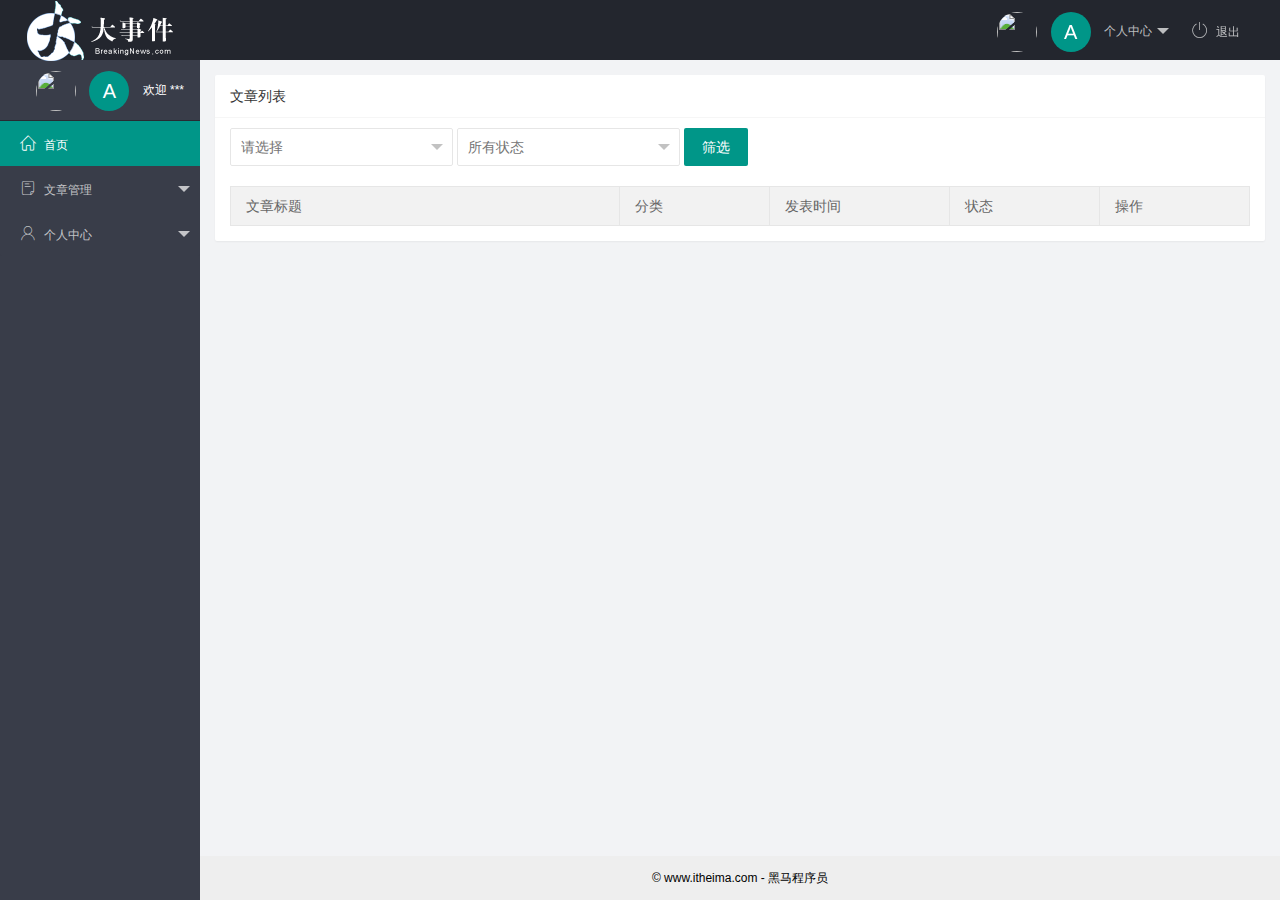
==== commit 8b655f50: "完成了文章管理的开发" ====
--- a/index.html
+++ b/index.html
@@ -30,9 +30,9 @@
             个人中心
           </a>
           <dl class="layui-nav-child">
-            <dd><a href="./assets/user/user_info.html" target="fm">基本资料</a></dd>
-            <dd><a href="./assets/user/user_avatar.html" target="fm">更换头像</a></dd>
-            <dd><a href="./assets/user/user_pwd.html" target="fm">修改密码</a></dd>
+            <dd><a href="./user/user_info.html" target="fm">基本资料</a></dd>
+            <dd><a href="./user/user_avatar.html" target="fm">更换头像</a></dd>
+            <dd><a href="./user/user_pwd.html" target="fm">修改密码</a></dd>
           </dl>
         </li>
         <li class="layui-nav-item">
@@ -54,17 +54,17 @@
           <li class="layui-nav-item">
             <a class="" href="javascript:;"><i class="iconfont icon-16"></i>文章管理</a>
             <dl class="layui-nav-child">
-              <dd><a href="javascript:;"><i class="layui-icon layui-icon-app"></i>文章类别</a></dd>
-              <dd><a href="javascript:;"><i class="layui-icon layui-icon-app"></i>文章列表</a></dd>
-              <dd><a href="javascript:;"><i class="layui-icon layui-icon-app"></i>发布文章</a></dd>
+              <dd><a href="./article/article_cate.html" target="fm"><i class="layui-icon layui-icon-app"></i>文章类别</a></dd>
+              <dd id="article-list"><a href="./article/article_list.html" target="fm"><i class="layui-icon layui-icon-app"></i>文章列表</a></dd>
+              <dd id="article-pub"><a href="./article/article_pub.html" target="fm"><i class="layui-icon layui-icon-app"></i>发布文章</a></dd>
             </dl>
           </li>
           <li class="layui-nav-item">
             <a href="javascript:;"><i class="iconfont icon-user"></i>个人中心</a>
             <dl class="layui-nav-child">
-              <dd><a href="./assets/user/user_info.html" target="fm"><i class="layui-icon layui-icon-app"></i>基本资料</a></dd>
-              <dd><a href="./assets/user/user_avatar.html" target="fm"><i class="layui-icon layui-icon-app"></i>更换头像</a></dd>
-              <dd><a href="./assets/user/user_pwd.html" target="fm"><i class="layui-icon layui-icon-app"></i>修改密码</a></dd>
+              <dd><a href="./user/user_info.html" target="fm"><i class="layui-icon layui-icon-app"></i>基本资料</a></dd>
+              <dd><a href="./user/user_avatar.html" target="fm"><i class="layui-icon layui-icon-app"></i>更换头像</a></dd>
+              <dd><a href="./user/user_pwd.html" target="fm"><i class="layui-icon layui-icon-app"></i>修改密码</a></dd>
             </dl>
           </li>
         </ul>
@@ -73,7 +73,7 @@
 
     <div class="layui-body">
       <!-- 内容主体区域 -->
-      <iframe name="fm" src="./home/dashboard.html" frameborder="0"></iframe>
+      <iframe name="fm" src="./article/article_list.html" frameborder="0"></iframe>
     </div>
 
     <div class="layui-footer">
